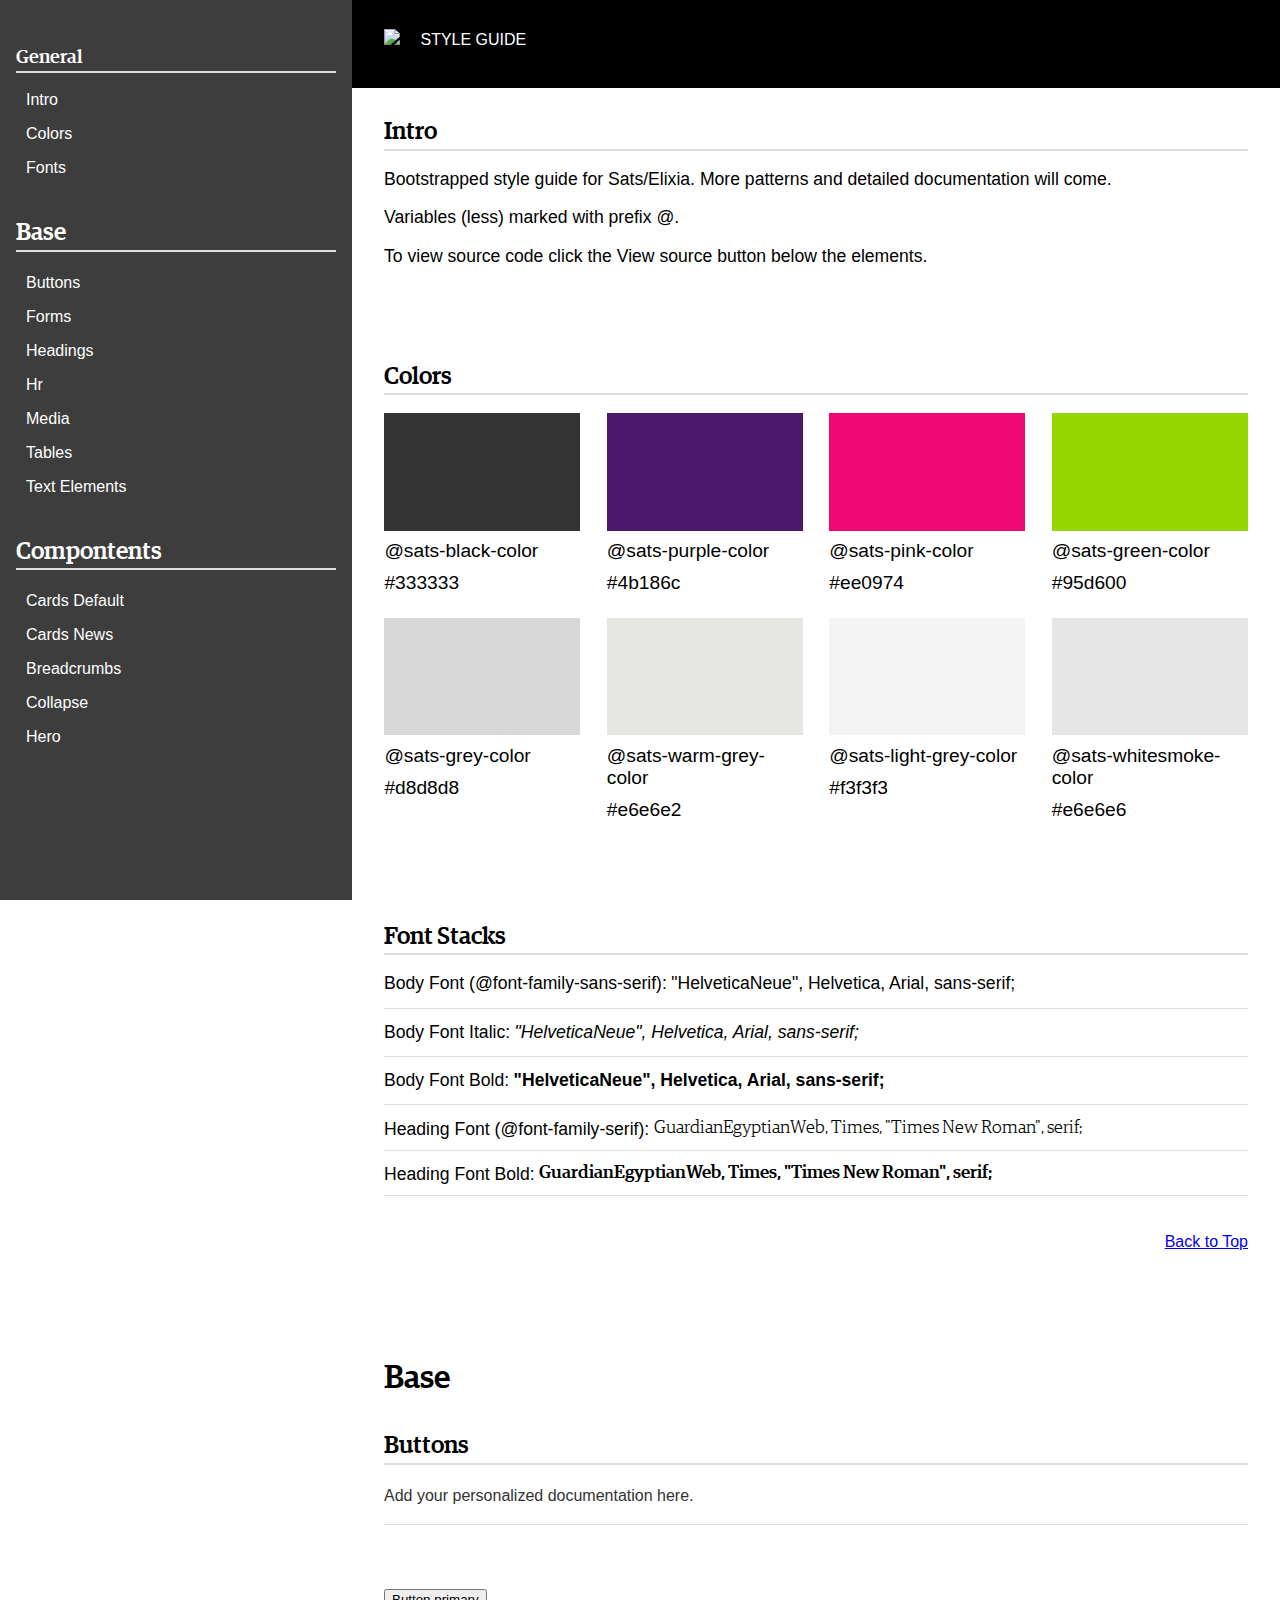
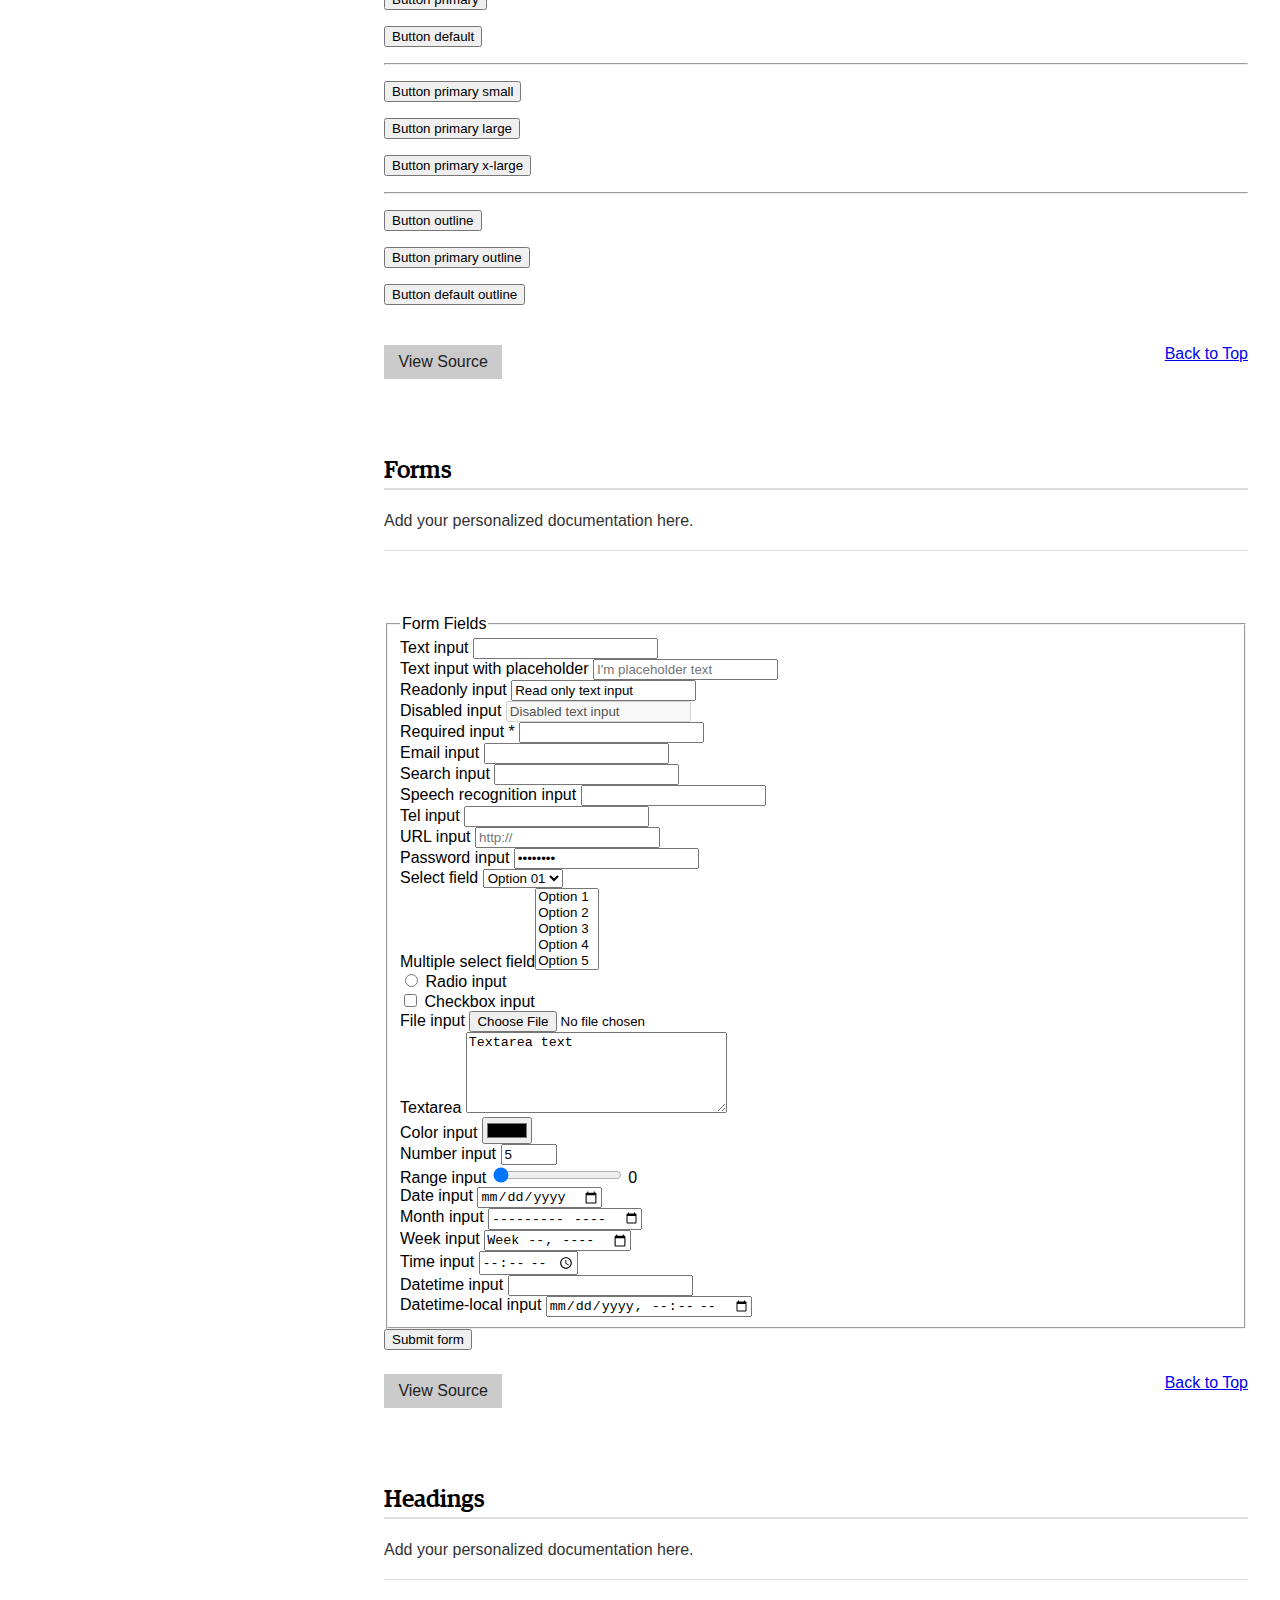
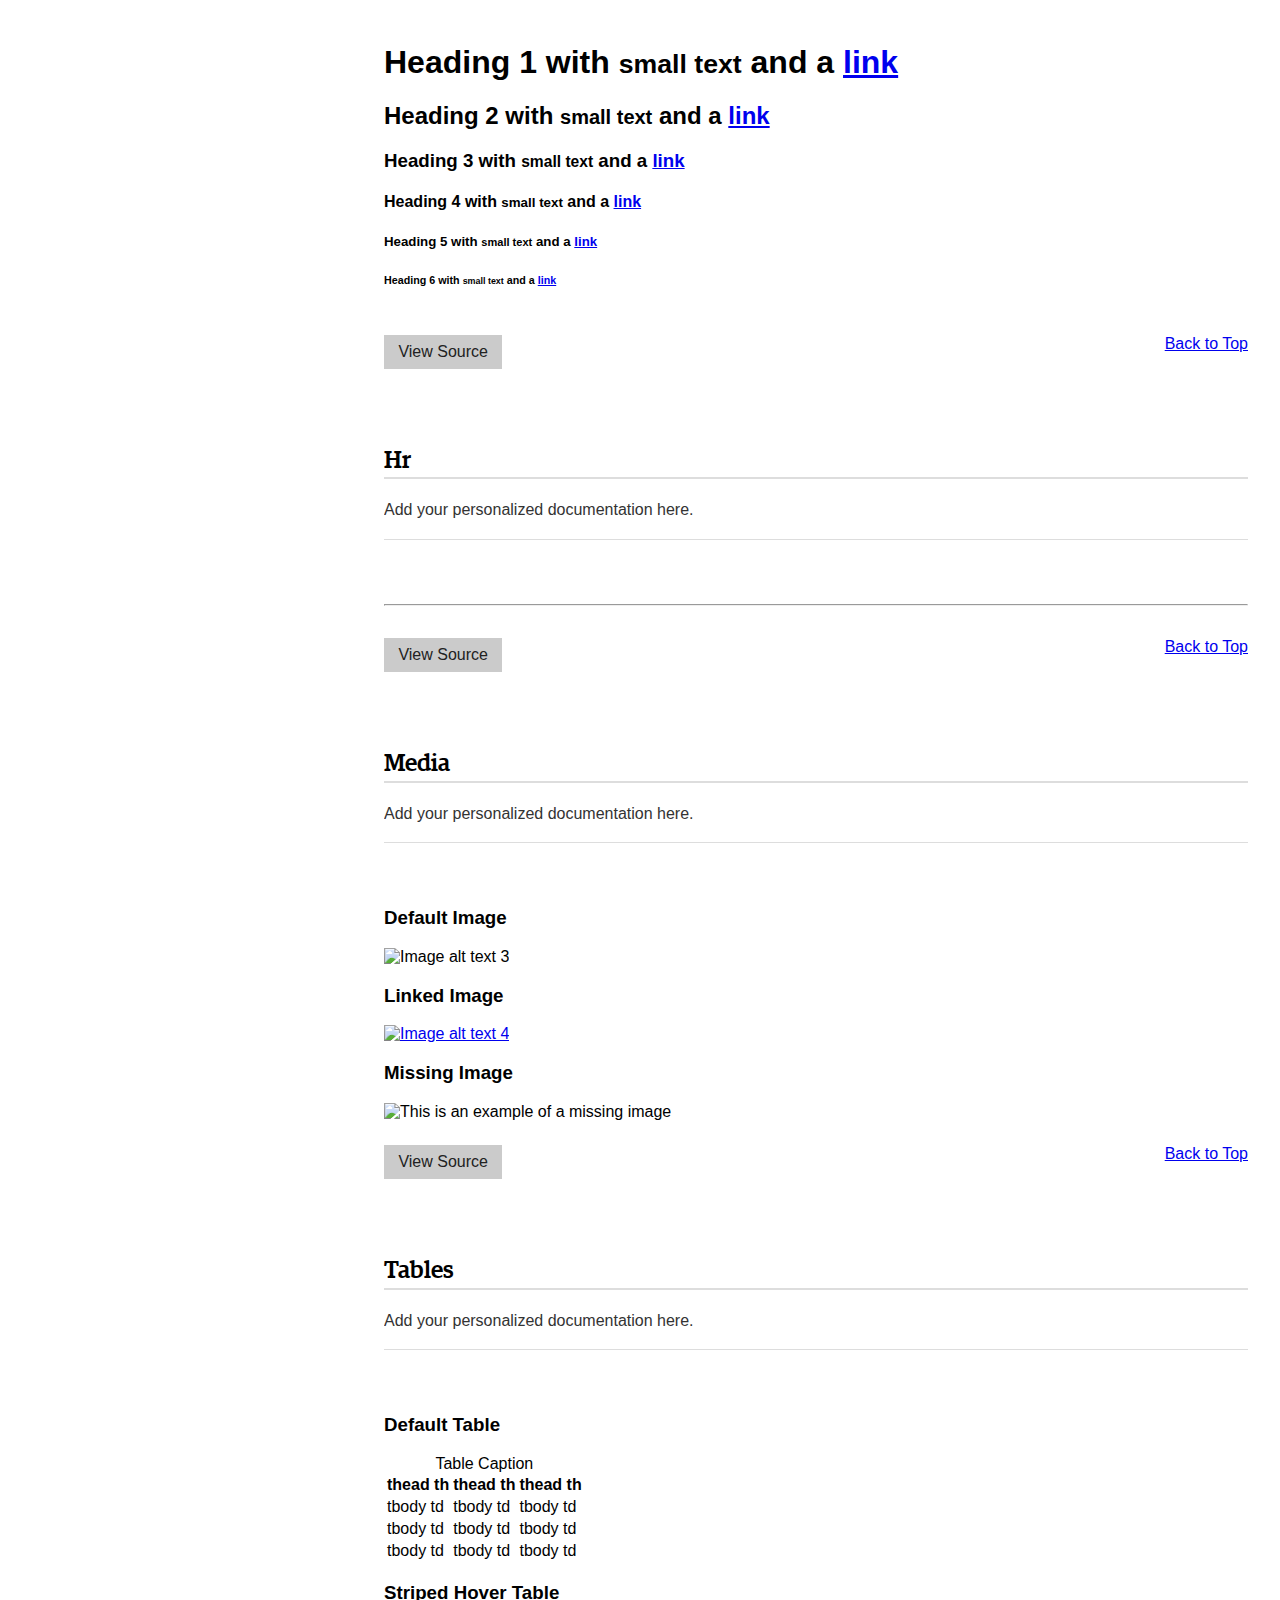
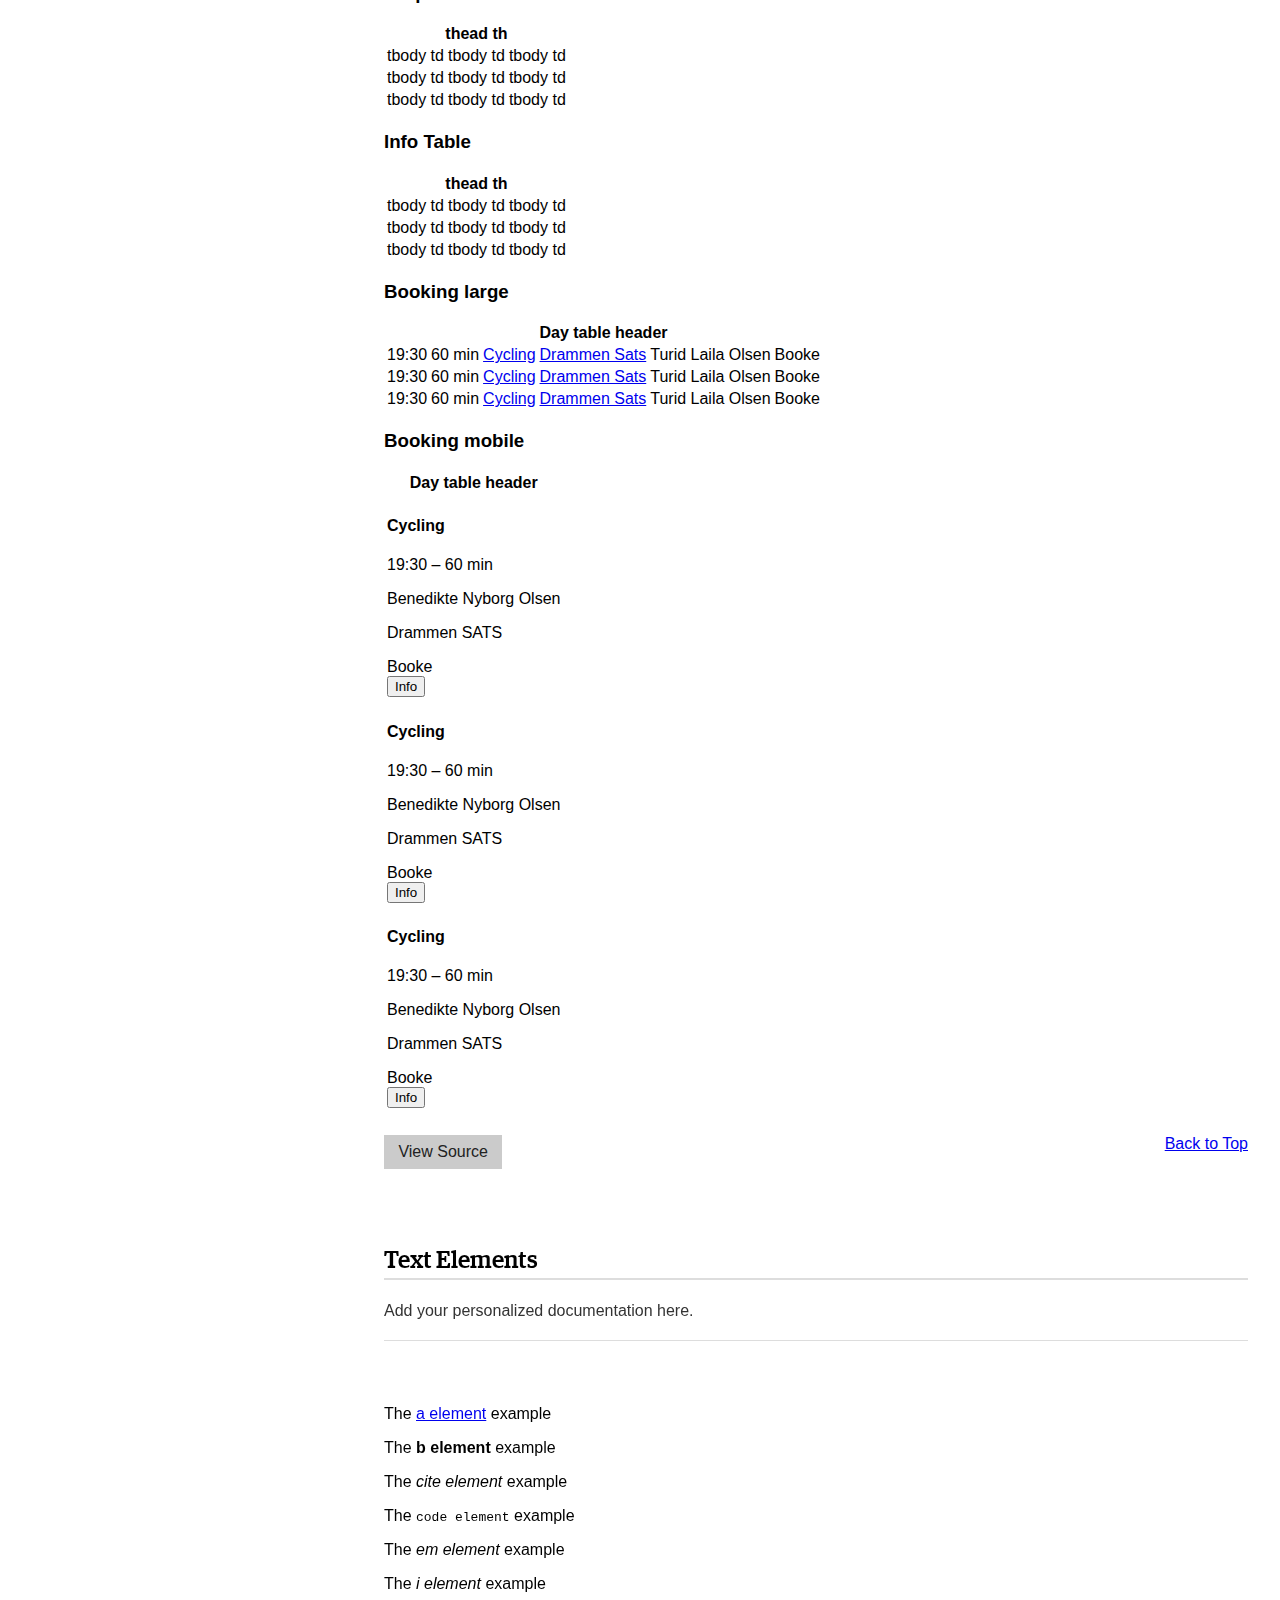
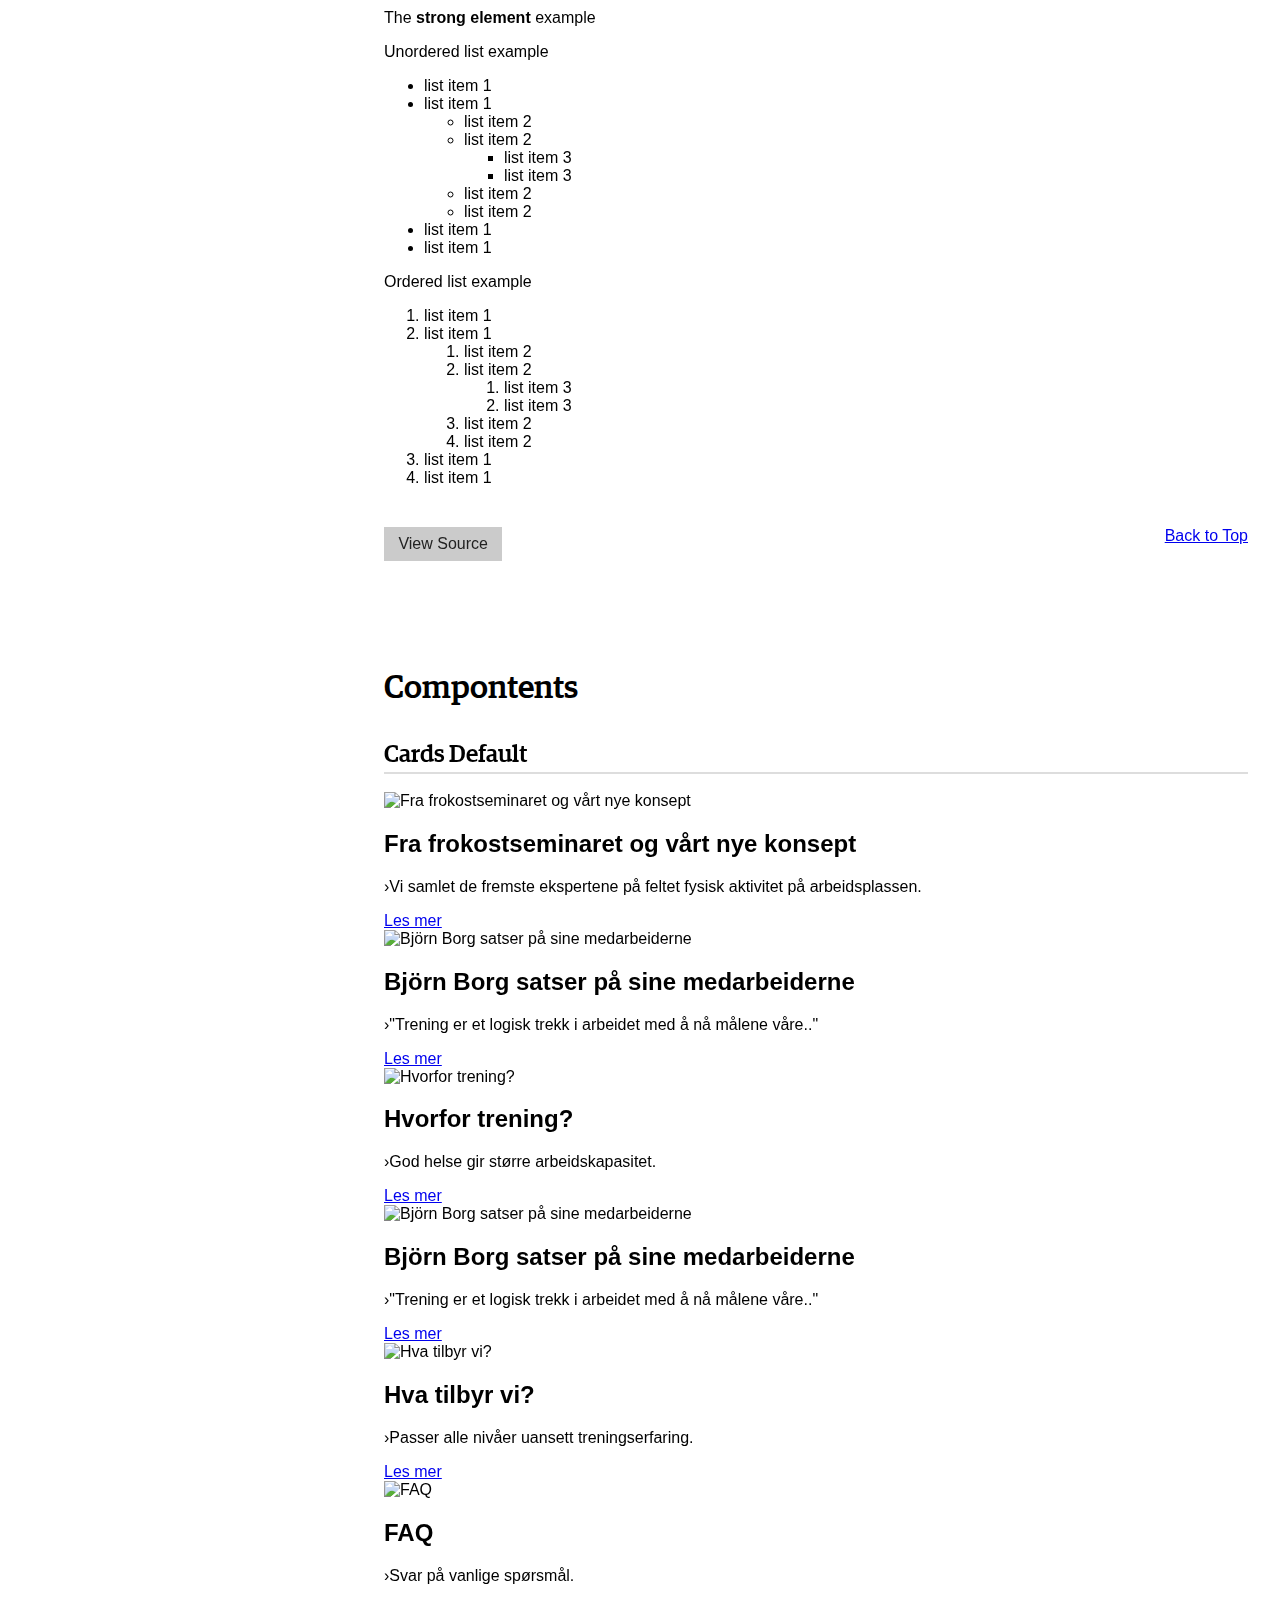
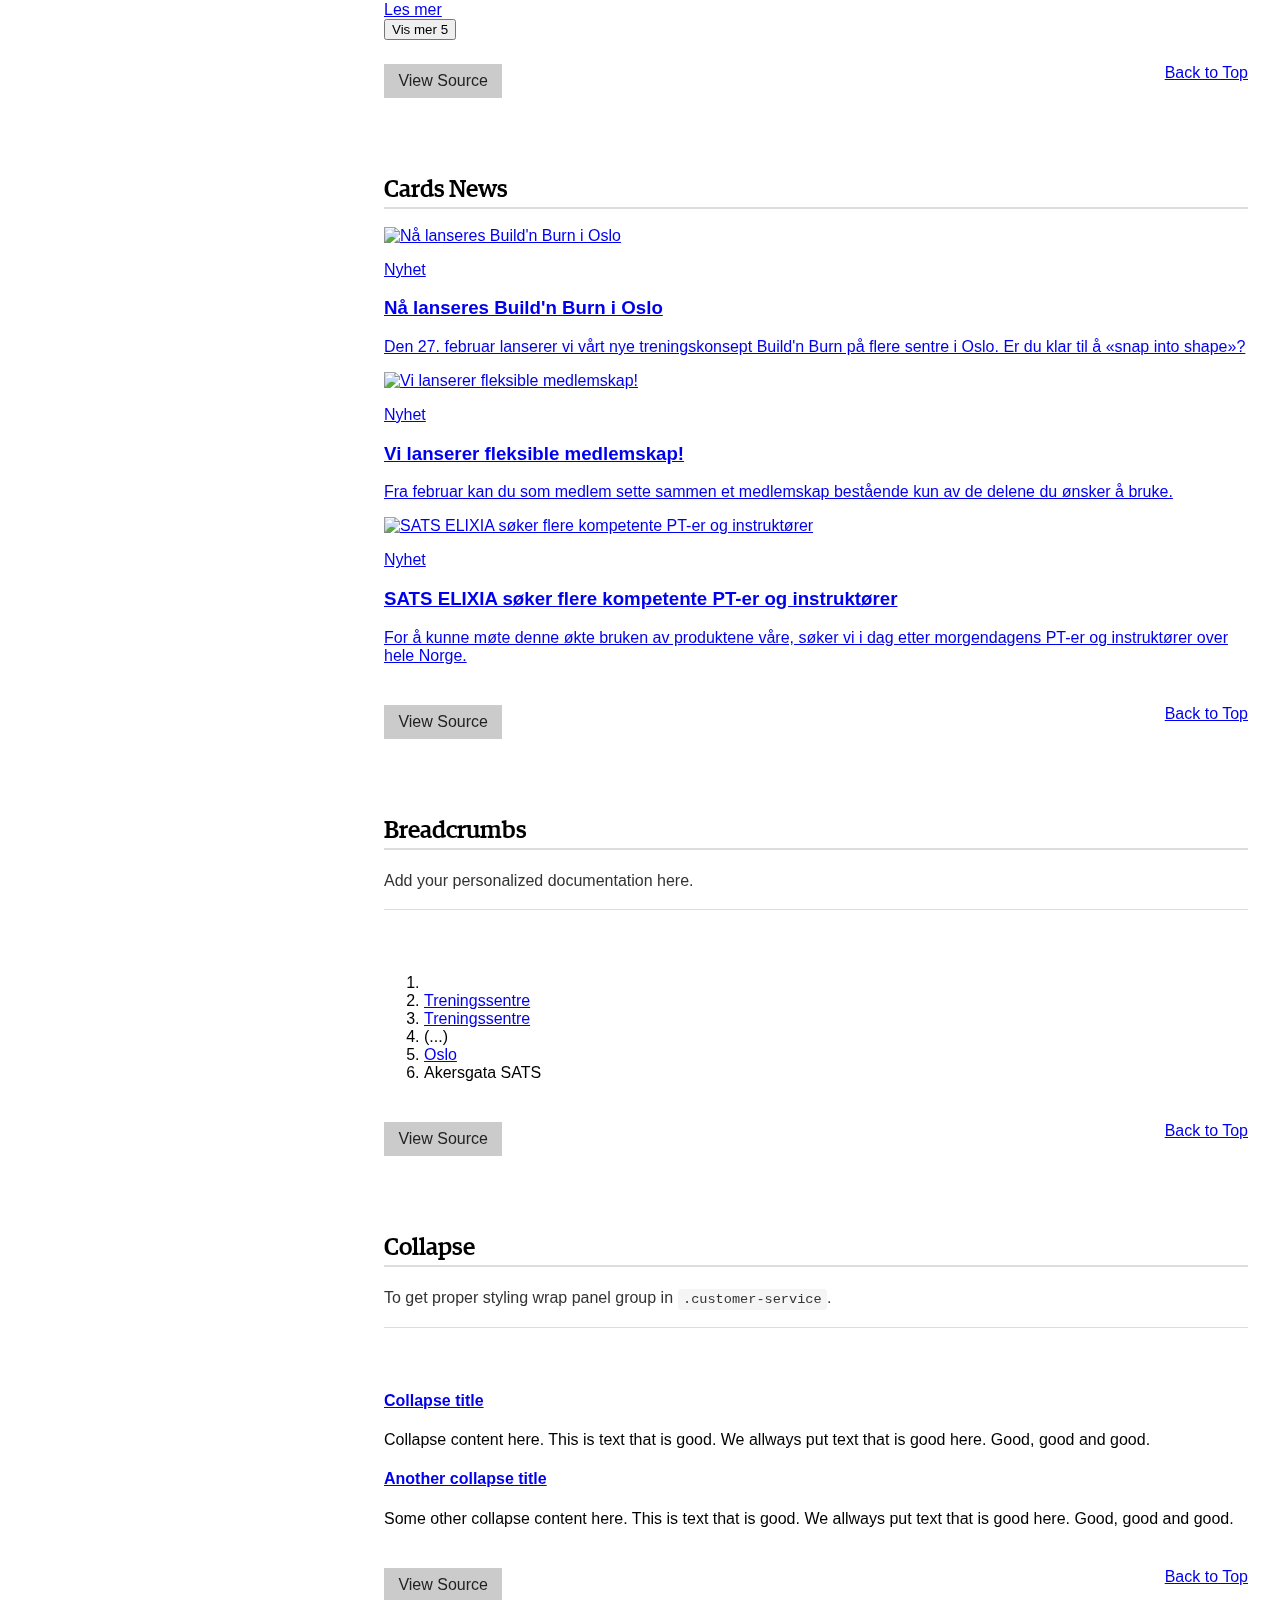
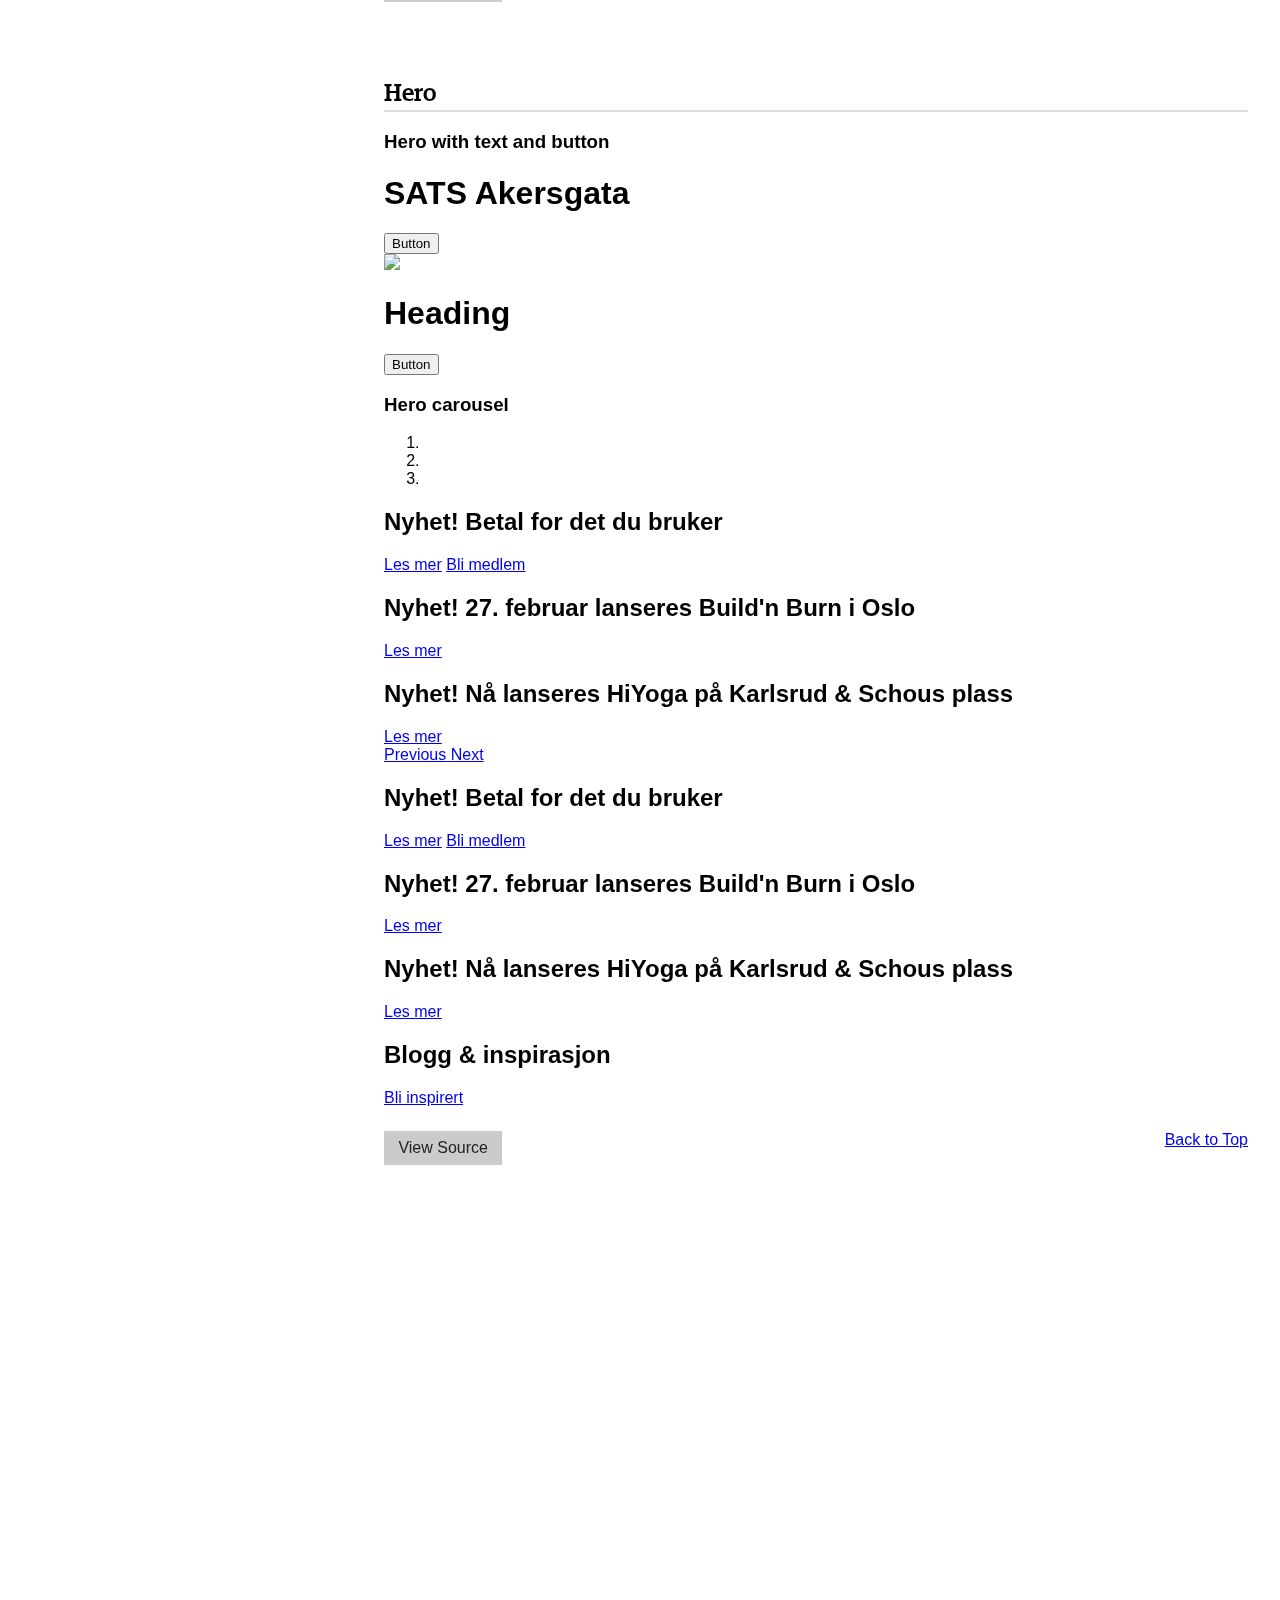
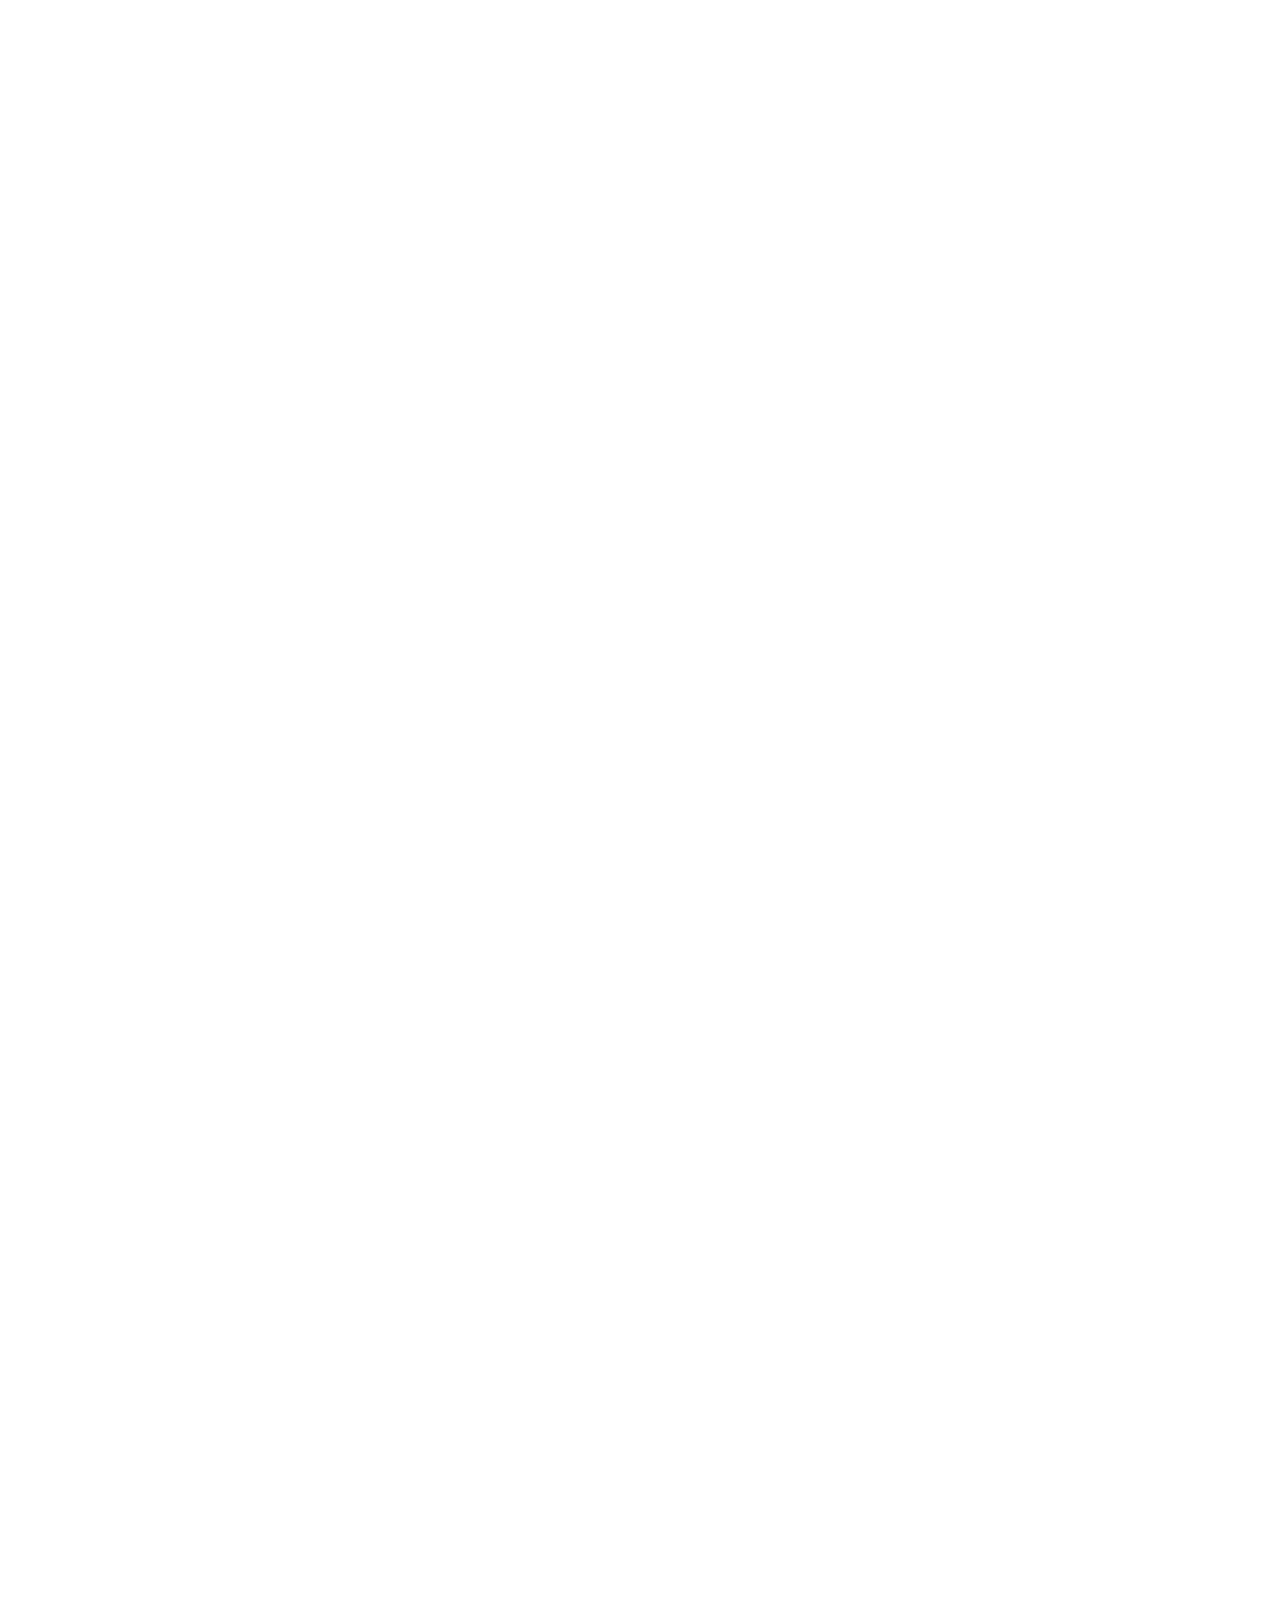
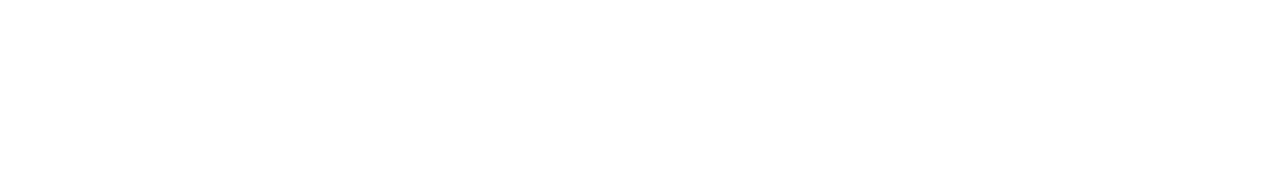
==== index.html @ 6df8db9c "Init" ====
<!DOCTYPE html>
<html lang="en" class="no-js">
<head>
<meta charset="utf-8">
  <title>Style Guide Boilerplate</title>
  <meta name="viewport" content="width=device-width, initial-scale=1.0">
  <meta name="theme-color" content="#000000">

  <!-- Style Guide Boilerplate Styles -->
  <link rel="stylesheet" href="css/sg-style.css">
  <!--[if lt IE 9]><link rel="stylesheet" href="css/sg-style-old-ie.css"><![endif]-->

  <!-- https://github.com/sindresorhus/github-markdown-css -->
  <link rel="stylesheet" href="css/github-markdown.css">

  <!-- Replace below stylesheet with your own stylesheet -->
  <link rel="stylesheet" href="css/style.css">

  <!-- prism Syntax Highlighting Styles -->
  <link rel="stylesheet" href="vendor/prism/prism.css">
</head>
<body>
  <a href="#main" class="sg-visually-hidden sg-visually-hidden-focusable">Skip to main content</a>



  <div class="sg-wrapper sg-clearfix">
    <div id="nav" class="sg-sidebar" role="navigation">
      <h3 class="sg-h2 sg-subnav-title">General</h3>
      <ul class="sg-nav-group">
        <li>
          <a href="#sg-about">Intro</a>
        </li>
        <li>
          <a href="#sg-colors">Colors</a>
        </li>
        <li>
          <a href="#sg-fontStacks">Fonts</a>
        </li>
      </ul>

      <ul class="sg-nav-group"><li class="sg-subnav-parent"><h3 id="sg-markup-base" class="sg-h3 sg-title">base</h3><a class="sg-hash-link" href="#sg-markup-base"><span class="glyphicon glyphicon-link" aria-hidden="true"></span></a><ul class="sg-nav-group"><li><a href="#sg-markup-base-buttons-html">buttons</a></li><li><a href="#sg-markup-base-forms-html">forms</a></li><li><a href="#sg-markup-base-headings-html">headings</a></li><li><a href="#sg-markup-base-hr-html">hr</a></li><li><a href="#sg-markup-base-media-html">media</a></li><li><a href="#sg-markup-base-tables-html">tables</a></li><li><a href="#sg-markup-base-text-elements-html">text elements</a></li></ul></li><li class="sg-subnav-parent"><h3 id="sg-markup-compontents" class="sg-h3 sg-title">compontents</h3><a class="sg-hash-link" href="#sg-markup-compontents"><span class="glyphicon glyphicon-link" aria-hidden="true"></span></a><ul class="sg-nav-group"><li><a href="#sg-markup-compontents-Cards-default-html">Cards default</a></li><li><a href="#sg-markup-compontents-Cards-news-html">Cards news</a></li><li><a href="#sg-markup-compontents-breadcrumbs-html">breadcrumbs</a></li><li><a href="#sg-markup-compontents-collapse-html">collapse</a></li><li><a href="#sg-markup-compontents-hero-html">hero</a></li></ul></li></ul>    </div><!--/.sg-sidebar-->

    <div id="main" class="sg-main container" role="main">
        <div id="top" class="sg-header" role="banner">
    <div class="sg-container">
      <h1 class="sg-logo"><img src="https://www.satselixia.no/Images/SATS/logo-no.svg" />
        <span class="sg-logo-full">STYLE GUIDE</span>
      </h1>
      <button type="button" class="sg-nav-toggle">Menu</button>
    </div>
  </div><!--/.sg-header-->
      <div class="sg-container">
        <div class="sg-info">
          <div class="sg-about sg-section">
            <h2 id="sg-about" class="sg-h2">Intro</h2>
            <p>Bootstrapped style guide for Sats/Elixia. More patterns and detailed documentation will come.</p>
            <p>Variables (less) marked with prefix @.</p>
            <p>To view source code click the View source button below the elements.</p>
          </div><!--/.sg-about-->

          <!-- Manually add your UI colors here. -->
          <div class="sg-colors sg-section">
            <h2 id="sg-colors" class="sg-h2">Colors</h2>
            <div class="sg-color-grid">
              <div class="sg-color">
                <div class="sg-color-swatch" style="background-color: #333333;"></div>
                <div class="sg-color-name">@sats-black-color</div>
                <div class="sg-color-value">#333333</div>
              </div>
              <div class="sg-color">
                <div class="sg-color-swatch" style="background-color: #4b186c;"></div>
                <div class="sg-color-name">@sats-purple-color</div>
                <div class="sg-color-value">#4b186c</div>
              </div>
              <div class="sg-color">
                <div class="sg-color-swatch" style="background-color: #ee0974;"></div>
                <div class="sg-color-name">@sats-pink-color</div>
                <div class="sg-color-value">#ee0974</div>
              </div>
              <div class="sg-color">
                <div class="sg-color-swatch" style="background-color: #95d600;"></div>
                <div class="sg-color-name">@sats-green-color</div>
                <div class="sg-color-value">#95d600</div>
              </div>
            </div><!--/.sg-color-grid-->
            <div class="sg-color-grid">
              <div class="sg-color">
                <div class="sg-color-swatch" style="background-color: #d8d8d8;"></div>
                <div class="sg-color-name">@sats-grey-color</div>
                <div class="sg-color-value">#d8d8d8</div>
              </div>
              <div class="sg-color">
                <div class="sg-color-swatch" style="background-color: #e6e6e2;"></div>
                <div class="sg-color-name">@sats-warm-grey-color</div>
                <div class="sg-color-value">#e6e6e2</div>
              </div>
              <div class="sg-color">
                <div class="sg-color-swatch" style="background-color: #f3f3f3;"></div>
                <div class="sg-color-name">@sats-light-grey-color</div>
                <div class="sg-color-value">#f3f3f3</div>
              </div>
              <div class="sg-color">
                <div class="sg-color-swatch" style="background-color: #e6e6e6;"></div>
                <div class="sg-color-name">@sats-whitesmoke-color</div>
                <div class="sg-color-value">#e6e6e6</div>
              </div>
            
            </div><!--/.sg-color-grid-->
          </div><!--/.sg-colors-->

          <!-- Manually add your fonts here. -->
          <div class="sg-font-stacks sg-section">
            <h2 id="sg-fontStacks" class="sg-h2">Font Stacks</h2>
            <dl class="sg-font-list">
              <dt>Body Font (@font-family-sans-serif):</dt>
              <dd style='font-family: "HelveticaNeue", Helvetica, Arial, sans-serif;'>"HelveticaNeue", Helvetica, Arial, sans-serif;</dd>

              <dt>Body Font Italic:</dt>
              <dd style='font-family: "HelveticaNeue", Helvetica, Arial, sans-serif; font-style: italic;'>"HelveticaNeue", Helvetica, Arial, sans-serif;</dd>

              <dt>Body Font Bold:</dt>
              <dd style='font-family: "HelveticaNeue", Helvetica, Arial, sans-serif; font-weight: 800;'>"HelveticaNeue", Helvetica, Arial, sans-serif;</dd>

              <dt>Heading Font (@font-family-serif):</dt>
              <dd style='font-family: "GuardianEgyptianWeb", Times, "Times New Roman", serif; font-weight: 300'>GuardianEgyptianWeb, Times, "Times New Roman", serif;</dd>

              <dt>Heading Font Bold:</dt>
              <dd style='font-family: "GuardianEgyptianWeb", Times, "Times New Roman", serif; font-weight: 500;'>GuardianEgyptianWeb, Times, "Times New Roman", serif;</dd>
            </dl>
            <div class="sg-markup-controls"><a class="sg-btn--top" href="#top">Back to Top</a></div>
          </div><!--/.sg-font-stacks-->
        </div><!--/.sg-info-->

        <div class="sg-section-group"><h1 id="sg-markup-base" class="sg-h1 sg-title">base</h1><a class="sg-hash-link" href="#sg-markup-base"><span class="glyphicon glyphicon-link" aria-hidden="true"></span></a><div class="sg-section-group"><div class="sg-section"><h2 id="sg-markup-base-buttons-html" class="sg-h2 sg-title">buttons</h2><a class="sg-hash-link" href="#sg-markup-base-buttons-html"><span class="glyphicon glyphicon-link" aria-hidden="true"></span></a><div class="sg-sub-section sg-doc"><div class="markdown-body"><p>Add your personalized documentation here.</p></div></div><div class="sg-sub-section sg-example">
<p><button type="button" class="btn btn-primary">Button primary</button></p>
<p><button type="button" class="btn btn-default">Button default</button></p>
<hr>
<p><button type="button" class="btn btn-primary btn-sm">Button primary small</button></p>
<p><button type="button" class="btn btn-primary btn-lg">Button primary large</button></p>
<p><button type="button" class="btn btn-primary btn-xl">Button primary x-large</button></p>
<hr>
<p><button type="button" class="btn btn-outline">Button outline</button></p>
<p><button type="button" class="btn btn-primary btn-outline">Button primary outline</button></p>
<p><button type="button" class="btn btn-default btn-outline">Button default outline</button></p>

</div><div class="sg-sub-section"><div class="sg-markup-controls"><button type="button" class="sg-btn sg-btn--source">View Source</button><a class="sg-btn--top" href="#top">Back to Top</a></div><div class="sg-source"><button type="button" class="sg-btn sg-btn--select">Copy Source</button><pre class="line-numbers"><code class="language-markup">
&lt;p&gt;&lt;button type=&quot;button&quot; class=&quot;btn btn-primary&quot;&gt;Button primary&lt;/button&gt;&lt;/p&gt;
&lt;p&gt;&lt;button type=&quot;button&quot; class=&quot;btn btn-default&quot;&gt;Button default&lt;/button&gt;&lt;/p&gt;
&lt;hr&gt;
&lt;p&gt;&lt;button type=&quot;button&quot; class=&quot;btn btn-primary btn-sm&quot;&gt;Button primary small&lt;/button&gt;&lt;/p&gt;
&lt;p&gt;&lt;button type=&quot;button&quot; class=&quot;btn btn-primary btn-lg&quot;&gt;Button primary large&lt;/button&gt;&lt;/p&gt;
&lt;p&gt;&lt;button type=&quot;button&quot; class=&quot;btn btn-primary btn-xl&quot;&gt;Button primary x-large&lt;/button&gt;&lt;/p&gt;
&lt;hr&gt;
&lt;p&gt;&lt;button type=&quot;button&quot; class=&quot;btn btn-outline&quot;&gt;Button outline&lt;/button&gt;&lt;/p&gt;
&lt;p&gt;&lt;button type=&quot;button&quot; class=&quot;btn btn-primary btn-outline&quot;&gt;Button primary outline&lt;/button&gt;&lt;/p&gt;
&lt;p&gt;&lt;button type=&quot;button&quot; class=&quot;btn btn-default btn-outline&quot;&gt;Button default outline&lt;/button&gt;&lt;/p&gt;

</code></pre></div></div></div><div class="sg-section"><h2 id="sg-markup-base-forms-html" class="sg-h2 sg-title">forms</h2><a class="sg-hash-link" href="#sg-markup-base-forms-html"><span class="glyphicon glyphicon-link" aria-hidden="true"></span></a><div class="sg-sub-section sg-doc"><div class="markdown-body"><p>Add your personalized documentation here.</p></div></div><div class="sg-sub-section sg-example"><div class="xformsblock">
    <form class="form">
  <fieldset>
    <legend>Form Fields</legend>
    <div><label for="text-input">Text input</label> <input id="text-input" type="text"></div>
    <div><label for="text-input-placeholder">Text input with placeholder</label> <input id="text-input-placeholder" type="text" placeholder="I'm placeholder text"></div>
    <div><label for="readonly-input">Readonly input</label> <input id="readonly-input" type="text" value="Read only text input" readonly></div>
    <div><label for="disabled-input">Disabled input</label> <input id="disabled-input" type="text" value="Disabled text input" disabled></div>
    <div><label for="required-input">Required input <span class="required">*</span></label> <input id="required-input" type="text" required aria-required="true"></div>
    <div><label for="email-input">Email input</label> <input id="email-input" type="email"></div>
    <div><label for="search-input">Search input</label> <input id="search-input" type="search"></div>
    <div><label for="speech-input">Speech recognition input</label> <input id="speech-input" type="text" name="speech" x-webkit-speech=""></div>
    <div><label for="tel-input">Tel input</label> <input id="tel-input" type="tel"></div>
    <div><label for="url-input">URL input</label> <input id="url-input" type="url" placeholder="http://"></div>
    <div><label for="password-input">Password input</label> <input id="password-input" type="password" value="password"></div>
    <div><label for="select-field">Select field</label> <select id="select-field"><option selected="selected">Option 01</option><option>Option 02</option></select></div>
    <div><label for="multiple-select-field">Multiple select field</label><select id="multiple-select-field" multiple size="5"><option>Option 1</option><option>Option 2</option><option>Option 3</option><option>Option 4</option><option>Option 5</option><option>Option 6</option><option>Option 7</option><option>Option 8</option><option>Option 9</option><option>Option 10</option></select></div>
    <div><label for="radio-input"><input id="radio-input" type="radio" name="rad"> Radio input</label></div>
    <div><label for="checkbox-input"><input id="checkbox-input" type="checkbox"> Checkbox input</label></div>
    <div><label for="file-input">File input</label> <input id="file-input" type="file"></div>
    <div><label for="textarea">Textarea</label> <textarea id="textarea" cols="30" rows="5" >Textarea text</textarea></div>
    <div><label for="color-input">Color input</label> <input id="color-input" type="color" value="#000000"></div>
    <div><label for="number-input">Number input</label> <input id="number-input" type="number" value="5" min="0" max="10"></div>
    <div><label for="range-input">Range input</label> <input id="range-input" type="range" value="0" min="0" max="100"> <output>0</output>
    <script>
      if (document.querySelector) {
        document.querySelector('#range-input').onchange = function(e) {
          e.target.nextElementSibling.innerText = e.target.value;
        }
      }
    </script>
    </div>
    <div><label for="date-input">Date input</label> <input id="date-input" type="date"></div>
    <div><label for="month-input">Month input</label> <input id="month-input" type="month"></div>
    <div><label for="week-input">Week input</label> <input id="week-input" type="week"></div>
    <div><label for="time-input">Time input</label> <input id="time-input" type="time"></div>
    <div><label for="datetime-input">Datetime input</label> <input id="datetime-input" type="datetime"></div>
    <div><label for="datetime-local-input">Datetime-local input</label> <input id="datetime-local-input" type="datetime-local"></div>
  </fieldset>
  <input type="submit" value="Submit form">
</form>
</div></div><div class="sg-sub-section"><div class="sg-markup-controls"><button type="button" class="sg-btn sg-btn--source">View Source</button><a class="sg-btn--top" href="#top">Back to Top</a></div><div class="sg-source"><button type="button" class="sg-btn sg-btn--select">Copy Source</button><pre class="line-numbers"><code class="language-markup">&lt;div class=&quot;xformsblock&quot;&gt;
    &lt;form class=&quot;form&quot;&gt;
  &lt;fieldset&gt;
    &lt;legend&gt;Form Fields&lt;/legend&gt;
    &lt;div&gt;&lt;label for=&quot;text-input&quot;&gt;Text input&lt;/label&gt; &lt;input id=&quot;text-input&quot; type=&quot;text&quot;&gt;&lt;/div&gt;
    &lt;div&gt;&lt;label for=&quot;text-input-placeholder&quot;&gt;Text input with placeholder&lt;/label&gt; &lt;input id=&quot;text-input-placeholder&quot; type=&quot;text&quot; placeholder=&quot;I'm placeholder text&quot;&gt;&lt;/div&gt;
    &lt;div&gt;&lt;label for=&quot;readonly-input&quot;&gt;Readonly input&lt;/label&gt; &lt;input id=&quot;readonly-input&quot; type=&quot;text&quot; value=&quot;Read only text input&quot; readonly&gt;&lt;/div&gt;
    &lt;div&gt;&lt;label for=&quot;disabled-input&quot;&gt;Disabled input&lt;/label&gt; &lt;input id=&quot;disabled-input&quot; type=&quot;text&quot; value=&quot;Disabled text input&quot; disabled&gt;&lt;/div&gt;
    &lt;div&gt;&lt;label for=&quot;required-input&quot;&gt;Required input &lt;span class=&quot;required&quot;&gt;*&lt;/span&gt;&lt;/label&gt; &lt;input id=&quot;required-input&quot; type=&quot;text&quot; required aria-required=&quot;true&quot;&gt;&lt;/div&gt;
    &lt;div&gt;&lt;label for=&quot;email-input&quot;&gt;Email input&lt;/label&gt; &lt;input id=&quot;email-input&quot; type=&quot;email&quot;&gt;&lt;/div&gt;
    &lt;div&gt;&lt;label for=&quot;search-input&quot;&gt;Search input&lt;/label&gt; &lt;input id=&quot;search-input&quot; type=&quot;search&quot;&gt;&lt;/div&gt;
    &lt;div&gt;&lt;label for=&quot;speech-input&quot;&gt;Speech recognition input&lt;/label&gt; &lt;input id=&quot;speech-input&quot; type=&quot;text&quot; name=&quot;speech&quot; x-webkit-speech=&quot;&quot;&gt;&lt;/div&gt;
    &lt;div&gt;&lt;label for=&quot;tel-input&quot;&gt;Tel input&lt;/label&gt; &lt;input id=&quot;tel-input&quot; type=&quot;tel&quot;&gt;&lt;/div&gt;
    &lt;div&gt;&lt;label for=&quot;url-input&quot;&gt;URL input&lt;/label&gt; &lt;input id=&quot;url-input&quot; type=&quot;url&quot; placeholder=&quot;http://&quot;&gt;&lt;/div&gt;
    &lt;div&gt;&lt;label for=&quot;password-input&quot;&gt;Password input&lt;/label&gt; &lt;input id=&quot;password-input&quot; type=&quot;password&quot; value=&quot;password&quot;&gt;&lt;/div&gt;
    &lt;div&gt;&lt;label for=&quot;select-field&quot;&gt;Select field&lt;/label&gt; &lt;select id=&quot;select-field&quot;&gt;&lt;option selected=&quot;selected&quot;&gt;Option 01&lt;/option&gt;&lt;option&gt;Option 02&lt;/option&gt;&lt;/select&gt;&lt;/div&gt;
    &lt;div&gt;&lt;label for=&quot;multiple-select-field&quot;&gt;Multiple select field&lt;/label&gt;&lt;select id=&quot;multiple-select-field&quot; multiple size=&quot;5&quot;&gt;&lt;option&gt;Option 1&lt;/option&gt;&lt;option&gt;Option 2&lt;/option&gt;&lt;option&gt;Option 3&lt;/option&gt;&lt;option&gt;Option 4&lt;/option&gt;&lt;option&gt;Option 5&lt;/option&gt;&lt;option&gt;Option 6&lt;/option&gt;&lt;option&gt;Option 7&lt;/option&gt;&lt;option&gt;Option 8&lt;/option&gt;&lt;option&gt;Option 9&lt;/option&gt;&lt;option&gt;Option 10&lt;/option&gt;&lt;/select&gt;&lt;/div&gt;
    &lt;div&gt;&lt;label for=&quot;radio-input&quot;&gt;&lt;input id=&quot;radio-input&quot; type=&quot;radio&quot; name=&quot;rad&quot;&gt; Radio input&lt;/label&gt;&lt;/div&gt;
    &lt;div&gt;&lt;label for=&quot;checkbox-input&quot;&gt;&lt;input id=&quot;checkbox-input&quot; type=&quot;checkbox&quot;&gt; Checkbox input&lt;/label&gt;&lt;/div&gt;
    &lt;div&gt;&lt;label for=&quot;file-input&quot;&gt;File input&lt;/label&gt; &lt;input id=&quot;file-input&quot; type=&quot;file&quot;&gt;&lt;/div&gt;
    &lt;div&gt;&lt;label for=&quot;textarea&quot;&gt;Textarea&lt;/label&gt; &lt;textarea id=&quot;textarea&quot; cols=&quot;30&quot; rows=&quot;5&quot; &gt;Textarea text&lt;/textarea&gt;&lt;/div&gt;
    &lt;div&gt;&lt;label for=&quot;color-input&quot;&gt;Color input&lt;/label&gt; &lt;input id=&quot;color-input&quot; type=&quot;color&quot; value=&quot;#000000&quot;&gt;&lt;/div&gt;
    &lt;div&gt;&lt;label for=&quot;number-input&quot;&gt;Number input&lt;/label&gt; &lt;input id=&quot;number-input&quot; type=&quot;number&quot; value=&quot;5&quot; min=&quot;0&quot; max=&quot;10&quot;&gt;&lt;/div&gt;
    &lt;div&gt;&lt;label for=&quot;range-input&quot;&gt;Range input&lt;/label&gt; &lt;input id=&quot;range-input&quot; type=&quot;range&quot; value=&quot;0&quot; min=&quot;0&quot; max=&quot;100&quot;&gt; &lt;output&gt;0&lt;/output&gt;
    &lt;script&gt;
      if (document.querySelector) {
        document.querySelector('#range-input').onchange = function(e) {
          e.target.nextElementSibling.innerText = e.target.value;
        }
      }
    &lt;/script&gt;
    &lt;/div&gt;
    &lt;div&gt;&lt;label for=&quot;date-input&quot;&gt;Date input&lt;/label&gt; &lt;input id=&quot;date-input&quot; type=&quot;date&quot;&gt;&lt;/div&gt;
    &lt;div&gt;&lt;label for=&quot;month-input&quot;&gt;Month input&lt;/label&gt; &lt;input id=&quot;month-input&quot; type=&quot;month&quot;&gt;&lt;/div&gt;
    &lt;div&gt;&lt;label for=&quot;week-input&quot;&gt;Week input&lt;/label&gt; &lt;input id=&quot;week-input&quot; type=&quot;week&quot;&gt;&lt;/div&gt;
    &lt;div&gt;&lt;label for=&quot;time-input&quot;&gt;Time input&lt;/label&gt; &lt;input id=&quot;time-input&quot; type=&quot;time&quot;&gt;&lt;/div&gt;
    &lt;div&gt;&lt;label for=&quot;datetime-input&quot;&gt;Datetime input&lt;/label&gt; &lt;input id=&quot;datetime-input&quot; type=&quot;datetime&quot;&gt;&lt;/div&gt;
    &lt;div&gt;&lt;label for=&quot;datetime-local-input&quot;&gt;Datetime-local input&lt;/label&gt; &lt;input id=&quot;datetime-local-input&quot; type=&quot;datetime-local&quot;&gt;&lt;/div&gt;
  &lt;/fieldset&gt;
  &lt;input type=&quot;submit&quot; value=&quot;Submit form&quot;&gt;
&lt;/form&gt;
&lt;/div&gt;</code></pre></div></div></div><div class="sg-section"><h2 id="sg-markup-base-headings-html" class="sg-h2 sg-title">headings</h2><a class="sg-hash-link" href="#sg-markup-base-headings-html"><span class="glyphicon glyphicon-link" aria-hidden="true"></span></a><div class="sg-sub-section sg-doc"><div class="markdown-body"><p>Add your personalized documentation here.</p></div></div><div class="sg-sub-section sg-example"><h1>Heading 1 with <small>small text</small> and a <a href="#">link</a></h1>
<h2>Heading 2 with <small>small text</small> and a <a href="#">link</a></h2>
<h3>Heading 3 with <small>small text</small> and a <a href="#">link</a></h3>
<h4>Heading 4 with <small>small text</small> and a <a href="#">link</a></h4>
<h5>Heading 5 with <small>small text</small> and a <a href="#">link</a></h5>
<h6>Heading 6 with <small>small text</small> and a <a href="#">link</a></h6></div><div class="sg-sub-section"><div class="sg-markup-controls"><button type="button" class="sg-btn sg-btn--source">View Source</button><a class="sg-btn--top" href="#top">Back to Top</a></div><div class="sg-source"><button type="button" class="sg-btn sg-btn--select">Copy Source</button><pre class="line-numbers"><code class="language-markup">&lt;h1&gt;Heading 1 with &lt;small&gt;small text&lt;/small&gt; and a &lt;a href=&quot;#&quot;&gt;link&lt;/a&gt;&lt;/h1&gt;
&lt;h2&gt;Heading 2 with &lt;small&gt;small text&lt;/small&gt; and a &lt;a href=&quot;#&quot;&gt;link&lt;/a&gt;&lt;/h2&gt;
&lt;h3&gt;Heading 3 with &lt;small&gt;small text&lt;/small&gt; and a &lt;a href=&quot;#&quot;&gt;link&lt;/a&gt;&lt;/h3&gt;
&lt;h4&gt;Heading 4 with &lt;small&gt;small text&lt;/small&gt; and a &lt;a href=&quot;#&quot;&gt;link&lt;/a&gt;&lt;/h4&gt;
&lt;h5&gt;Heading 5 with &lt;small&gt;small text&lt;/small&gt; and a &lt;a href=&quot;#&quot;&gt;link&lt;/a&gt;&lt;/h5&gt;
&lt;h6&gt;Heading 6 with &lt;small&gt;small text&lt;/small&gt; and a &lt;a href=&quot;#&quot;&gt;link&lt;/a&gt;&lt;/h6&gt;</code></pre></div></div></div><div class="sg-section"><h2 id="sg-markup-base-hr-html" class="sg-h2 sg-title">hr</h2><a class="sg-hash-link" href="#sg-markup-base-hr-html"><span class="glyphicon glyphicon-link" aria-hidden="true"></span></a><div class="sg-sub-section sg-doc"><div class="markdown-body"><p>Add your personalized documentation here.</p></div></div><div class="sg-sub-section sg-example"><hr></div><div class="sg-sub-section"><div class="sg-markup-controls"><button type="button" class="sg-btn sg-btn--source">View Source</button><a class="sg-btn--top" href="#top">Back to Top</a></div><div class="sg-source"><button type="button" class="sg-btn sg-btn--select">Copy Source</button><pre class="line-numbers"><code class="language-markup">&lt;hr&gt;</code></pre></div></div></div><div class="sg-section"><h2 id="sg-markup-base-media-html" class="sg-h2 sg-title">media</h2><a class="sg-hash-link" href="#sg-markup-base-media-html"><span class="glyphicon glyphicon-link" aria-hidden="true"></span></a><div class="sg-sub-section sg-doc"><div class="markdown-body"><p>Add your personalized documentation here.</p></div></div><div class="sg-sub-section sg-example"><h3>Default Image</h3>
<img src="http://placehold.it/240x240" alt="Image alt text 3">

<h3>Linked Image</h3>
<a href="#"><img src="http://placehold.it/240x240" alt="Image alt text 4"></a>

<h3>Missing Image</h3>
<img alt="This is an example of a missing image">
</div><div class="sg-sub-section"><div class="sg-markup-controls"><button type="button" class="sg-btn sg-btn--source">View Source</button><a class="sg-btn--top" href="#top">Back to Top</a></div><div class="sg-source"><button type="button" class="sg-btn sg-btn--select">Copy Source</button><pre class="line-numbers"><code class="language-markup">&lt;h3&gt;Default Image&lt;/h3&gt;
&lt;img src=&quot;http://placehold.it/240x240&quot; alt=&quot;Image alt text 3&quot;&gt;

&lt;h3&gt;Linked Image&lt;/h3&gt;
&lt;a href=&quot;#&quot;&gt;&lt;img src=&quot;http://placehold.it/240x240&quot; alt=&quot;Image alt text 4&quot;&gt;&lt;/a&gt;

&lt;h3&gt;Missing Image&lt;/h3&gt;
&lt;img alt=&quot;This is an example of a missing image&quot;&gt;
</code></pre></div></div></div><div class="sg-section"><h2 id="sg-markup-base-tables-html" class="sg-h2 sg-title">tables</h2><a class="sg-hash-link" href="#sg-markup-base-tables-html"><span class="glyphicon glyphicon-link" aria-hidden="true"></span></a><div class="sg-sub-section sg-doc"><div class="markdown-body"><p>Add your personalized documentation here.</p></div></div><div class="sg-sub-section sg-example"><h3>Default Table</h3>
<table class="table">
  <caption>Table Caption</caption>
  <thead>
    <tr>
      <th scope="col">thead th</th>
      <th scope="col">thead th</th>
      <th scope="col">thead th</th>
    </tr>
  </thead>
  <tbody>
    <tr>
      <td>tbody td</td>
      <td>tbody td</td>
      <td>tbody td</td>
    </tr>
    <tr>
      <td>tbody td</td>
      <td>tbody td</td>
      <td>tbody td</td>
    </tr>
    <tr>
      <td>tbody td</td>
      <td>tbody td</td>
      <td>tbody td</td>
    </tr>
  </tbody>
</table>

<h3>Striped Hover Table</h3>
<table class="table table-striped table-hover">
  <thead>
    <tr>
      <th colspan="3">thead th</th>
    </tr>
  </thead>
  <tbody>
    <tr>
      <td>tbody td</td>
      <td>tbody td</td>
      <td>tbody td</td>
    </tr>
    <tr>
      <td>tbody td</td>
      <td>tbody td</td>
      <td>tbody td</td>
    </tr>
    <tr>
      <td>tbody td</td>
      <td>tbody td</td>
      <td>tbody td</td>
    </tr>
  </tbody>
</table>

<h3>Info Table</h3>
<table class="table table-info">
  <thead>
    <tr>
      <th colspan="3">thead th</th>
    </tr>
  </thead>
  <tbody>
    <tr>
      <td>tbody td</td>
      <td>tbody td</td>
      <td>tbody td</td>
    </tr>
    <tr>
      <td>tbody td</td>
      <td>tbody td</td>
      <td>tbody td</td>
    </tr>
    <tr>
      <td>tbody td</td>
      <td>tbody td</td>
      <td>tbody td</td>
    </tr>
  </tbody>
</table>

<h3 class="hidden-xs">Booking large</h3>
<table class="table booking-table table-expandable-striped hidden-xs">
  <tbody>
    <tr>
      <th colspan="6" class="day-table-header">Day table header</th>
    </tr>
  </tbody>
  <tbody>
    <tr>
      <td>19:30</td>
      <td>60 min</td>
      <td><a href="#">Cycling</a></td>
      <td><a href="#">Drammen Sats</a></td>
      <td>Turid Laila Olsen</td>
      <td><a type="button" class="btn btn-block btn-primary">
    Booke
</a></td>
    </tr>
    <tr>
      <td>19:30</td>
      <td>60 min</td>
      <td><a href="#">Cycling</a></td>
      <td><a href="#">Drammen Sats</a></td>
      <td>Turid Laila Olsen</td>
      <td><a type="button" class="btn btn-block btn-primary">
    Booke
</a></td>
    </tr>
    <tr>
      <td>19:30</td>
      <td>60 min</td>
      <td><a href="#">Cycling</a></td>
      <td><a href="#">Drammen Sats</a></td>
      <td>Turid Laila Olsen</td>
      <td><a type="button" class="btn btn-block btn-primary">
    Booke
</a></td>
    </tr>
  </tbody>
</table>

<h3 class="visible-xs">Booking mobile</h3>
<table class="table booking-table booking-table-mobile visible-xs">
  <tbody>
    <tr>
      <th colspan="6" class="day-table-header">Day table header</th>
    </tr>
  </tbody>
  <tbody>
    <tr>
      <td>
        <div class=" panel panel-default panel-card xs-booking-card">
            <div class="panel-heading">
                <h4 class="title ng-binding" itemprop="name">Cycling</h4>
                <p class="subtitle bold">
                    <span class="sats-icon-booking-time"></span>
                    <span class="ng-binding"> <meta itemprop="startDate">19:30</span> –
                    <span itemprop="duration" class="ng-binding">60</span> min
                </p>
                <p class="subtitle ng-binding" itemprop="performer">
                    <span class="sats-icon-booking-trainer"></span>
                    Benedikte Nyborg Olsen
                </p>
                <p class="subtitle"><span class="sats-icon-pin"></span> <span>Drammen SATS</span></p>
            </div>
            <div class="panel-footer">
                <div class="row">
                    <div class="col-xs-12">
                      <a type="button" class="btn btn-block btn-sm btn-primary">Booke</a>
                    </div>
                    <div class="col-xs-12">
                        <button type="button" class="btn btn-default btn-sm btn-block btn-outline">
                            Info
                        </button>
                    </div>
                </div>
            </div>
        </div>
      </td>
    </tr>
    <tr>
      <td>
        <div class=" panel panel-default panel-card xs-booking-card">
            <div class="panel-heading">
                <h4 class="title ng-binding" itemprop="name">Cycling</h4>
                <p class="subtitle bold">
                    <span class="sats-icon-booking-time"></span>
                    <span class="ng-binding"> <meta itemprop="startDate">19:30</span> –
                    <span itemprop="duration" class="ng-binding">60</span> min
                </p>
                <p class="subtitle ng-binding" itemprop="performer">
                    <span class="sats-icon-booking-trainer"></span>
                    Benedikte Nyborg Olsen
                </p>
                <p class="subtitle"><span class="sats-icon-pin"></span> <span>Drammen SATS</span></p>
            </div>
            <div class="panel-footer">
                <div class="row">
                    <div class="col-xs-12">
                      <a type="button" class="btn btn-block btn-sm btn-primary">Booke</a>
                    </div>
                    <div class="col-xs-12">
                        <button type="button" class="btn btn-default btn-sm btn-block btn-outline">
                            Info
                        </button>
                    </div>
                </div>
            </div>
        </div>
      </td>
    </tr>
    <tr>
      <td>
        <div class=" panel panel-default panel-card xs-booking-card">
            <div class="panel-heading">
                <h4 class="title ng-binding" itemprop="name">Cycling</h4>
                <p class="subtitle bold">
                    <span class="sats-icon-booking-time"></span>
                    <span class="ng-binding"> <meta itemprop="startDate">19:30</span> –
                    <span itemprop="duration" class="ng-binding">60</span> min
                </p>
                <p class="subtitle ng-binding" itemprop="performer">
                    <span class="sats-icon-booking-trainer"></span>
                    Benedikte Nyborg Olsen
                </p>
                <p class="subtitle"><span class="sats-icon-pin"></span> <span>Drammen SATS</span></p>
            </div>
            <div class="panel-footer">
                <div class="row">
                    <div class="col-xs-12">
                      <a type="button" class="btn btn-block btn-sm btn-primary">Booke</a>
                    </div>
                    <div class="col-xs-12">
                        <button type="button" class="btn btn-default btn-sm btn-block btn-outline">
                            Info
                        </button>
                    </div>
                </div>
            </div>
        </div>
      </td>
    </tr>
  </tbody>
</table>
</div><div class="sg-sub-section"><div class="sg-markup-controls"><button type="button" class="sg-btn sg-btn--source">View Source</button><a class="sg-btn--top" href="#top">Back to Top</a></div><div class="sg-source"><button type="button" class="sg-btn sg-btn--select">Copy Source</button><pre class="line-numbers"><code class="language-markup">&lt;h3&gt;Default Table&lt;/h3&gt;
&lt;table class=&quot;table&quot;&gt;
  &lt;caption&gt;Table Caption&lt;/caption&gt;
  &lt;thead&gt;
    &lt;tr&gt;
      &lt;th scope=&quot;col&quot;&gt;thead th&lt;/th&gt;
      &lt;th scope=&quot;col&quot;&gt;thead th&lt;/th&gt;
      &lt;th scope=&quot;col&quot;&gt;thead th&lt;/th&gt;
    &lt;/tr&gt;
  &lt;/thead&gt;
  &lt;tbody&gt;
    &lt;tr&gt;
      &lt;td&gt;tbody td&lt;/td&gt;
      &lt;td&gt;tbody td&lt;/td&gt;
      &lt;td&gt;tbody td&lt;/td&gt;
    &lt;/tr&gt;
    &lt;tr&gt;
      &lt;td&gt;tbody td&lt;/td&gt;
      &lt;td&gt;tbody td&lt;/td&gt;
      &lt;td&gt;tbody td&lt;/td&gt;
    &lt;/tr&gt;
    &lt;tr&gt;
      &lt;td&gt;tbody td&lt;/td&gt;
      &lt;td&gt;tbody td&lt;/td&gt;
      &lt;td&gt;tbody td&lt;/td&gt;
    &lt;/tr&gt;
  &lt;/tbody&gt;
&lt;/table&gt;

&lt;h3&gt;Striped Hover Table&lt;/h3&gt;
&lt;table class=&quot;table table-striped table-hover&quot;&gt;
  &lt;thead&gt;
    &lt;tr&gt;
      &lt;th colspan=&quot;3&quot;&gt;thead th&lt;/th&gt;
    &lt;/tr&gt;
  &lt;/thead&gt;
  &lt;tbody&gt;
    &lt;tr&gt;
      &lt;td&gt;tbody td&lt;/td&gt;
      &lt;td&gt;tbody td&lt;/td&gt;
      &lt;td&gt;tbody td&lt;/td&gt;
    &lt;/tr&gt;
    &lt;tr&gt;
      &lt;td&gt;tbody td&lt;/td&gt;
      &lt;td&gt;tbody td&lt;/td&gt;
      &lt;td&gt;tbody td&lt;/td&gt;
    &lt;/tr&gt;
    &lt;tr&gt;
      &lt;td&gt;tbody td&lt;/td&gt;
      &lt;td&gt;tbody td&lt;/td&gt;
      &lt;td&gt;tbody td&lt;/td&gt;
    &lt;/tr&gt;
  &lt;/tbody&gt;
&lt;/table&gt;

&lt;h3&gt;Info Table&lt;/h3&gt;
&lt;table class=&quot;table table-info&quot;&gt;
  &lt;thead&gt;
    &lt;tr&gt;
      &lt;th colspan=&quot;3&quot;&gt;thead th&lt;/th&gt;
    &lt;/tr&gt;
  &lt;/thead&gt;
  &lt;tbody&gt;
    &lt;tr&gt;
      &lt;td&gt;tbody td&lt;/td&gt;
      &lt;td&gt;tbody td&lt;/td&gt;
      &lt;td&gt;tbody td&lt;/td&gt;
    &lt;/tr&gt;
    &lt;tr&gt;
      &lt;td&gt;tbody td&lt;/td&gt;
      &lt;td&gt;tbody td&lt;/td&gt;
      &lt;td&gt;tbody td&lt;/td&gt;
    &lt;/tr&gt;
    &lt;tr&gt;
      &lt;td&gt;tbody td&lt;/td&gt;
      &lt;td&gt;tbody td&lt;/td&gt;
      &lt;td&gt;tbody td&lt;/td&gt;
    &lt;/tr&gt;
  &lt;/tbody&gt;
&lt;/table&gt;

&lt;h3 class=&quot;hidden-xs&quot;&gt;Booking large&lt;/h3&gt;
&lt;table class=&quot;table booking-table table-expandable-striped hidden-xs&quot;&gt;
  &lt;tbody&gt;
    &lt;tr&gt;
      &lt;th colspan=&quot;6&quot; class=&quot;day-table-header&quot;&gt;Day table header&lt;/th&gt;
    &lt;/tr&gt;
  &lt;/tbody&gt;
  &lt;tbody&gt;
    &lt;tr&gt;
      &lt;td&gt;19:30&lt;/td&gt;
      &lt;td&gt;60 min&lt;/td&gt;
      &lt;td&gt;&lt;a href=&quot;#&quot;&gt;Cycling&lt;/a&gt;&lt;/td&gt;
      &lt;td&gt;&lt;a href=&quot;#&quot;&gt;Drammen Sats&lt;/a&gt;&lt;/td&gt;
      &lt;td&gt;Turid Laila Olsen&lt;/td&gt;
      &lt;td&gt;&lt;a type=&quot;button&quot; class=&quot;btn btn-block btn-primary&quot;&gt;
    Booke
&lt;/a&gt;&lt;/td&gt;
    &lt;/tr&gt;
    &lt;tr&gt;
      &lt;td&gt;19:30&lt;/td&gt;
      &lt;td&gt;60 min&lt;/td&gt;
      &lt;td&gt;&lt;a href=&quot;#&quot;&gt;Cycling&lt;/a&gt;&lt;/td&gt;
      &lt;td&gt;&lt;a href=&quot;#&quot;&gt;Drammen Sats&lt;/a&gt;&lt;/td&gt;
      &lt;td&gt;Turid Laila Olsen&lt;/td&gt;
      &lt;td&gt;&lt;a type=&quot;button&quot; class=&quot;btn btn-block btn-primary&quot;&gt;
    Booke
&lt;/a&gt;&lt;/td&gt;
    &lt;/tr&gt;
    &lt;tr&gt;
      &lt;td&gt;19:30&lt;/td&gt;
      &lt;td&gt;60 min&lt;/td&gt;
      &lt;td&gt;&lt;a href=&quot;#&quot;&gt;Cycling&lt;/a&gt;&lt;/td&gt;
      &lt;td&gt;&lt;a href=&quot;#&quot;&gt;Drammen Sats&lt;/a&gt;&lt;/td&gt;
      &lt;td&gt;Turid Laila Olsen&lt;/td&gt;
      &lt;td&gt;&lt;a type=&quot;button&quot; class=&quot;btn btn-block btn-primary&quot;&gt;
    Booke
&lt;/a&gt;&lt;/td&gt;
    &lt;/tr&gt;
  &lt;/tbody&gt;
&lt;/table&gt;

&lt;h3 class=&quot;visible-xs&quot;&gt;Booking mobile&lt;/h3&gt;
&lt;table class=&quot;table booking-table booking-table-mobile visible-xs&quot;&gt;
  &lt;tbody&gt;
    &lt;tr&gt;
      &lt;th colspan=&quot;6&quot; class=&quot;day-table-header&quot;&gt;Day table header&lt;/th&gt;
    &lt;/tr&gt;
  &lt;/tbody&gt;
  &lt;tbody&gt;
    &lt;tr&gt;
      &lt;td&gt;
        &lt;div class=&quot; panel panel-default panel-card xs-booking-card&quot;&gt;
            &lt;div class=&quot;panel-heading&quot;&gt;
                &lt;h4 class=&quot;title ng-binding&quot; itemprop=&quot;name&quot;&gt;Cycling&lt;/h4&gt;
                &lt;p class=&quot;subtitle bold&quot;&gt;
                    &lt;span class=&quot;sats-icon-booking-time&quot;&gt;&lt;/span&gt;
                    &lt;span class=&quot;ng-binding&quot;&gt; &lt;meta itemprop=&quot;startDate&quot;&gt;19:30&lt;/span&gt; –
                    &lt;span itemprop=&quot;duration&quot; class=&quot;ng-binding&quot;&gt;60&lt;/span&gt; min
                &lt;/p&gt;
                &lt;p class=&quot;subtitle ng-binding&quot; itemprop=&quot;performer&quot;&gt;
                    &lt;span class=&quot;sats-icon-booking-trainer&quot;&gt;&lt;/span&gt;
                    Benedikte Nyborg Olsen
                &lt;/p&gt;
                &lt;p class=&quot;subtitle&quot;&gt;&lt;span class=&quot;sats-icon-pin&quot;&gt;&lt;/span&gt; &lt;span&gt;Drammen SATS&lt;/span&gt;&lt;/p&gt;
            &lt;/div&gt;
            &lt;div class=&quot;panel-footer&quot;&gt;
                &lt;div class=&quot;row&quot;&gt;
                    &lt;div class=&quot;col-xs-12&quot;&gt;
                      &lt;a type=&quot;button&quot; class=&quot;btn btn-block btn-sm btn-primary&quot;&gt;Booke&lt;/a&gt;
                    &lt;/div&gt;
                    &lt;div class=&quot;col-xs-12&quot;&gt;
                        &lt;button type=&quot;button&quot; class=&quot;btn btn-default btn-sm btn-block btn-outline&quot;&gt;
                            Info
                        &lt;/button&gt;
                    &lt;/div&gt;
                &lt;/div&gt;
            &lt;/div&gt;
        &lt;/div&gt;
      &lt;/td&gt;
    &lt;/tr&gt;
    &lt;tr&gt;
      &lt;td&gt;
        &lt;div class=&quot; panel panel-default panel-card xs-booking-card&quot;&gt;
            &lt;div class=&quot;panel-heading&quot;&gt;
                &lt;h4 class=&quot;title ng-binding&quot; itemprop=&quot;name&quot;&gt;Cycling&lt;/h4&gt;
                &lt;p class=&quot;subtitle bold&quot;&gt;
                    &lt;span class=&quot;sats-icon-booking-time&quot;&gt;&lt;/span&gt;
                    &lt;span class=&quot;ng-binding&quot;&gt; &lt;meta itemprop=&quot;startDate&quot;&gt;19:30&lt;/span&gt; –
                    &lt;span itemprop=&quot;duration&quot; class=&quot;ng-binding&quot;&gt;60&lt;/span&gt; min
                &lt;/p&gt;
                &lt;p class=&quot;subtitle ng-binding&quot; itemprop=&quot;performer&quot;&gt;
                    &lt;span class=&quot;sats-icon-booking-trainer&quot;&gt;&lt;/span&gt;
                    Benedikte Nyborg Olsen
                &lt;/p&gt;
                &lt;p class=&quot;subtitle&quot;&gt;&lt;span class=&quot;sats-icon-pin&quot;&gt;&lt;/span&gt; &lt;span&gt;Drammen SATS&lt;/span&gt;&lt;/p&gt;
            &lt;/div&gt;
            &lt;div class=&quot;panel-footer&quot;&gt;
                &lt;div class=&quot;row&quot;&gt;
                    &lt;div class=&quot;col-xs-12&quot;&gt;
                      &lt;a type=&quot;button&quot; class=&quot;btn btn-block btn-sm btn-primary&quot;&gt;Booke&lt;/a&gt;
                    &lt;/div&gt;
                    &lt;div class=&quot;col-xs-12&quot;&gt;
                        &lt;button type=&quot;button&quot; class=&quot;btn btn-default btn-sm btn-block btn-outline&quot;&gt;
                            Info
                        &lt;/button&gt;
                    &lt;/div&gt;
                &lt;/div&gt;
            &lt;/div&gt;
        &lt;/div&gt;
      &lt;/td&gt;
    &lt;/tr&gt;
    &lt;tr&gt;
      &lt;td&gt;
        &lt;div class=&quot; panel panel-default panel-card xs-booking-card&quot;&gt;
            &lt;div class=&quot;panel-heading&quot;&gt;
                &lt;h4 class=&quot;title ng-binding&quot; itemprop=&quot;name&quot;&gt;Cycling&lt;/h4&gt;
                &lt;p class=&quot;subtitle bold&quot;&gt;
                    &lt;span class=&quot;sats-icon-booking-time&quot;&gt;&lt;/span&gt;
                    &lt;span class=&quot;ng-binding&quot;&gt; &lt;meta itemprop=&quot;startDate&quot;&gt;19:30&lt;/span&gt; –
                    &lt;span itemprop=&quot;duration&quot; class=&quot;ng-binding&quot;&gt;60&lt;/span&gt; min
                &lt;/p&gt;
                &lt;p class=&quot;subtitle ng-binding&quot; itemprop=&quot;performer&quot;&gt;
                    &lt;span class=&quot;sats-icon-booking-trainer&quot;&gt;&lt;/span&gt;
                    Benedikte Nyborg Olsen
                &lt;/p&gt;
                &lt;p class=&quot;subtitle&quot;&gt;&lt;span class=&quot;sats-icon-pin&quot;&gt;&lt;/span&gt; &lt;span&gt;Drammen SATS&lt;/span&gt;&lt;/p&gt;
            &lt;/div&gt;
            &lt;div class=&quot;panel-footer&quot;&gt;
                &lt;div class=&quot;row&quot;&gt;
                    &lt;div class=&quot;col-xs-12&quot;&gt;
                      &lt;a type=&quot;button&quot; class=&quot;btn btn-block btn-sm btn-primary&quot;&gt;Booke&lt;/a&gt;
                    &lt;/div&gt;
                    &lt;div class=&quot;col-xs-12&quot;&gt;
                        &lt;button type=&quot;button&quot; class=&quot;btn btn-default btn-sm btn-block btn-outline&quot;&gt;
                            Info
                        &lt;/button&gt;
                    &lt;/div&gt;
                &lt;/div&gt;
            &lt;/div&gt;
        &lt;/div&gt;
      &lt;/td&gt;
    &lt;/tr&gt;
  &lt;/tbody&gt;
&lt;/table&gt;
</code></pre></div></div></div><div class="sg-section"><h2 id="sg-markup-base-text-elements-html" class="sg-h2 sg-title">text elements</h2><a class="sg-hash-link" href="#sg-markup-base-text-elements-html"><span class="glyphicon glyphicon-link" aria-hidden="true"></span></a><div class="sg-sub-section sg-doc"><div class="markdown-body"><p>Add your personalized documentation here.</p></div></div><div class="sg-sub-section sg-example"><p>The <a href="#">a element</a> example</p>
<p>The <b>b element</b> example</p>
<p>The <cite>cite element</cite> example</p>
<p>The <code>code element</code> example</p>
<p>The <em>em element</em> example</p>
<p>The <i>i element</i> example</p>
<p>The <strong>strong element</strong> example</p>
<p>Unordered list example</p>
<ul>
  <li>list item 1</li>
  <li>list item 1
    <ul>
      <li>list item 2</li>
      <li>list item 2
        <ul>
          <li>list item 3</li>
          <li>list item 3</li>
        </ul>
      </li>
      <li>list item 2</li>
      <li>list item 2</li>
    </ul>
  </li>
  <li>list item 1</li>
  <li>list item 1</li>
</ul>
<p>Ordered list example</p>
<ol>
  <li>list item 1</li>
  <li>list item 1
    <ol>
      <li>list item 2</li>
      <li>list item 2
        <ol>
          <li>list item 3</li>
          <li>list item 3</li>
        </ol>
      </li>
      <li>list item 2</li>
      <li>list item 2</li>
    </ol>
  </li>
  <li>list item 1</li>
  <li>list item 1</li>
</ol></div><div class="sg-sub-section"><div class="sg-markup-controls"><button type="button" class="sg-btn sg-btn--source">View Source</button><a class="sg-btn--top" href="#top">Back to Top</a></div><div class="sg-source"><button type="button" class="sg-btn sg-btn--select">Copy Source</button><pre class="line-numbers"><code class="language-markup">&lt;p&gt;The &lt;a href=&quot;#&quot;&gt;a element&lt;/a&gt; example&lt;/p&gt;
&lt;p&gt;The &lt;b&gt;b element&lt;/b&gt; example&lt;/p&gt;
&lt;p&gt;The &lt;cite&gt;cite element&lt;/cite&gt; example&lt;/p&gt;
&lt;p&gt;The &lt;code&gt;code element&lt;/code&gt; example&lt;/p&gt;
&lt;p&gt;The &lt;em&gt;em element&lt;/em&gt; example&lt;/p&gt;
&lt;p&gt;The &lt;i&gt;i element&lt;/i&gt; example&lt;/p&gt;
&lt;p&gt;The &lt;strong&gt;strong element&lt;/strong&gt; example&lt;/p&gt;
&lt;p&gt;Unordered list example&lt;/p&gt;
&lt;ul&gt;
  &lt;li&gt;list item 1&lt;/li&gt;
  &lt;li&gt;list item 1
    &lt;ul&gt;
      &lt;li&gt;list item 2&lt;/li&gt;
      &lt;li&gt;list item 2
        &lt;ul&gt;
          &lt;li&gt;list item 3&lt;/li&gt;
          &lt;li&gt;list item 3&lt;/li&gt;
        &lt;/ul&gt;
      &lt;/li&gt;
      &lt;li&gt;list item 2&lt;/li&gt;
      &lt;li&gt;list item 2&lt;/li&gt;
    &lt;/ul&gt;
  &lt;/li&gt;
  &lt;li&gt;list item 1&lt;/li&gt;
  &lt;li&gt;list item 1&lt;/li&gt;
&lt;/ul&gt;
&lt;p&gt;Ordered list example&lt;/p&gt;
&lt;ol&gt;
  &lt;li&gt;list item 1&lt;/li&gt;
  &lt;li&gt;list item 1
    &lt;ol&gt;
      &lt;li&gt;list item 2&lt;/li&gt;
      &lt;li&gt;list item 2
        &lt;ol&gt;
          &lt;li&gt;list item 3&lt;/li&gt;
          &lt;li&gt;list item 3&lt;/li&gt;
        &lt;/ol&gt;
      &lt;/li&gt;
      &lt;li&gt;list item 2&lt;/li&gt;
      &lt;li&gt;list item 2&lt;/li&gt;
    &lt;/ol&gt;
  &lt;/li&gt;
  &lt;li&gt;list item 1&lt;/li&gt;
  &lt;li&gt;list item 1&lt;/li&gt;
&lt;/ol&gt;</code></pre></div></div></div></div><h1 id="sg-markup-compontents" class="sg-h1 sg-title">compontents</h1><a class="sg-hash-link" href="#sg-markup-compontents"><span class="glyphicon glyphicon-link" aria-hidden="true"></span></a><div class="sg-section-group"><div class="sg-section"><h2 id="sg-markup-compontents-Cards-default-html" class="sg-h2 sg-title">Cards default</h2><a class="sg-hash-link" href="#sg-markup-compontents-Cards-default-html"><span class="glyphicon glyphicon-link" aria-hidden="true"></span></a><div class="sg-sub-section sg-example"><div class="no-touchevents">
        <div class="row">
            <div class="col-md-6 col-xs-12 col-sm-12 col-lg-6">
                <div class="panel panel-default panel-card inspiration-card" >
                    <div class="panel-heading" video-modal="" video-url="" embed-code="">
                        <img alt="Fra frokostseminaret og vårt nye konsept" src="https://www.satselixia.no/globalassets/corporate/corp_article-page.jpg">
                        <div class="image-overlay"></div>
                        <div class="panel-header">
                            <h2 class="h3">Fra frokostseminaret og vårt nye konsept</h2>
                            <p>›Vi samlet de fremste ekspertene på feltet fysisk aktivitet på arbeidsplassen.</p>
                                <div class="button-container">
                                    <div class="row">
                                        <div class="col-xs-6">
                                                <a class="btn btn-default btn-sm btn-block" role="button" href="/bedrift/fra-frokostseminaret-og-vart-nye-konsept/">Les mer</a>
                                        </div>
                                       </div>
                                </div>
                        </div>
                    </div>
                </div>
            </div>
            <div class="col-md-6 col-xs-12 col-sm-6 col-lg-3 col-md-3">
                <div class="panel panel-default panel-card inspiration-card pointer">
                    <div class="panel-heading" video-modal="" video-url="https://www.youtube.com/embed/G38anxtDreI?rel=0&amp;showinfo=0" embed-code="">
                       <div class="play-icon"></div>
                        <img alt="Björn Borg satser på sine medarbeiderne" src="https://www.satselixia.no/globalassets/corporate/bjorn_borg1.gif">
                        <div class="image-overlay"></div>
                        <div class="panel-header">
                            <h2 class="h3">Björn Borg satser på sine medarbeiderne</h2>
                            <p class="">›"Trening er et logisk trekk i arbeidet med å nå målene våre.."</p>
                                <div class="button-container">
                                    <div class="row">
                                        <div class="col-xs-6">
                                                <a class="btn btn-default btn-sm btn-block" role="button" href="/bedrift/bjorn-borg/">Les mer</a>
                                        </div>
                                    </div>
                                </div>
                        </div>
                    </div>
                </div>
            </div>
            <div class="col-md-6 col-xs-12 col-sm-6 col-lg-3 col-md-3">
                <div class="panel panel-default panel-card inspiration-card">
                    <div class="panel-heading" video-modal="" video-url="" embed-code="">
                        <img alt="Hvorfor trening?" src="https://www.satselixia.no/globalassets/corporate/hvorfor-trening.jpg">
                        <div class="image-overlay"></div>
                        <div class="panel-header">
                            <h2 class="h3">Hvorfor trening?</h2>
                            <p>›God helse gir større arbeidskapasitet.</p>
                                <div class="button-container">
                                    <div class="row">
                                        <div class="col-xs-6">
                                                <a class="btn btn-default btn-sm btn-block" role="button" href="/bedrift/hvorfor-trening/">Les mer</a>
                                        </div>
                                    </div>
                                </div>
                        </div>
                    </div>
                </div>
            </div>
            <div class="col-md-6 col-xs-12 col-sm-6 col-lg-3 col-md-3">
                <div class="panel panel-default panel-card inspiration-card pointer">
                    <div class="panel-heading" video-modal="" video-url="https://www.youtube.com/embed/G38anxtDreI?rel=0&amp;showinfo=0" embed-code="">
                       <div class="play-icon"></div>
                        <img alt="Björn Borg satser på sine medarbeiderne" src="https://www.satselixia.no/globalassets/corporate/bjorn_borg1.gif">
                        <div class="image-overlay"></div>
                        <div class="panel-header">
                            <h2 class="h3">Björn Borg satser på sine medarbeiderne</h2>
                            <p class="">›"Trening er et logisk trekk i arbeidet med å nå målene våre.."</p>
                                <div class="button-container">
                                    <div class="row">
                                        <div class="col-xs-6">
                                                <a class="btn btn-default btn-sm btn-block" role="button" href="/bedrift/bjorn-borg/">Les mer</a>
                                        </div>
                                    </div>
                                </div>
                        </div>
                    </div>
                </div>
            </div>
            <div class="col-md-6 col-xs-12 col-sm-6 col-lg-3 col-md-3">
                <div class="panel panel-default panel-card inspiration-card">
                    <div class="panel-heading" video-modal="" video-url="" embed-code="">
                        <img alt="Hva tilbyr vi?" src="https://www.satselixia.no/globalassets/corporate/hva-tilbyr-vi.jpg">
                        <div class="image-overlay"></div>
                        <div class="panel-header">
                            <h2 class="h3">Hva tilbyr vi?</h2>
                            <p>›Passer alle nivåer uansett treningserfaring.</p>
                                <div class="button-container">
                                    <div class="row">
                                        <div class="col-xs-6">
                                                <a class="btn btn-default btn-sm btn-block" role="button" href="/bedrift/hva-tilbyr-vi/">Les mer</a>
                                        </div>
                                    </div>
                                </div>
                        </div>
                    </div>
                </div>
            </div>
            <div class="col-md-6 col-xs-12 col-sm-12 col-lg-6">
                <div class="panel panel-default panel-card inspiration-card">
                    <div class="panel-heading" video-modal="" video-url="" embed-code="">
                        <img alt="FAQ" src="https://www.satselixia.no/globalassets/corporate/sats-foretag-vara-produkter.jpg">
                        <div class="image-overlay"></div>
                        <div class="panel-header">
                            <h2 class="h3 ">FAQ</h2>
                            <p>›Svar på vanlige spørsmål.</p>
                                <div class="button-container">
                                    <div class="row">
                                        <div class="col-xs-6">
                                                <a class="btn btn-default btn-sm btn-block" role="button" href="/bedrift/faq/">Les mer</a>
                                        </div>
                                    </div>
                                </div>
                        </div>
                    </div>
                </div>
            </div>
        </div>

        <div class="container text-center">
            <button type="button" class="btn btn-lg btn-primary" autocomplete="off">
                Vis mer
                <span class="badge">5</span>
            </button>
        </div>
    </div></div><div class="sg-sub-section"><div class="sg-markup-controls"><button type="button" class="sg-btn sg-btn--source">View Source</button><a class="sg-btn--top" href="#top">Back to Top</a></div><div class="sg-source"><button type="button" class="sg-btn sg-btn--select">Copy Source</button><pre class="line-numbers"><code class="language-markup">&lt;div class=&quot;no-touchevents&quot;&gt;
        &lt;div class=&quot;row&quot;&gt;
            &lt;div class=&quot;col-md-6 col-xs-12 col-sm-12 col-lg-6&quot;&gt;
                &lt;div class=&quot;panel panel-default panel-card inspiration-card&quot; &gt;
                    &lt;div class=&quot;panel-heading&quot; video-modal=&quot;&quot; video-url=&quot;&quot; embed-code=&quot;&quot;&gt;
                        &lt;img alt=&quot;Fra frokostseminaret og vårt nye konsept&quot; src=&quot;https://www.satselixia.no/globalassets/corporate/corp_article-page.jpg&quot;&gt;
                        &lt;div class=&quot;image-overlay&quot;&gt;&lt;/div&gt;
                        &lt;div class=&quot;panel-header&quot;&gt;
                            &lt;h2 class=&quot;h3&quot;&gt;Fra frokostseminaret og vårt nye konsept&lt;/h2&gt;
                            &lt;p&gt;›Vi samlet de fremste ekspertene på feltet fysisk aktivitet på arbeidsplassen.&lt;/p&gt;
                                &lt;div class=&quot;button-container&quot;&gt;
                                    &lt;div class=&quot;row&quot;&gt;
                                        &lt;div class=&quot;col-xs-6&quot;&gt;
                                                &lt;a class=&quot;btn btn-default btn-sm btn-block&quot; role=&quot;button&quot; href=&quot;/bedrift/fra-frokostseminaret-og-vart-nye-konsept/&quot;&gt;Les mer&lt;/a&gt;
                                        &lt;/div&gt;
                                       &lt;/div&gt;
                                &lt;/div&gt;
                        &lt;/div&gt;
                    &lt;/div&gt;
                &lt;/div&gt;
            &lt;/div&gt;
            &lt;div class=&quot;col-md-6 col-xs-12 col-sm-6 col-lg-3 col-md-3&quot;&gt;
                &lt;div class=&quot;panel panel-default panel-card inspiration-card pointer&quot;&gt;
                    &lt;div class=&quot;panel-heading&quot; video-modal=&quot;&quot; video-url=&quot;https://www.youtube.com/embed/G38anxtDreI?rel=0&amp;amp;showinfo=0&quot; embed-code=&quot;&quot;&gt;
                       &lt;div class=&quot;play-icon&quot;&gt;&lt;/div&gt;
                        &lt;img alt=&quot;Björn Borg satser på sine medarbeiderne&quot; src=&quot;https://www.satselixia.no/globalassets/corporate/bjorn_borg1.gif&quot;&gt;
                        &lt;div class=&quot;image-overlay&quot;&gt;&lt;/div&gt;
                        &lt;div class=&quot;panel-header&quot;&gt;
                            &lt;h2 class=&quot;h3&quot;&gt;Björn Borg satser på sine medarbeiderne&lt;/h2&gt;
                            &lt;p class=&quot;&quot;&gt;›&quot;Trening er et logisk trekk i arbeidet med å nå målene våre..&quot;&lt;/p&gt;
                                &lt;div class=&quot;button-container&quot;&gt;
                                    &lt;div class=&quot;row&quot;&gt;
                                        &lt;div class=&quot;col-xs-6&quot;&gt;
                                                &lt;a class=&quot;btn btn-default btn-sm btn-block&quot; role=&quot;button&quot; href=&quot;/bedrift/bjorn-borg/&quot;&gt;Les mer&lt;/a&gt;
                                        &lt;/div&gt;
                                    &lt;/div&gt;
                                &lt;/div&gt;
                        &lt;/div&gt;
                    &lt;/div&gt;
                &lt;/div&gt;
            &lt;/div&gt;
            &lt;div class=&quot;col-md-6 col-xs-12 col-sm-6 col-lg-3 col-md-3&quot;&gt;
                &lt;div class=&quot;panel panel-default panel-card inspiration-card&quot;&gt;
                    &lt;div class=&quot;panel-heading&quot; video-modal=&quot;&quot; video-url=&quot;&quot; embed-code=&quot;&quot;&gt;
                        &lt;img alt=&quot;Hvorfor trening?&quot; src=&quot;https://www.satselixia.no/globalassets/corporate/hvorfor-trening.jpg&quot;&gt;
                        &lt;div class=&quot;image-overlay&quot;&gt;&lt;/div&gt;
                        &lt;div class=&quot;panel-header&quot;&gt;
                            &lt;h2 class=&quot;h3&quot;&gt;Hvorfor trening?&lt;/h2&gt;
                            &lt;p&gt;›God helse gir større arbeidskapasitet.&lt;/p&gt;
                                &lt;div class=&quot;button-container&quot;&gt;
                                    &lt;div class=&quot;row&quot;&gt;
                                        &lt;div class=&quot;col-xs-6&quot;&gt;
                                                &lt;a class=&quot;btn btn-default btn-sm btn-block&quot; role=&quot;button&quot; href=&quot;/bedrift/hvorfor-trening/&quot;&gt;Les mer&lt;/a&gt;
                                        &lt;/div&gt;
                                    &lt;/div&gt;
                                &lt;/div&gt;
                        &lt;/div&gt;
                    &lt;/div&gt;
                &lt;/div&gt;
            &lt;/div&gt;
            &lt;div class=&quot;col-md-6 col-xs-12 col-sm-6 col-lg-3 col-md-3&quot;&gt;
                &lt;div class=&quot;panel panel-default panel-card inspiration-card pointer&quot;&gt;
                    &lt;div class=&quot;panel-heading&quot; video-modal=&quot;&quot; video-url=&quot;https://www.youtube.com/embed/G38anxtDreI?rel=0&amp;amp;showinfo=0&quot; embed-code=&quot;&quot;&gt;
                       &lt;div class=&quot;play-icon&quot;&gt;&lt;/div&gt;
                        &lt;img alt=&quot;Björn Borg satser på sine medarbeiderne&quot; src=&quot;https://www.satselixia.no/globalassets/corporate/bjorn_borg1.gif&quot;&gt;
                        &lt;div class=&quot;image-overlay&quot;&gt;&lt;/div&gt;
                        &lt;div class=&quot;panel-header&quot;&gt;
                            &lt;h2 class=&quot;h3&quot;&gt;Björn Borg satser på sine medarbeiderne&lt;/h2&gt;
                            &lt;p class=&quot;&quot;&gt;›&quot;Trening er et logisk trekk i arbeidet med å nå målene våre..&quot;&lt;/p&gt;
                                &lt;div class=&quot;button-container&quot;&gt;
                                    &lt;div class=&quot;row&quot;&gt;
                                        &lt;div class=&quot;col-xs-6&quot;&gt;
                                                &lt;a class=&quot;btn btn-default btn-sm btn-block&quot; role=&quot;button&quot; href=&quot;/bedrift/bjorn-borg/&quot;&gt;Les mer&lt;/a&gt;
                                        &lt;/div&gt;
                                    &lt;/div&gt;
                                &lt;/div&gt;
                        &lt;/div&gt;
                    &lt;/div&gt;
                &lt;/div&gt;
            &lt;/div&gt;
            &lt;div class=&quot;col-md-6 col-xs-12 col-sm-6 col-lg-3 col-md-3&quot;&gt;
                &lt;div class=&quot;panel panel-default panel-card inspiration-card&quot;&gt;
                    &lt;div class=&quot;panel-heading&quot; video-modal=&quot;&quot; video-url=&quot;&quot; embed-code=&quot;&quot;&gt;
                        &lt;img alt=&quot;Hva tilbyr vi?&quot; src=&quot;https://www.satselixia.no/globalassets/corporate/hva-tilbyr-vi.jpg&quot;&gt;
                        &lt;div class=&quot;image-overlay&quot;&gt;&lt;/div&gt;
                        &lt;div class=&quot;panel-header&quot;&gt;
                            &lt;h2 class=&quot;h3&quot;&gt;Hva tilbyr vi?&lt;/h2&gt;
                            &lt;p&gt;›Passer alle nivåer uansett treningserfaring.&lt;/p&gt;
                                &lt;div class=&quot;button-container&quot;&gt;
                                    &lt;div class=&quot;row&quot;&gt;
                                        &lt;div class=&quot;col-xs-6&quot;&gt;
                                                &lt;a class=&quot;btn btn-default btn-sm btn-block&quot; role=&quot;button&quot; href=&quot;/bedrift/hva-tilbyr-vi/&quot;&gt;Les mer&lt;/a&gt;
                                        &lt;/div&gt;
                                    &lt;/div&gt;
                                &lt;/div&gt;
                        &lt;/div&gt;
                    &lt;/div&gt;
                &lt;/div&gt;
            &lt;/div&gt;
            &lt;div class=&quot;col-md-6 col-xs-12 col-sm-12 col-lg-6&quot;&gt;
                &lt;div class=&quot;panel panel-default panel-card inspiration-card&quot;&gt;
                    &lt;div class=&quot;panel-heading&quot; video-modal=&quot;&quot; video-url=&quot;&quot; embed-code=&quot;&quot;&gt;
                        &lt;img alt=&quot;FAQ&quot; src=&quot;https://www.satselixia.no/globalassets/corporate/sats-foretag-vara-produkter.jpg&quot;&gt;
                        &lt;div class=&quot;image-overlay&quot;&gt;&lt;/div&gt;
                        &lt;div class=&quot;panel-header&quot;&gt;
                            &lt;h2 class=&quot;h3 &quot;&gt;FAQ&lt;/h2&gt;
                            &lt;p&gt;›Svar på vanlige spørsmål.&lt;/p&gt;
                                &lt;div class=&quot;button-container&quot;&gt;
                                    &lt;div class=&quot;row&quot;&gt;
                                        &lt;div class=&quot;col-xs-6&quot;&gt;
                                                &lt;a class=&quot;btn btn-default btn-sm btn-block&quot; role=&quot;button&quot; href=&quot;/bedrift/faq/&quot;&gt;Les mer&lt;/a&gt;
                                        &lt;/div&gt;
                                    &lt;/div&gt;
                                &lt;/div&gt;
                        &lt;/div&gt;
                    &lt;/div&gt;
                &lt;/div&gt;
            &lt;/div&gt;
        &lt;/div&gt;

        &lt;div class=&quot;container text-center&quot;&gt;
            &lt;button type=&quot;button&quot; class=&quot;btn btn-lg btn-primary&quot; autocomplete=&quot;off&quot;&gt;
                Vis mer
                &lt;span class=&quot;badge&quot;&gt;5&lt;/span&gt;
            &lt;/button&gt;
        &lt;/div&gt;
    &lt;/div&gt;</code></pre></div></div></div><div class="sg-section"><h2 id="sg-markup-compontents-Cards-news-html" class="sg-h2 sg-title">Cards news</h2><a class="sg-hash-link" href="#sg-markup-compontents-Cards-news-html"><span class="glyphicon glyphicon-link" aria-hidden="true"></span></a><div class="sg-sub-section sg-example"><div class="no-touchevents">
        <div class="row row-flex row-flex-wrap">
            <div class="col-sm-12 col-md-6 col-lg-6">
                <div class="panel-card-container">
                    <div class="panel panel-default panel-card news-card">
                        <a class="colorInherit" href="/nyheter/nyheter/na-lanseres-buildn-burn-i-oslo/">
                            <div class="panel-heading">
                                <img alt="Nå lanseres Build'n Burn i Oslo" src="https://www.satselixia.no//globalassets/traning/buildn-burn/bnb_product_image700x394.jpg">
                                <div class="image-overlay"></div>
                            </div>
                            <div class="panel-footer">
                                <p class="category ">Nyhet</p>
                                <h3>Nå lanseres Build'n Burn i Oslo</h3>
                                <p >Den 27. februar lanserer vi vårt nye treningskonsept Build'n Burn på flere sentre i Oslo. Er du klar til å «snap into shape»?</p>
                            </div>
                        </a>
                    </div>
                </div>
            </div>
            <div class="col-sm-6 col-lg-3 col-md-3">
                <div class="panel-card-container">
                    <div class="panel panel-default panel-card news-card">
                        <a class="colorInherit" href="/nyheter/nyheter/vi-lanserer-fleksible-medlemskap/">
                            <div class="panel-heading">
                                <img alt="Vi lanserer fleksible medlemskap!" src="https://www.satselixia.no//globalassets/bli-medlem/sett_sammen700x394.jpg">
                                <div class="image-overlay"></div>
                            </div>
                            <div class="panel-footer">
                                <p class="category">Nyhet</p>
                                <h3>Vi lanserer fleksible medlemskap!</h3>
                                <p>Fra februar kan du som medlem sette sammen et medlemskap bestående kun av de delene du ønsker å bruke.</p>
                            </div>
                        </a>
                    </div>
                </div>
            </div>
            <div class="col-sm-6 col-lg-3 col-md-3">
                <div class="panel-card-container">
                    <div class="panel panel-default panel-card news-card">
                        <a class="colorInherit" href="/nyheter/nyheter/sats-elixia-soker-flere-kompetente-pt-er-og-instruktorer/">
                            <div class="panel-heading">
                                <img alt="SATS ELIXIA søker flere kompetente PT-er og instruktører" src="https://www.satselixia.no/globalassets/traning/personlig-traning/pt_kombo_60-30.jpg">
                                <div class="image-overlay"></div>
                            </div>
                            <div class="panel-footer">
                                <p class="category">Nyhet</p>
                                <h3>SATS ELIXIA søker flere kompetente PT-er og instruktører</h3>
                                <p>For å kunne møte denne økte bruken av produktene våre, søker vi i dag etter morgendagens PT-er og instruktører over hele Norge.</p>
                            </div>
                        </a>
                    </div>
                </div>
            </div>
        </div>
    </div></div><div class="sg-sub-section"><div class="sg-markup-controls"><button type="button" class="sg-btn sg-btn--source">View Source</button><a class="sg-btn--top" href="#top">Back to Top</a></div><div class="sg-source"><button type="button" class="sg-btn sg-btn--select">Copy Source</button><pre class="line-numbers"><code class="language-markup">&lt;div class=&quot;no-touchevents&quot;&gt;
        &lt;div class=&quot;row row-flex row-flex-wrap&quot;&gt;
            &lt;div class=&quot;col-sm-12 col-md-6 col-lg-6&quot;&gt;
                &lt;div class=&quot;panel-card-container&quot;&gt;
                    &lt;div class=&quot;panel panel-default panel-card news-card&quot;&gt;
                        &lt;a class=&quot;colorInherit&quot; href=&quot;/nyheter/nyheter/na-lanseres-buildn-burn-i-oslo/&quot;&gt;
                            &lt;div class=&quot;panel-heading&quot;&gt;
                                &lt;img alt=&quot;Nå lanseres Build'n Burn i Oslo&quot; src=&quot;https://www.satselixia.no//globalassets/traning/buildn-burn/bnb_product_image700x394.jpg&quot;&gt;
                                &lt;div class=&quot;image-overlay&quot;&gt;&lt;/div&gt;
                            &lt;/div&gt;
                            &lt;div class=&quot;panel-footer&quot;&gt;
                                &lt;p class=&quot;category &quot;&gt;Nyhet&lt;/p&gt;
                                &lt;h3&gt;Nå lanseres Build'n Burn i Oslo&lt;/h3&gt;
                                &lt;p &gt;Den 27. februar lanserer vi vårt nye treningskonsept Build'n Burn på flere sentre i Oslo. Er du klar til å «snap into shape»?&lt;/p&gt;
                            &lt;/div&gt;
                        &lt;/a&gt;
                    &lt;/div&gt;
                &lt;/div&gt;
            &lt;/div&gt;
            &lt;div class=&quot;col-sm-6 col-lg-3 col-md-3&quot;&gt;
                &lt;div class=&quot;panel-card-container&quot;&gt;
                    &lt;div class=&quot;panel panel-default panel-card news-card&quot;&gt;
                        &lt;a class=&quot;colorInherit&quot; href=&quot;/nyheter/nyheter/vi-lanserer-fleksible-medlemskap/&quot;&gt;
                            &lt;div class=&quot;panel-heading&quot;&gt;
                                &lt;img alt=&quot;Vi lanserer fleksible medlemskap!&quot; src=&quot;https://www.satselixia.no//globalassets/bli-medlem/sett_sammen700x394.jpg&quot;&gt;
                                &lt;div class=&quot;image-overlay&quot;&gt;&lt;/div&gt;
                            &lt;/div&gt;
                            &lt;div class=&quot;panel-footer&quot;&gt;
                                &lt;p class=&quot;category&quot;&gt;Nyhet&lt;/p&gt;
                                &lt;h3&gt;Vi lanserer fleksible medlemskap!&lt;/h3&gt;
                                &lt;p&gt;Fra februar kan du som medlem sette sammen et medlemskap bestående kun av de delene du ønsker å bruke.&lt;/p&gt;
                            &lt;/div&gt;
                        &lt;/a&gt;
                    &lt;/div&gt;
                &lt;/div&gt;
            &lt;/div&gt;
            &lt;div class=&quot;col-sm-6 col-lg-3 col-md-3&quot;&gt;
                &lt;div class=&quot;panel-card-container&quot;&gt;
                    &lt;div class=&quot;panel panel-default panel-card news-card&quot;&gt;
                        &lt;a class=&quot;colorInherit&quot; href=&quot;/nyheter/nyheter/sats-elixia-soker-flere-kompetente-pt-er-og-instruktorer/&quot;&gt;
                            &lt;div class=&quot;panel-heading&quot;&gt;
                                &lt;img alt=&quot;SATS ELIXIA søker flere kompetente PT-er og instruktører&quot; src=&quot;https://www.satselixia.no/globalassets/traning/personlig-traning/pt_kombo_60-30.jpg&quot;&gt;
                                &lt;div class=&quot;image-overlay&quot;&gt;&lt;/div&gt;
                            &lt;/div&gt;
                            &lt;div class=&quot;panel-footer&quot;&gt;
                                &lt;p class=&quot;category&quot;&gt;Nyhet&lt;/p&gt;
                                &lt;h3&gt;SATS ELIXIA søker flere kompetente PT-er og instruktører&lt;/h3&gt;
                                &lt;p&gt;For å kunne møte denne økte bruken av produktene våre, søker vi i dag etter morgendagens PT-er og instruktører over hele Norge.&lt;/p&gt;
                            &lt;/div&gt;
                        &lt;/a&gt;
                    &lt;/div&gt;
                &lt;/div&gt;
            &lt;/div&gt;
        &lt;/div&gt;
    &lt;/div&gt;</code></pre></div></div></div><div class="sg-section"><h2 id="sg-markup-compontents-breadcrumbs-html" class="sg-h2 sg-title">breadcrumbs</h2><a class="sg-hash-link" href="#sg-markup-compontents-breadcrumbs-html"><span class="glyphicon glyphicon-link" aria-hidden="true"></span></a><div class="sg-sub-section sg-doc"><div class="markdown-body"><p>Add your personalized documentation here.</p></div></div><div class="sg-sub-section sg-example"><ol class="breadcrumb">
                <li class="start-page">
                    <a href="/"><span class="glyphicon glyphicon-home" aria-hidden="true"></span></a>
                </li>
                        <li class="visible-xs-inline">
                            <a href="/treningssentre/">Treningssentre</a>
                        </li>
                    <li class="hidden-xs-inline">
                        <a href="/treningssentre/">Treningssentre</a>
                    </li>
                        <li class="visible-xs-inline">
                            <a>(...)</a>
                        </li>
                    <li class="hidden-xs-inline">
                        <a href="/treningssentre/oslo/">Oslo</a>
                    </li>
                <li>
                    Akersgata SATS
                </li>
    </ol></div><div class="sg-sub-section"><div class="sg-markup-controls"><button type="button" class="sg-btn sg-btn--source">View Source</button><a class="sg-btn--top" href="#top">Back to Top</a></div><div class="sg-source"><button type="button" class="sg-btn sg-btn--select">Copy Source</button><pre class="line-numbers"><code class="language-markup">&lt;ol class=&quot;breadcrumb&quot;&gt;
                &lt;li class=&quot;start-page&quot;&gt;
                    &lt;a href=&quot;/&quot;&gt;&lt;span class=&quot;glyphicon glyphicon-home&quot; aria-hidden=&quot;true&quot;&gt;&lt;/span&gt;&lt;/a&gt;
                &lt;/li&gt;
                        &lt;li class=&quot;visible-xs-inline&quot;&gt;
                            &lt;a href=&quot;/treningssentre/&quot;&gt;Treningssentre&lt;/a&gt;
                        &lt;/li&gt;
                    &lt;li class=&quot;hidden-xs-inline&quot;&gt;
                        &lt;a href=&quot;/treningssentre/&quot;&gt;Treningssentre&lt;/a&gt;
                    &lt;/li&gt;
                        &lt;li class=&quot;visible-xs-inline&quot;&gt;
                            &lt;a&gt;(...)&lt;/a&gt;
                        &lt;/li&gt;
                    &lt;li class=&quot;hidden-xs-inline&quot;&gt;
                        &lt;a href=&quot;/treningssentre/oslo/&quot;&gt;Oslo&lt;/a&gt;
                    &lt;/li&gt;
                &lt;li&gt;
                    Akersgata SATS
                &lt;/li&gt;
    &lt;/ol&gt;</code></pre></div></div></div><div class="sg-section"><h2 id="sg-markup-compontents-collapse-html" class="sg-h2 sg-title">collapse</h2><a class="sg-hash-link" href="#sg-markup-compontents-collapse-html"><span class="glyphicon glyphicon-link" aria-hidden="true"></span></a><div class="sg-sub-section sg-doc"><div class="markdown-body"><p>To get proper styling wrap panel group in <code>.customer-service</code>.</p></div></div><div class="sg-sub-section sg-example"><div class="customer-service">
	<div class="panel-group" role="tablist" aria-multiselectable="true">
       <div class="panel panel-default panel-faq">
            <div class="panel-heading" role="tab">
                <h4 class="panel-title">
                    <a data-toggle="collapse" href="#collapse-9763" aria-expanded="true" aria-controls="collapse-9763" class="collapsed">
                        <span class="sats-icon-collapse plus-minus"></span>
                        <span class="sats-icon-expand plus-minus"></span>
                        <span class="question-text">Collapse title</span>
                    </a>
                </h4>
            </div>
            <div id="collapse-9763" class="panel-collapse collapse">
                <div class="panel-body">
                    <p>Collapse content here. This is text that is good. We allways put text that is good here. Good, good and good.</p>
                </div>
            </div>
        </div>
        <div class="panel panel-default panel-faq">
            <div class="panel-heading" role="tab">
                <h4 class="panel-title">
                    <a data-toggle="collapse" href="#collapse-9764" aria-expanded="true" aria-controls="collapse-9764" class="collapsed">
                        <span class="sats-icon-collapse plus-minus"></span>
                        <span class="sats-icon-expand plus-minus"></span>
                        <span class="question-text">Another collapse title</span>
                    </a>
                </h4>
            </div>
            <div id="collapse-9764" class="panel-collapse collapse">
                <div class="panel-body">
                    <p>Some other collapse content here. This is text that is good. We allways put text that is good here. Good, good and good.</p>
                </div>
            </div>
        </div>
	</div>
</div></div><div class="sg-sub-section"><div class="sg-markup-controls"><button type="button" class="sg-btn sg-btn--source">View Source</button><a class="sg-btn--top" href="#top">Back to Top</a></div><div class="sg-source"><button type="button" class="sg-btn sg-btn--select">Copy Source</button><pre class="line-numbers"><code class="language-markup">&lt;div class=&quot;customer-service&quot;&gt;
	&lt;div class=&quot;panel-group&quot; role=&quot;tablist&quot; aria-multiselectable=&quot;true&quot;&gt;
       &lt;div class=&quot;panel panel-default panel-faq&quot;&gt;
            &lt;div class=&quot;panel-heading&quot; role=&quot;tab&quot;&gt;
                &lt;h4 class=&quot;panel-title&quot;&gt;
                    &lt;a data-toggle=&quot;collapse&quot; href=&quot;#collapse-9763&quot; aria-expanded=&quot;true&quot; aria-controls=&quot;collapse-9763&quot; class=&quot;collapsed&quot;&gt;
                        &lt;span class=&quot;sats-icon-collapse plus-minus&quot;&gt;&lt;/span&gt;
                        &lt;span class=&quot;sats-icon-expand plus-minus&quot;&gt;&lt;/span&gt;
                        &lt;span class=&quot;question-text&quot;&gt;Collapse title&lt;/span&gt;
                    &lt;/a&gt;
                &lt;/h4&gt;
            &lt;/div&gt;
            &lt;div id=&quot;collapse-9763&quot; class=&quot;panel-collapse collapse&quot;&gt;
                &lt;div class=&quot;panel-body&quot;&gt;
                    &lt;p&gt;Collapse content here. This is text that is good. We allways put text that is good here. Good, good and good.&lt;/p&gt;
                &lt;/div&gt;
            &lt;/div&gt;
        &lt;/div&gt;
        &lt;div class=&quot;panel panel-default panel-faq&quot;&gt;
            &lt;div class=&quot;panel-heading&quot; role=&quot;tab&quot;&gt;
                &lt;h4 class=&quot;panel-title&quot;&gt;
                    &lt;a data-toggle=&quot;collapse&quot; href=&quot;#collapse-9764&quot; aria-expanded=&quot;true&quot; aria-controls=&quot;collapse-9764&quot; class=&quot;collapsed&quot;&gt;
                        &lt;span class=&quot;sats-icon-collapse plus-minus&quot;&gt;&lt;/span&gt;
                        &lt;span class=&quot;sats-icon-expand plus-minus&quot;&gt;&lt;/span&gt;
                        &lt;span class=&quot;question-text&quot;&gt;Another collapse title&lt;/span&gt;
                    &lt;/a&gt;
                &lt;/h4&gt;
            &lt;/div&gt;
            &lt;div id=&quot;collapse-9764&quot; class=&quot;panel-collapse collapse&quot;&gt;
                &lt;div class=&quot;panel-body&quot;&gt;
                    &lt;p&gt;Some other collapse content here. This is text that is good. We allways put text that is good here. Good, good and good.&lt;/p&gt;
                &lt;/div&gt;
            &lt;/div&gt;
        &lt;/div&gt;
	&lt;/div&gt;
&lt;/div&gt;</code></pre></div></div></div><div class="sg-section"><h2 id="sg-markup-compontents-hero-html" class="sg-h2 sg-title">hero</h2><a class="sg-hash-link" href="#sg-markup-compontents-hero-html"><span class="glyphicon glyphicon-link" aria-hidden="true"></span></a><div class="sg-sub-section sg-example"><h3>Hero with text and button</h3>
<div id="firstHero">
        <header>
            

<div class="hero-unit">

        <div class="hero-container">
                <div class="vertical-center hidden-xs">
                        <h1>SATS Akersgata</h1>
                        <button class="btn btn-default">Button</button>


                </div>

        </div>

    <div class="hero-image" fade-image="" style="opacity: 1;">
            <img src="https://www.satselixia.no/globalassets/traningscenter/centerbilder/sats/prformance/prformance5.jpg">

    </div>


</div>

<div class="visible-xs">
            <div class="mobile-header-and-buttons">
                <div class="container">
                        <h1>Heading</h1>
                        <button class="btn btn-primary">Button</button>


                </div>
            </div>
</div>

<script id="video_" type="text/template">
    
</script>

    
        </header>
    </div>

    <h3>Hero carousel</h3>
    <div id="firstHero">
        <header>
            
        <div class="startPageHero">
            <div><div class="block carouselheroblock  ">
<div id="carousel-container" sats-carousel="" carousel-id="carousel">
    <div class="carousel-container">

        <div id="carousel" class="carousel slide" data-ride="carousel" data-interval="4000">
            <!-- Indicators -->
            <ol class="carousel-indicators">

                    <li data-target="#carousel" data-slide-to="0" class="" ng-non-bindable=""></li>
                    <li data-target="#carousel" data-slide-to="1" class="active" ng-non-bindable=""></li>
                    <li data-target="#carousel" data-slide-to="2" class="" ng-non-bindable=""></li>
            </ol>

            <!-- Wrapper for slides -->
            <div class="carousel-inner" role="listbox">
                    <div class="item" data-index="0">
                        <div class="fill" style="background-image: url(https://www.satselixia.no//globalassets/hero-start/2000x907_q12016.jpg)">
                                <div class="hero-container">
                                        <div class="vertical-center left hidden-xs" ng-class="">
                                                <h2 class="h1">Nyhet! Betal for det du bruker</h2>


        <a class="btn btn-default" href="https://www.satselixia.no//bli-medlem/sett-sammen-ditt-eget-medlemskap2/" title="Les mer">Les mer</a>
        <a class="btn btn-primary" href="https://www.satselixia.no//bli-medlem/" title="Bli medlem">Bli medlem</a>

                                        </div>

                                </div>



                        </div>
                    </div>
                    <div class="item active" data-index="1">
                        <div class="fill" style="background-image: url(https://www.satselixia.no//globalassets/traning/buildn-burn/bnb_hero_start_2000x907.jpg)">
                                <div class="hero-container">
                                        <div class="vertical-center left hidden-xs" ng-class="">
                                                <h2 class="h1">Nyhet! 27. februar lanseres Build'n Burn i Oslo</h2>


        <a class="btn btn-default" href="https://www.satselixia.no//trening/unike-treningskonsepter/buildn-burn/" title="Les mer">Les mer</a>

                                        </div>

                                </div>



                        </div>
                    </div>
                    <div class="item " data-index="2">
                        <div class="fill" style="background-image: url(https://www.satselixia.no//globalassets/traning/hiyoga/hiyoga_hero_ny2000x907.jpg)">
                                <div class="hero-container">
                                        <div class="vertical-center left hidden-xs" ng-class="">
                                                <h2 class="h1">Nyhet! Nå lanseres HiYoga på Karlsrud &amp; Schous plass</h2>


        <a class="btn btn-default" href="https://www.satselixia.no//trening/unike-treningskonsepter/hiyoga/">Les mer</a>

                                        </div>

                                </div>



                        </div>
                    </div>
                    
            </div>

            <!-- Left and right controls -->
            <a class="left carousel-control" href="#carousel" role="button" data-slide="prev" ng-non-bindable="">
                <span class="glyphicon glyphicon-menu-left" aria-hidden="true"></span>
                <span class="sr-only">Previous</span>
            </a>
            <a class="right carousel-control" href="#carousel" role="button" data-slide="next" ng-non-bindable="">
                <span class="glyphicon glyphicon-menu-right" aria-hidden="true"></span>
                <span class="sr-only">Next</span>
            </a>
        </div>
    </div>

        <div class="extraContentArea hidden" data-index="0">
                    <div class="mobile-header-and-buttons">
                        <div class="container">
                                <h2 class="h1">Nyhet! Betal for det du bruker</h2>


        <a class="btn btn-default" href="/bli-medlem/sett-sammen-ditt-eget-medlemskap2/" title="Les mer">Les mer</a>
        <a class="btn btn-primary" href="/bli-medlem/" title="Bli medlem">Bli medlem</a>

                        </div>
                    </div>
        </div>
        <div class="extraContentArea visible-xs" data-index="1">
                    <div class="mobile-header-and-buttons">
                        <div class="container">
                                <h2 class="h1">Nyhet! 27. februar lanseres Build'n Burn i Oslo</h2>


        <a class="btn btn-default" href="/trening/unike-treningskonsepter/buildn-burn/" title="Les mer">Les mer</a>

                        </div>
                    </div>
        </div>
        <div class="hidden extraContentArea" data-index="2">
                    <div class="mobile-header-and-buttons">
                        <div class="container">
                                <h2 class="h1">Nyhet! Nå lanseres HiYoga på Karlsrud &amp; Schous plass</h2>


        <a class="btn btn-default" href="/trening/unike-treningskonsepter/hiyoga/">Les mer</a>

                        </div>
                    </div>
        </div>
        <div class="hidden extraContentArea" data-index="3">
                    <div class="mobile-header-and-buttons">
                        <div class="container">
                                <h2 class="h1">Blogg &amp; inspirasjon</h2>


        <a class="btn btn-default" href="/inspirasjon-trening/" title="Bli inspirert">Bli inspirert</a>

                        </div>
                    </div>
        </div>
</div></div></div>
        </div>
    
        </header>
    </div></div><div class="sg-sub-section"><div class="sg-markup-controls"><button type="button" class="sg-btn sg-btn--source">View Source</button><a class="sg-btn--top" href="#top">Back to Top</a></div><div class="sg-source"><button type="button" class="sg-btn sg-btn--select">Copy Source</button><pre class="line-numbers"><code class="language-markup">&lt;h3&gt;Hero with text and button&lt;/h3&gt;
&lt;div id=&quot;firstHero&quot;&gt;
        &lt;header&gt;
            

&lt;div class=&quot;hero-unit&quot;&gt;

        &lt;div class=&quot;hero-container&quot;&gt;
                &lt;div class=&quot;vertical-center hidden-xs&quot;&gt;
                        &lt;h1&gt;SATS Akersgata&lt;/h1&gt;
                        &lt;button class=&quot;btn btn-default&quot;&gt;Button&lt;/button&gt;


                &lt;/div&gt;

        &lt;/div&gt;

    &lt;div class=&quot;hero-image&quot; fade-image=&quot;&quot; style=&quot;opacity: 1;&quot;&gt;
            &lt;img src=&quot;https://www.satselixia.no/globalassets/traningscenter/centerbilder/sats/prformance/prformance5.jpg&quot;&gt;

    &lt;/div&gt;


&lt;/div&gt;

&lt;div class=&quot;visible-xs&quot;&gt;
            &lt;div class=&quot;mobile-header-and-buttons&quot;&gt;
                &lt;div class=&quot;container&quot;&gt;
                        &lt;h1&gt;Heading&lt;/h1&gt;
                        &lt;button class=&quot;btn btn-primary&quot;&gt;Button&lt;/button&gt;


                &lt;/div&gt;
            &lt;/div&gt;
&lt;/div&gt;

&lt;script id=&quot;video_&quot; type=&quot;text/template&quot;&gt;
    
&lt;/script&gt;

    
        &lt;/header&gt;
    &lt;/div&gt;

    &lt;h3&gt;Hero carousel&lt;/h3&gt;
    &lt;div id=&quot;firstHero&quot;&gt;
        &lt;header&gt;
            
        &lt;div class=&quot;startPageHero&quot;&gt;
            &lt;div&gt;&lt;div class=&quot;block carouselheroblock  &quot;&gt;
&lt;div id=&quot;carousel-container&quot; sats-carousel=&quot;&quot; carousel-id=&quot;carousel&quot;&gt;
    &lt;div class=&quot;carousel-container&quot;&gt;

        &lt;div id=&quot;carousel&quot; class=&quot;carousel slide&quot; data-ride=&quot;carousel&quot; data-interval=&quot;4000&quot;&gt;
            &lt;!-- Indicators --&gt;
            &lt;ol class=&quot;carousel-indicators&quot;&gt;

                    &lt;li data-target=&quot;#carousel&quot; data-slide-to=&quot;0&quot; class=&quot;&quot; ng-non-bindable=&quot;&quot;&gt;&lt;/li&gt;
                    &lt;li data-target=&quot;#carousel&quot; data-slide-to=&quot;1&quot; class=&quot;active&quot; ng-non-bindable=&quot;&quot;&gt;&lt;/li&gt;
                    &lt;li data-target=&quot;#carousel&quot; data-slide-to=&quot;2&quot; class=&quot;&quot; ng-non-bindable=&quot;&quot;&gt;&lt;/li&gt;
            &lt;/ol&gt;

            &lt;!-- Wrapper for slides --&gt;
            &lt;div class=&quot;carousel-inner&quot; role=&quot;listbox&quot;&gt;
                    &lt;div class=&quot;item&quot; data-index=&quot;0&quot;&gt;
                        &lt;div class=&quot;fill&quot; style=&quot;background-image: url(https://www.satselixia.no//globalassets/hero-start/2000x907_q12016.jpg)&quot;&gt;
                                &lt;div class=&quot;hero-container&quot;&gt;
                                        &lt;div class=&quot;vertical-center left hidden-xs&quot; ng-class=&quot;&quot;&gt;
                                                &lt;h2 class=&quot;h1&quot;&gt;Nyhet! Betal for det du bruker&lt;/h2&gt;


        &lt;a class=&quot;btn btn-default&quot; href=&quot;https://www.satselixia.no//bli-medlem/sett-sammen-ditt-eget-medlemskap2/&quot; title=&quot;Les mer&quot;&gt;Les mer&lt;/a&gt;
        &lt;a class=&quot;btn btn-primary&quot; href=&quot;https://www.satselixia.no//bli-medlem/&quot; title=&quot;Bli medlem&quot;&gt;Bli medlem&lt;/a&gt;

                                        &lt;/div&gt;

                                &lt;/div&gt;



                        &lt;/div&gt;
                    &lt;/div&gt;
                    &lt;div class=&quot;item active&quot; data-index=&quot;1&quot;&gt;
                        &lt;div class=&quot;fill&quot; style=&quot;background-image: url(https://www.satselixia.no//globalassets/traning/buildn-burn/bnb_hero_start_2000x907.jpg)&quot;&gt;
                                &lt;div class=&quot;hero-container&quot;&gt;
                                        &lt;div class=&quot;vertical-center left hidden-xs&quot; ng-class=&quot;&quot;&gt;
                                                &lt;h2 class=&quot;h1&quot;&gt;Nyhet! 27. februar lanseres Build'n Burn i Oslo&lt;/h2&gt;


        &lt;a class=&quot;btn btn-default&quot; href=&quot;https://www.satselixia.no//trening/unike-treningskonsepter/buildn-burn/&quot; title=&quot;Les mer&quot;&gt;Les mer&lt;/a&gt;

                                        &lt;/div&gt;

                                &lt;/div&gt;



                        &lt;/div&gt;
                    &lt;/div&gt;
                    &lt;div class=&quot;item &quot; data-index=&quot;2&quot;&gt;
                        &lt;div class=&quot;fill&quot; style=&quot;background-image: url(https://www.satselixia.no//globalassets/traning/hiyoga/hiyoga_hero_ny2000x907.jpg)&quot;&gt;
                                &lt;div class=&quot;hero-container&quot;&gt;
                                        &lt;div class=&quot;vertical-center left hidden-xs&quot; ng-class=&quot;&quot;&gt;
                                                &lt;h2 class=&quot;h1&quot;&gt;Nyhet! Nå lanseres HiYoga på Karlsrud &amp;amp; Schous plass&lt;/h2&gt;


        &lt;a class=&quot;btn btn-default&quot; href=&quot;https://www.satselixia.no//trening/unike-treningskonsepter/hiyoga/&quot;&gt;Les mer&lt;/a&gt;

                                        &lt;/div&gt;

                                &lt;/div&gt;



                        &lt;/div&gt;
                    &lt;/div&gt;
                    
            &lt;/div&gt;

            &lt;!-- Left and right controls --&gt;
            &lt;a class=&quot;left carousel-control&quot; href=&quot;#carousel&quot; role=&quot;button&quot; data-slide=&quot;prev&quot; ng-non-bindable=&quot;&quot;&gt;
                &lt;span class=&quot;glyphicon glyphicon-menu-left&quot; aria-hidden=&quot;true&quot;&gt;&lt;/span&gt;
                &lt;span class=&quot;sr-only&quot;&gt;Previous&lt;/span&gt;
            &lt;/a&gt;
            &lt;a class=&quot;right carousel-control&quot; href=&quot;#carousel&quot; role=&quot;button&quot; data-slide=&quot;next&quot; ng-non-bindable=&quot;&quot;&gt;
                &lt;span class=&quot;glyphicon glyphicon-menu-right&quot; aria-hidden=&quot;true&quot;&gt;&lt;/span&gt;
                &lt;span class=&quot;sr-only&quot;&gt;Next&lt;/span&gt;
            &lt;/a&gt;
        &lt;/div&gt;
    &lt;/div&gt;

        &lt;div class=&quot;extraContentArea hidden&quot; data-index=&quot;0&quot;&gt;
                    &lt;div class=&quot;mobile-header-and-buttons&quot;&gt;
                        &lt;div class=&quot;container&quot;&gt;
                                &lt;h2 class=&quot;h1&quot;&gt;Nyhet! Betal for det du bruker&lt;/h2&gt;


        &lt;a class=&quot;btn btn-default&quot; href=&quot;/bli-medlem/sett-sammen-ditt-eget-medlemskap2/&quot; title=&quot;Les mer&quot;&gt;Les mer&lt;/a&gt;
        &lt;a class=&quot;btn btn-primary&quot; href=&quot;/bli-medlem/&quot; title=&quot;Bli medlem&quot;&gt;Bli medlem&lt;/a&gt;

                        &lt;/div&gt;
                    &lt;/div&gt;
        &lt;/div&gt;
        &lt;div class=&quot;extraContentArea visible-xs&quot; data-index=&quot;1&quot;&gt;
                    &lt;div class=&quot;mobile-header-and-buttons&quot;&gt;
                        &lt;div class=&quot;container&quot;&gt;
                                &lt;h2 class=&quot;h1&quot;&gt;Nyhet! 27. februar lanseres Build'n Burn i Oslo&lt;/h2&gt;


        &lt;a class=&quot;btn btn-default&quot; href=&quot;/trening/unike-treningskonsepter/buildn-burn/&quot; title=&quot;Les mer&quot;&gt;Les mer&lt;/a&gt;

                        &lt;/div&gt;
                    &lt;/div&gt;
        &lt;/div&gt;
        &lt;div class=&quot;hidden extraContentArea&quot; data-index=&quot;2&quot;&gt;
                    &lt;div class=&quot;mobile-header-and-buttons&quot;&gt;
                        &lt;div class=&quot;container&quot;&gt;
                                &lt;h2 class=&quot;h1&quot;&gt;Nyhet! Nå lanseres HiYoga på Karlsrud &amp;amp; Schous plass&lt;/h2&gt;


        &lt;a class=&quot;btn btn-default&quot; href=&quot;/trening/unike-treningskonsepter/hiyoga/&quot;&gt;Les mer&lt;/a&gt;

                        &lt;/div&gt;
                    &lt;/div&gt;
        &lt;/div&gt;
        &lt;div class=&quot;hidden extraContentArea&quot; data-index=&quot;3&quot;&gt;
                    &lt;div class=&quot;mobile-header-and-buttons&quot;&gt;
                        &lt;div class=&quot;container&quot;&gt;
                                &lt;h2 class=&quot;h1&quot;&gt;Blogg &amp;amp; inspirasjon&lt;/h2&gt;


        &lt;a class=&quot;btn btn-default&quot; href=&quot;/inspirasjon-trening/&quot; title=&quot;Bli inspirert&quot;&gt;Bli inspirert&lt;/a&gt;

                        &lt;/div&gt;
                    &lt;/div&gt;
        &lt;/div&gt;
&lt;/div&gt;&lt;/div&gt;&lt;/div&gt;
        &lt;/div&gt;
    
        &lt;/header&gt;
    &lt;/div&gt;</code></pre></div></div></div></div></div>      </div><!--/.sg-container-->
    </div><!--/.sg-main-->
  </div><!--/.sg-wrapper-->

  <!--[if gt IE 8]><!--><script src="vendor/prism/prism.js"></script><!--<![endif]-->
  <script src="https://ajax.googleapis.com/ajax/libs/jquery/2.1.4/jquery.min.js"></script>
  <script src="js/sg-scripts.js"></script>

  <script src="https://www.satselixia.no/bundles/scriptsExternal?v=poSCbip9EVnBTt67ZLTDG_BtRVQzzVxJMhyjjQgQrw01"></script>
    <script src="https://www.satselixia.no/bundles/scriptsInternal?v=w9qQoIN2zLs0ih1GlNKMz7cNXyq3KpeqQlkZL4kIg1Y1"></script>

</body>
</html>
---- css/sg-style.css ----
/* -------------------------------------------------------------------------

 Style Guide Boilerplate
 Repo: https://github.com/bjankord/Style-Guide-Boilerplate
 Author: Brett Jankord
 License: MIT

---------------------------------------------------------------------------- */

/* -------------------------------------------------------------------------
 Layout
---------------------------------------------------------------------------- */
/* http:/paulirish.com/2012/box-sizing-border-box-ftw/ */
*,
*:before,
*:after {
  -webkit-box-sizing: border-box;
     -moz-box-sizing: border-box;
          box-sizing: border-box;
}

body {
  margin: 0;
  padding-top: 0 !important;
}

.sg-header {
  background: #000;
  color: #fff;
  padding-bottom: 2rem;
  padding-top: 1.5rem;
  margin-bottom: 2rem;
}
.sg-header img {
  max-height: 2rem;
  margin-right: 1rem;
}

.sg-info,
.sg-section-group {
  padding-bottom: 32px; /* For older browsers */
  padding-bottom: 2rem;
}

.sg-wrapper {
  position: relative; /* Used to help sidebar height go all the way down the page */
}

.sg-main,
.sg-sidebar {
  padding-bottom: 16px; /* For older browsers */
  padding-bottom: 1rem;

}

.sg-sidebar {
  background: #3d3d3d;
  color: #fff;
  font-size: 80%;
  padding-left: 16px; /* For older browsers */
  padding-left: 0 1rem;
  padding-right: 16px; /* For older browsers */
  padding-right: 0 1rem;
  padding-top: 3rem;
}

.js .sg-sidebar {
  opacity: 0;
  position: absolute;
  top: -100%;
  -webkit-transition: opacity 0.6s ease-out;
     -moz-transition: opacity 0.6s ease-out;
      -ms-transition: opacity 0.6s ease-out;
       -o-transition: opacity 0.6s ease-out;
          transition: opacity 0.6s ease-out;
}

.js.nav-is-active .sg-sidebar {
  opacity: 1;
  position: static;
}

@media screen and (min-width: 1025px) {
  .sg-sidebar,
  .js .sg-sidebar,
  .js.nav-is-active .sg-sidebar {
    bottom: 0;
    float: left;
    font-size: 100%;
    opacity: 1;
    height: 100%;
    overflow-y: auto;
    position: fixed;
    top: 0;
    width: 22rem;
  }

  .sg-main {
    margin-left: 20rem !important;
    padding-left: 2rem !important;
     max-width: calc(100% - 20rem);
  }
}

/* -------------------------------------------------------------------------
 Utility Classes
---------------------------------------------------------------------------- */
.sg-container {
  padding: 0 32px; /* For older browsers */
  padding: 0 2rem;

}

.sg-container:before,
.sg-container:after,
.sg-clearfix:before,
.sg-clearfix:after,
.sg-section:before,
.sg-section:after,
.sg-markup-controls:before,
.sg-markup-controls:after{
  content:"";
  display:table;
  line-height:0
}

.sg-container:after,
.sg-clearfix:after,
.sg-section:after,
.sg-markup-controls:after {
  clear: both;
}

.sg-visually-hidden {
  border: 0;
  clip: rect(0 0 0 0);
  height: 1px;
  margin: -1px;
  overflow: hidden;
  padding: 0;
  position: absolute;
  width: 1px;
}

.sg-visually-hidden-focusable:active,
.sg-visually-hidden-focusable:focus {
  clip: auto;
  height: auto;
  margin: 0;
  overflow: visible;
  position: static;
  width: auto;
}

/* -------------------------------------------------------------------------
 Modules
---------------------------------------------------------------------------- */

/* Fonts
---------------------------------------------------------------------------- */

/* SG Font 1 */
.sg-font1,
.sg-logo,
.sg-about p,
.sg-color-value,
.sg-doc p  {
  font-family: "HelveticaNeue-Light", "Helvetica Neue Light", "Helvetica Neue", Helvetica, Arial, "Lucida Grande", sans-serif;
  font-weight: 400;
}

/* SG Font 2 */
.sg-font2,
.sg-logo em,
.sg-nav-toggle,
.sg-h1,
.sg-h2,
.sg-h3,
.sg-color-name,
.sg-font-list dt  {
  font-family: "HelveticaNeue-Medium", "Helvetica Neue Medium", "Helvetica Neue", Helvetica, Arial, "Lucida Grande", sans-serif;
   font-weight: 500;
}

/* Branding
---------------------------------------------------------------------------- */
.sg-logo {
  float: left;
  font-size: 1em;
  line-height: 2;
  margin: 0;
  padding: 0;
}

.sg-logo-full {
  display: none;
}

.sg-logo em {
  font-style: normal;
}

@media screen and (min-width: 650px) {
  .sg-logo-initials {
    display: none;
  }

  .sg-logo-full {
    display: inline;
  }
}

/* Navigation
---------------------------------------------------------------------------- */
.sg-nav-toggle {
  background-color: #000;
  border-radius: 5px;
  border: 1px solid #7C7C7C;
  color: #fff;
  float: right;
  font-size: 16px;
  font-size: 1rem;
  padding: 0.3125rem 0.5rem;
  text-decoration: none;
  -webkit-transition: all .15s ease-in;
     -moz-transition: all .15s ease-in;
      -ms-transition: all .15s ease-in;
       -o-transition: all .15s ease-in;
          transition: all .15s ease-in;
}

.sg-nav-toggle:hover {
  border-color: #9c9c9c;
}

@media screen and (min-width: 1025px) {
  .sg-nav-toggle {
    display: none;
  }
}

.sg-nav-group,
.sg-nav-group li {
  margin: 0;
  padding: 0;
  list-style: none;
}

.sg-nav-group li {
  margin-bottom: .5em;
}

.sg-nav-group a,
.sg-nav-group a:visited {
  border-left: 2px solid transparent;
  color: #fff;
  display: block;
  padding: .25em 0 .25em .5em;
  text-decoration: none;
  text-transform: capitalize;
  -webkit-transition: all .15s ease-in;
     -moz-transition: all .15s ease-in;
      -ms-transition: all .15s ease-in;
       -o-transition: all .15s ease-in;
          transition: all .15s ease-in;
}
.sg-nav-group .sg-hash-link {
  display: none;
}
.sg-nav-group a:hover,
.sg-nav-group a:focus {
  background: #565656;
  border-left: 2px solid #939393;
  color: #fff;
}

.sg-nav-group .sg-subnav-parent {
  margin: 2.5em 0;
}

.sg-nav-group:first-child > .sg-subnav-parent {
  margin-top: 0;
}

/* Typography
---------------------------------------------------------------------------- */
.sg-h1,
.sg-h2,
.sg-h3 {
  margin-bottom: 1em;
  margin-top: 0;
  font-family: "GuardianEgyptianWeb";
}

.sg-h1 {
  padding-bottom: .2em;
  text-transform: capitalize;
}

.sg-h2, .sg-h3 {
  border-bottom: 2px solid #ddd;
  margin-bottom: .75em;
  padding-bottom: .2em;
  text-transform: capitalize;
}

.sg-h3 {
  font-size: 1.5em;
}

.sg-about p {
  font-size: 1.1em;
}
h1 + .sg-hash-link {
  display: none;
}
.sg-title {
  padding-right: 2.5rem;
}

/* Buttons
---------------------------------------------------------------------------- */
.sg-btn {
  background: #cbcbcb;
  border: none;
  color: #222;
  float: left;
  font-size: 16px; /* For older browsers */
  font-size: 1rem;
  padding: .5em .9em;
  text-decoration: none;
}

.sg-btn--top {
  float: right;
}

.sg-btn--source,
.sg-btn--select {
  display: none;
}

/* Show specific buttons we cut the mustard */
.sg-enhanced .sg-btn--source {
  display: block;
}

@media screen and (min-width: 1025px) {
  .sg-enhanced .sg-btn--select {
    display: block;
  }
}

.sg-btn--select {
  border-radius: 0 0.2em;
  position: absolute;
  right: 1px;
  top: 1px;
  z-index: 1;
}

.sg-btn--select-active:hover:after{
  background: #111; /* For older browsers */
  background: rgba(0,0,0,.8);
  border-radius: 5px;
  color: #fff;
  content: "Selected code ready to be copied";
  display: block;
  padding: 8px 16px; /* For older browsers */
  padding: 0.5rem 1rem;
  position: absolute;
  right: 8px; /* For older browsers */
  right: 0.5rem;
  top: 48px; /* For older browsers */
  top: 3rem;
  white-space: nowrap;
  z-index: 98;
}

.sg-btn--select-active:hover:before{
  border-color: transparent transparent #111 transparent;
  border-style: solid;
  border-width: 0 10px 10px 10px;
  content: "";
  display: block;
  height: 0;
  left: 45%;
  position: absolute;
  top: 40px;
  top: 2.5rem;
  width: 0;
  z-index: 99;
}

/* Sections
---------------------------------------------------------------------------- */
.sg-section {
  margin-bottom: 32px; /* For older browsers */
  margin-bottom: 5rem;
  position: relative;
}
.sg-hash-link {
  position: absolute;
  top: 0;
  right: 0;
}

/* Colors
---------------------------------------------------------------------------- */
.sg-color {
  margin-bottom: 1.5em;
}

.sg-color-swatch {
  padding-top: 20%; /* Used to set height of color swatch */
}

.sg-color-name {
  font-size: 1.2em; /* Test this with 1.1 em */
  padding: .5em 0;
}

.sg-color-value {
  font-size: 1.2em;  /* Test this with 1.1 em */
}

@media only screen and (min-width: 375px) {
  .sg-color-grid {
    margin: 0 -2.5%;
    overflow: hidden;
  }

  .sg-color {
    float: left;
    margin-left: 2.5%;
    margin-right: 2.5%;
    width: 45%;
  }

  .sg-color-swatch {
    padding-top: 60%; /* Used to set height of color swatch */
  }
 }

@media only screen and (min-width: 760px) {
  .sg-color {
    margin-left: 1.5%;
    margin-right: 1.5%;
    width: 22%;
  }

  .sg-color-grid {
    margin: 0 -1.5%;
  }
}

/* Fonts
---------------------------------------------------------------------------- */
.sg-font-list,
.sg-font-list li {
  list-style: none;
  margin: 0;
  padding: 0;
}

.sg-font-list {
  font-size: 1.1em;
}

.sg-font-list dt {
  display: block;
  padding-bottom: .25em;
}

.sg-font-list dd {
  border-bottom: 1px solid #ddd;
  display: block;
  margin-bottom: .75em;
  margin-left: 0;
  padding-bottom: .75em;
}

@media only screen and (min-width: 760px) {
  .sg-font-list dt {
    float: left;
    padding-right: .25em;
  }
}


/* Markup
---------------------------------------------------------------------------- */
.sg-doc {
  border-bottom: 1px solid #ddd;
  margin-bottom: 4rem;
  padding-bottom: 1rem;
}

.sg-markup-controls {
  padding-top: 1.5em;
}

.sg-source {
  position: relative;
}

.sg-source pre {
  background: #333;
  border-radius: .5em;
  border: 1px solid #ddd;
  color: #fff;
  overflow-x: scroll;
  padding: .5em .3em;
}

.sg-source pre code {
  background: transparent;
  -webkit-font-smoothing: antialiased;
}

/* Hide source code blocks off-screen */
.sg-enhanced .sg-source {
  opacity: 0;
  position: absolute;
  top: -100%;
  width: 1px;
  -webkit-transition: opacity 0.6s ease-out;
     -moz-transition: opacity 0.6s ease-out;
      -ms-transition: opacity 0.6s ease-out;
       -o-transition: opacity 0.6s ease-out;
          transition: opacity 0.6s ease-out;
}

/* Show source code blocks when active or JS is not enabled */
.sg-enhanced .sg-source-active {
  opacity: 1;
  position: relative;
  width: 100%;
}

/* Videos
---------------------------------------------------------------------------- */
.sg-video {
  height: 0;
  padding-top: 56.25%;
  position: relative;
}

.sg-video video {
  bottom: 0;
  height: 100%;
  left: 0;
  position: absolute;
  right: 0;
  top: 0;
  width: 100%;
  z-index: 100;
}
---- css/sg-style-old-ie.css ----
/* -------------------------------------------------------------------------

 Style Guide Boilerplate
 Repo: https://github.com/bjankord/Style-Guide-Boilerplate
 Author: Brett Jankord
 License: MIT

---------------------------------------------------------------------------- */

/* -------------------------------------------------------------------------
 Old IE Styles
---------------------------------------------------------------------------- */
.sg-container {
  min-width: 1024px;
}

.sg-sidebar,
.js .sg-sidebar,
.js.nav-is-active .sg-sidebar {
  bottom: 0;
  float: left;
  font-size: 100%;
  opacity: 1;
  position: absolute;
  top: 0;
  width: 25%;
}

.sg-main {
  float: right;
  width: 75%;
}


.sg-logo-initials {
  display: none;
}

.sg-logo-full {
  display: inline;
}


.sg-nav-toggle {
  display: none;
}


.sg-enhanced .sg-btn--select {
  display: block;
}


.sg-color-grid {
  margin: 0 -2.5%;
  overflow: hidden;
}

.sg-color {
  float: left;
  margin-left: 2.5%;
  margin-right: 2.5%;
  width: 45%;
}

.sg-color-swatch {
  padding-top: 60%; /* Used to set height of color swatch */
}


.sg-color {
  margin-left: 1.5%;
  margin-right: 1.5%;
  width: 22%;
}

.sg-color-grid {
  margin: 0 -1.5%;
}

.sg-font-list dt {
  float: left;
  padding-right: .25em;
}
---- css/github-markdown.css ----
.markdown-body{-webkit-text-size-adjust:100%;text-size-adjust:100%;color:#333;overflow:hidden;font-family:"Helvetica Neue",Helvetica,"Segoe UI",Arial,freesans,sans-serif;font-size:16px;line-height:1.6;word-wrap:break-word;}.markdown-body a{background-color:transparent;}.markdown-body a:active,.markdown-body a:hover{outline:0;}.markdown-body strong{font-weight:bold;}.markdown-body h1{font-size:2em;margin:0.67em 0;}.markdown-body img{border:0;}.markdown-body hr{box-sizing:content-box;height:0;}.markdown-body pre{overflow:auto;}.markdown-body code,.markdown-body kbd,.markdown-body pre{font-family:monospace,monospace;font-size:1em;}.markdown-body input{color:inherit;font:inherit;margin:0;}.markdown-body html input[disabled]{cursor:default;}.markdown-body input{line-height:normal;}.markdown-body input[type="checkbox"]{box-sizing:border-box;padding:0;}.markdown-body table{border-collapse:collapse;border-spacing:0;}.markdown-body td,.markdown-body th{padding:0;}.markdown-body *{box-sizing:border-box;}.markdown-body input{font:13px/1.4 Helvetica,arial,nimbussansl,liberationsans,freesans,clean,sans-serif,"Segoe UI Emoji","Segoe UI Symbol";}.markdown-body a{color:#4078c0;text-decoration:none;}.markdown-body a:hover,.markdown-body a:active{text-decoration:underline;}.markdown-body hr{height:0;margin:15px 0;overflow:hidden;background:transparent;border:0;border-bottom:1px solid #ddd;}.markdown-body hr:before{display:table;content:"";}.markdown-body hr:after{display:table;clear:both;content:"";}.markdown-body h1,.markdown-body h2,.markdown-body h3,.markdown-body h4,.markdown-body h5,.markdown-body h6{margin-top:15px;margin-bottom:15px;line-height:1.1;}.markdown-body h1{font-size:30px;}.markdown-body h2{font-size:21px;}.markdown-body h3{font-size:16px;}.markdown-body h4{font-size:14px;}.markdown-body h5{font-size:12px;}.markdown-body h6{font-size:11px;}.markdown-body blockquote{margin:0;}.markdown-body ul,.markdown-body ol{padding:0;margin-top:0;margin-bottom:0;}.markdown-body ol ol,.markdown-body ul ol{list-style-type:lower-roman;}.markdown-body ul ul ol,.markdown-body ul ol ol,.markdown-body ol ul ol,.markdown-body ol ol ol{list-style-type:lower-alpha;}.markdown-body dd{margin-left:0;}.markdown-body code{font-family:Consolas,"Liberation Mono",Menlo,Courier,monospace;font-size:12px;}.markdown-body pre{margin-top:0;margin-bottom:0;font:12px Consolas,"Liberation Mono",Menlo,Courier,monospace;}.markdown-body .select::-ms-expand{opacity:0;}.markdown-body .octicon-link:before{content:'\f05c';}.markdown-body>*:first-child{margin-top:0!important;}.markdown-body>*:last-child{margin-bottom:0!important;}.markdown-body a:not([href]){color:inherit;text-decoration:none;}.markdown-body .anchor{position:absolute;top:0;left:0;display:block;padding-right:6px;padding-left:30px;margin-left:-30px;}.markdown-body .anchor:focus{outline:none;}.markdown-body h1,.markdown-body h2,.markdown-body h3,.markdown-body h4,.markdown-body h5,.markdown-body h6{position:relative;margin-top:1em;margin-bottom:16px;font-family:"HelveticaNeue-Medium", "Helvetica Neue Medium", "Helvetica Neue", Helvetica, Arial, "Lucida Grande", sans-serif;font-weight:500;line-height:1.4;}.markdown-body h1 .octicon-link,.markdown-body h2 .octicon-link,.markdown-body h3 .octicon-link,.markdown-body h4 .octicon-link,.markdown-body h5 .octicon-link,.markdown-body h6 .octicon-link{display:none;color:#000;vertical-align:middle;}.markdown-body h1:hover .anchor,.markdown-body h2:hover .anchor,.markdown-body h3:hover .anchor,.markdown-body h4:hover .anchor,.markdown-body h5:hover .anchor,.markdown-body h6:hover .anchor{padding-left:8px;margin-left:-30px;text-decoration:none;}.markdown-body h1:hover .anchor .octicon-link,.markdown-body h2:hover .anchor .octicon-link,.markdown-body h3:hover .anchor .octicon-link,.markdown-body h4:hover .anchor .octicon-link,.markdown-body h5:hover .anchor .octicon-link,.markdown-body h6:hover .anchor .octicon-link{display:inline-block;}.markdown-body h1{padding-bottom:0.3em;font-size:1.75em;line-height:1.2;border-bottom:1px solid #eee;}.markdown-body h1 .anchor{line-height:1;}.markdown-body h2{padding-bottom:0.3em;font-size:1.5em;line-height:1.225;border-bottom:1px solid #eee;}.markdown-body h2 .anchor{line-height:1;}.markdown-body h3{font-size:1.25em;line-height:1.43;}.markdown-body h3 .anchor{line-height:1.2;}.markdown-body h4{font-size:1em;}.markdown-body h4 .anchor{line-height:1.2;}.markdown-body h5{font-size:.75em;}.markdown-body h5 .anchor{line-height:1.1;}.markdown-body h6{font-size:.75em;color:#777;}.markdown-body h6 .anchor{line-height:1.1;}.markdown-body p,.markdown-body blockquote,.markdown-body ul,.markdown-body ol,.markdown-body dl,.markdown-body table,.markdown-body pre{margin-top:0;margin-bottom:16px;}.markdown-body hr{height:4px;padding:0;margin:16px 0;background-color:#e7e7e7;border:0 none;}.markdown-body ul,.markdown-body ol{padding-left:2em;}.markdown-body ul ul,.markdown-body ul ol,.markdown-body ol ol,.markdown-body ol ul{margin-top:0;margin-bottom:0;}.markdown-body li>p{margin-top:16px;}.markdown-body dl{padding:0;}.markdown-body dl dt{padding:0;margin-top:16px;font-size:1em;font-style:italic;font-weight:bold;}.markdown-body dl dd{padding:0 16px;margin-bottom:16px;}.markdown-body blockquote{padding:0 15px;color:#777;border-left:4px solid #ddd;}.markdown-body blockquote>:first-child{margin-top:0;}.markdown-body blockquote>:last-child{margin-bottom:0;}.markdown-body table{display:block;width:100%;overflow:auto;word-break:normal;word-break:keep-all;}.markdown-body table th{font-weight:bold;}.markdown-body table th,.markdown-body table td{padding:6px 13px;border:1px solid #ddd;}.markdown-body table tr{background-color:#fff;border-top:1px solid #ccc;}.markdown-body table tr:nth-child(2n){background-color:#f8f8f8;}.markdown-body img{max-width:100%;box-sizing:border-box;}.markdown-body code{padding:0;padding-top:0.2em;padding-bottom:0.2em;margin:0;font-size:85%;background-color:rgba(0,0,0,0.04);border-radius:3px;}.markdown-body code:before,.markdown-body code:after{letter-spacing:-0.2em;content:"\00a0";}.markdown-body pre>code{padding:0;margin:0;font-size:100%;word-break:normal;white-space:pre;background:transparent;border:0;}.markdown-body .highlight{margin-bottom:16px;}.markdown-body .highlight pre,.markdown-body pre{padding:16px;overflow:auto;font-size:85%;line-height:1.45;background-color:#1B1B18;border-radius:3px;color:#fff;}.markdown-body .highlight pre{margin-bottom:0;word-break:normal;}.markdown-body pre{word-wrap:normal;}.markdown-body pre code{display:inline;max-width:initial;padding:0;margin:0;overflow:initial;line-height:inherit;word-wrap:normal;background-color:transparent;border:0;}.markdown-body pre code:before,.markdown-body pre code:after{content:normal;}.markdown-body kbd{display:inline-block;padding:3px 5px;font-size:11px;line-height:10px;color:#555;vertical-align:middle;background-color:#fcfcfc;border:solid 1px #ccc;border-bottom-color:#bbb;border-radius:3px;box-shadow:inset 0 -1px 0 #bbb;}.markdown-body .pl-c{color:#969896;}.markdown-body .pl-c1,.markdown-body .pl-s .pl-v{color:#0086b3;}.markdown-body .pl-e,.markdown-body .pl-en{color:#795da3;}.markdown-body .pl-s .pl-s1,.markdown-body .pl-smi{color:#333;}.markdown-body .pl-ent{color:#63a35c;}.markdown-body .pl-k{color:#a71d5d;}.markdown-body .pl-pds,.markdown-body .pl-s,.markdown-body .pl-s .pl-pse .pl-s1,.markdown-body .pl-sr,.markdown-body .pl-sr .pl-cce,.markdown-body .pl-sr .pl-sra,.markdown-body .pl-sr .pl-sre{color:#183691;}.markdown-body .pl-v{color:#ed6a43;}.markdown-body .pl-id{color:#b52a1d;}.markdown-body .pl-ii{background-color:#b52a1d;color:#f8f8f8;}.markdown-body .pl-sr .pl-cce{color:#63a35c;font-weight:bold;}.markdown-body .pl-ml{color:#693a17;}.markdown-body .pl-mh,.markdown-body .pl-mh .pl-en,.markdown-body .pl-ms{color:#1d3e81;font-weight:bold;}.markdown-body .pl-mq{color:#008080;}.markdown-body .pl-mi{color:#333;font-style:italic;}.markdown-body .pl-mb{color:#333;font-weight:bold;}.markdown-body .pl-md{background-color:#ffecec;color:#bd2c00;}.markdown-body .pl-mi1{background-color:#eaffea;color:#55a532;}.markdown-body .pl-mdr{color:#795da3;font-weight:bold;}.markdown-body .pl-mo{color:#1d3e81;}.markdown-body kbd{display:inline-block;padding:3px 5px;font:11px Consolas,"Liberation Mono",Menlo,Courier,monospace;line-height:10px;color:#555;vertical-align:middle;background-color:#fcfcfc;border:solid 1px #ccc;border-bottom-color:#bbb;border-radius:3px;box-shadow:inset 0 -1px 0 #bbb;}.markdown-body .task-list-item{list-style-type:none;}.markdown-body .task-list-item+.task-list-item{margin-top:3px;}.markdown-body .task-list-item input{margin:0 0.35em 0.25em -1.6em;vertical-align:middle;}.markdown-body :checked+.radio-label{z-index:1;position:relative;border-color:#4078c0;}
---- css/style.css ----
@import url("https://www.satselixia.no/bundles/styles/common?v=9_RPiJk7dMULGh2b9arAjrJdihr2-NFZjFCRZaJzzlU1");

 body {
  font-family: "HelveticaNeue", "Helvetica", Arial, sans-serif;
}

img, svg, video, audio {
  
}
@font-face {
    font-family: 'sats-icons';
    src: url(/../fonts/sats-icons/sats-icons.eot);
    src: url('../fonts/sats-icons/sats-icons.eot?#iefix') format('embedded-opentype'), url('../fonts/sats-icons/sats-icons.woff') format('woff'), url('../fonts/sats-icons/sats-icons.ttf') format('truetype'), url('../fonts/sats-icons/sats-icons.svg') format('svg');
    font-weight: normal;
    font-style: normal;
}
@font-face {
  font-family: 'Glyphicons Halflings';
  src: url('../fonts/glyphicons/glyphicons-halflings-regular.eot');
  src: url('../fonts/glyphicons/glyphicons-halflings-regular.eot?#iefix') format('embedded-opentype'),
       url('../fonts/glyphicons/glyphicons-halflings-regular.woff2') format('woff2'),
       url('../fonts/glyphicons/glyphicons-halflings-regular.woff') format('woff'),
       url('../fonts/glyphicons/glyphicons-halflings-regular.ttf') format('truetype'),
       url('../fonts/glyphicons/glyphicons-halflings-regular.svg') format('svg');
}
@font-face {
  font-family: 'GuardianEgyptianWeb';
  src: url('../fonts/guardian-egyptian-web/GuardianEgyptianWeb-Light.eot');
  src: url('../fonts/guardian-egyptian-web/GuardianEgyptianWeb-Light.eot?#iefix') format('embedded-opentype'),
  url('../fonts/guardian-egyptian-web/GuardianEgyptianWeb-Light.woff') format('woff'),
  url('../fonts/guardian-egyptian-web/GuardianEgyptianWeb-Light.ttf') format('truetype'),
  url('../fonts/guardian-egyptian-web/GuardianEgyptianWeb-Light.svg#GuardianEgyptianWeb') format('svg');
  font-weight: 300;
  font-style: normal;
  font-stretch: normal;
}

@font-face {
  font-family: 'GuardianEgyptianWeb';
  src: url('../fonts/guardian-egyptian-web/GuardianEgyptianWeb-Medium.eot');
  src: url('../fonts/guardian-egyptian-web/GuardianEgyptianWeb-Medium.eot?#iefix') format('embedded-opentype'),
  url('../fonts/guardian-egyptian-web/GuardianEgyptianWeb-Medium.woff') format('woff'),
  url('../fonts/guardian-egyptian-web/GuardianEgyptianWeb-Medium.ttf') format('truetype'),
  url('../fonts/guardian-egyptian-web/GuardianEgyptianWeb-Medium.svg#GuardianEgyptianWeb') format('svg');
  font-weight: 500;
  font-style: normal;
  font-stretch: normal;
}
---- vendor/prism/prism.css ----
/* http://prismjs.com/download.html?themes=prism-okaidia&languages=markup+css+clike+javascript */
/**
 * okaidia theme for JavaScript, CSS and HTML
 * Loosely based on Monokai textmate theme by http://www.monokai.nl/
 * @author ocodia
 */

code[class*="language-"],
pre[class*="language-"] {
  color: #f8f8f2;
  text-shadow: 0 1px rgba(0, 0, 0, 0.3);
  font-family: Consolas, Monaco, 'Andale Mono', monospace;
  direction: ltr;
  text-align: left;
  line-height: 1.5;
  -moz-tab-size: 4;
  -o-tab-size: 4;
  tab-size: 4;
  -webkit-hyphens: none;
  -moz-hyphens: none;
  -ms-hyphens: none;
  hyphens: none;
}

/* Code blocks */
pre[class*="language-"] {
  padding: 1em;
  margin: .5em 0;
  overflow: auto;
  -webkit-overflow-scrolling: touch;
  border-radius: 0.3em;
}

:not(pre) > code[class*="language-"],
pre[class*="language-"] {
  background: #1B1B18;
}

/* Inline code */
:not(pre) > code[class*="language-"] {
  padding: .1em;
  border-radius: .3em;
}

.token.comment,
.token.prolog,
.token.doctype,
.token.cdata {
  color: #758493;
}

.token.punctuation {
  color: #f8f8f2;
}

.namespace {
  opacity: .7;
}

.token.property,
.token.tag,
.token.constant,
.token.symbol,
.token.deleted {
  color: #f92672;
}

.token.boolean,
.token.number {
  color: #ae81ff;
}

.token.selector,
.token.attr-name,
.token.string,
.token.char,
.token.builtin,
.token.inserted {
  color: #a6e22e;
}

.token.operator,
.token.entity,
.token.url,
.language-css .token.string,
.style .token.string,
.token.variable {
  color: #f8f8f2;
}

.token.atrule,
.token.attr-value {
  color: #e6db74;
}

.token.keyword {
  color: #66d9ef;
}

.token.regex,
.token.important {
  color: #fd971f;
}

.token.important,
.token.bold {
  font-weight: bold;
}
.token.italic {
  font-style: italic;
}

.token.entity {
  cursor: help;
}
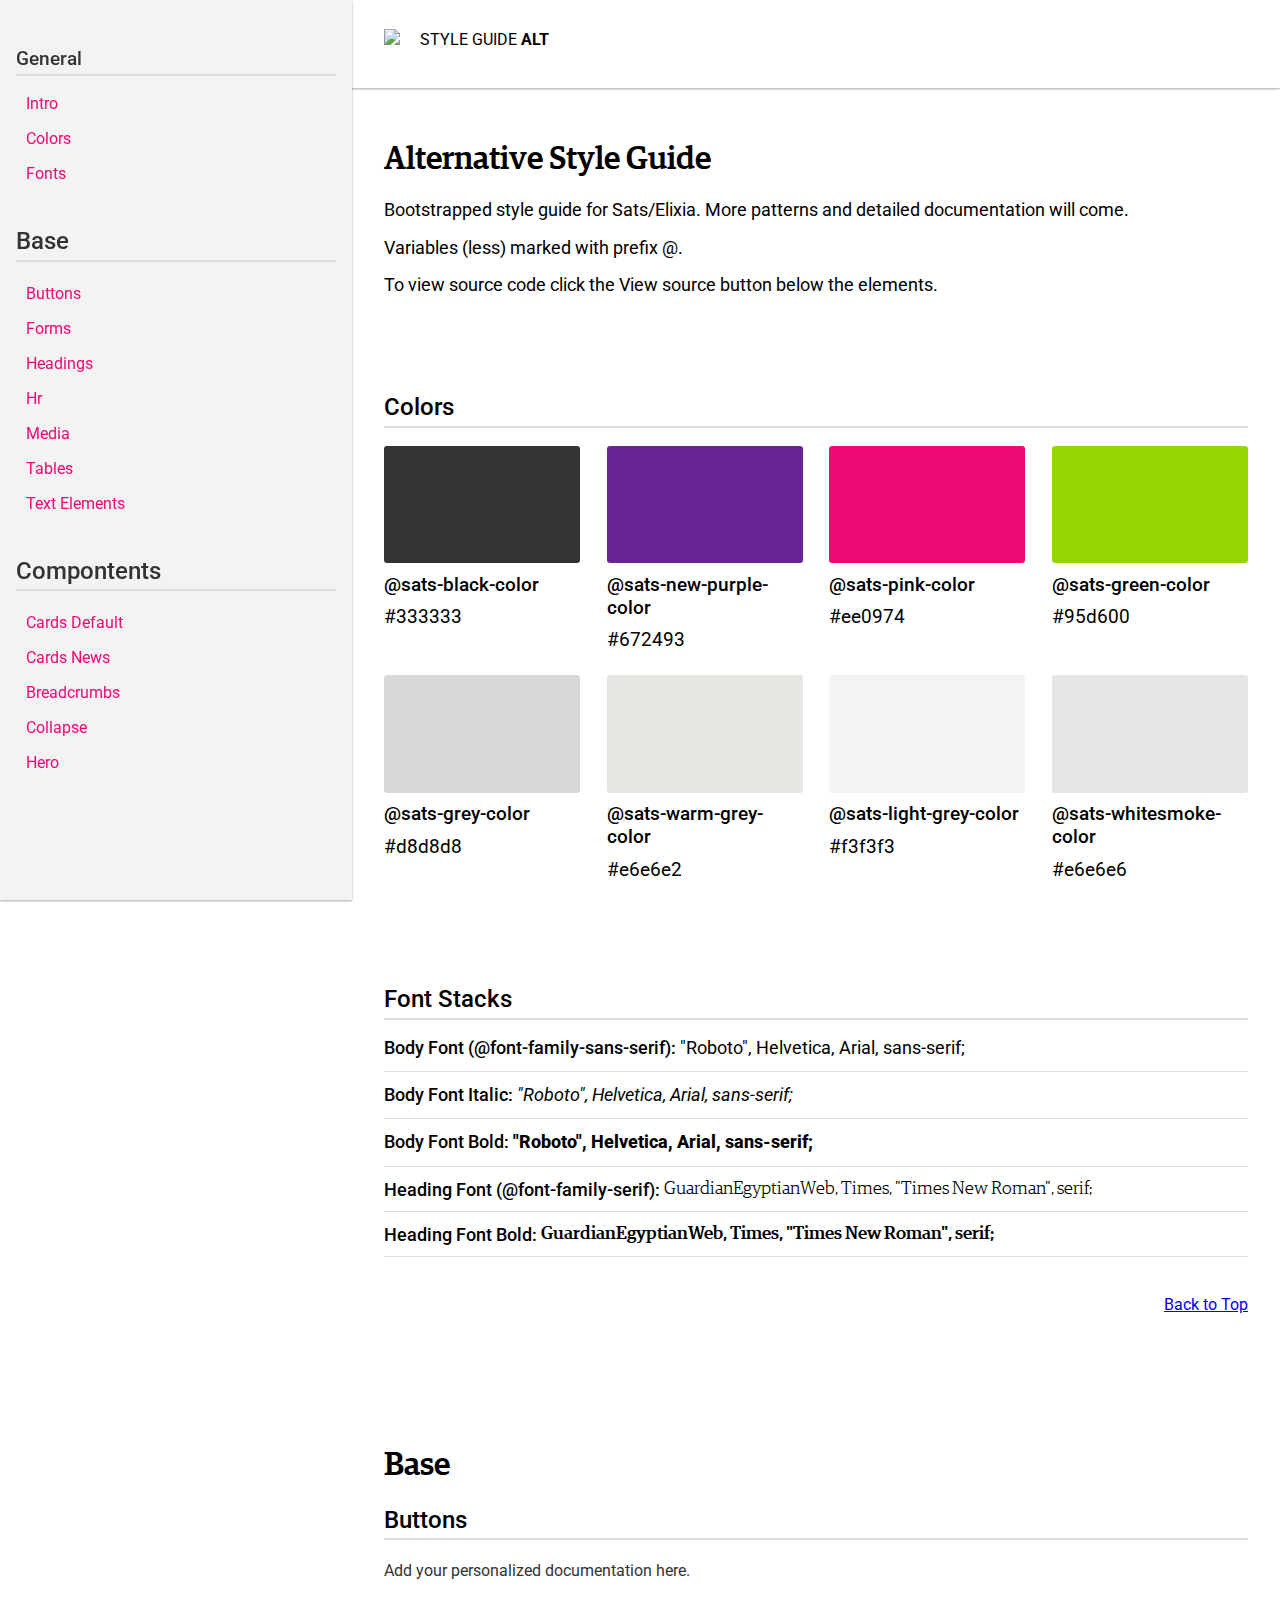
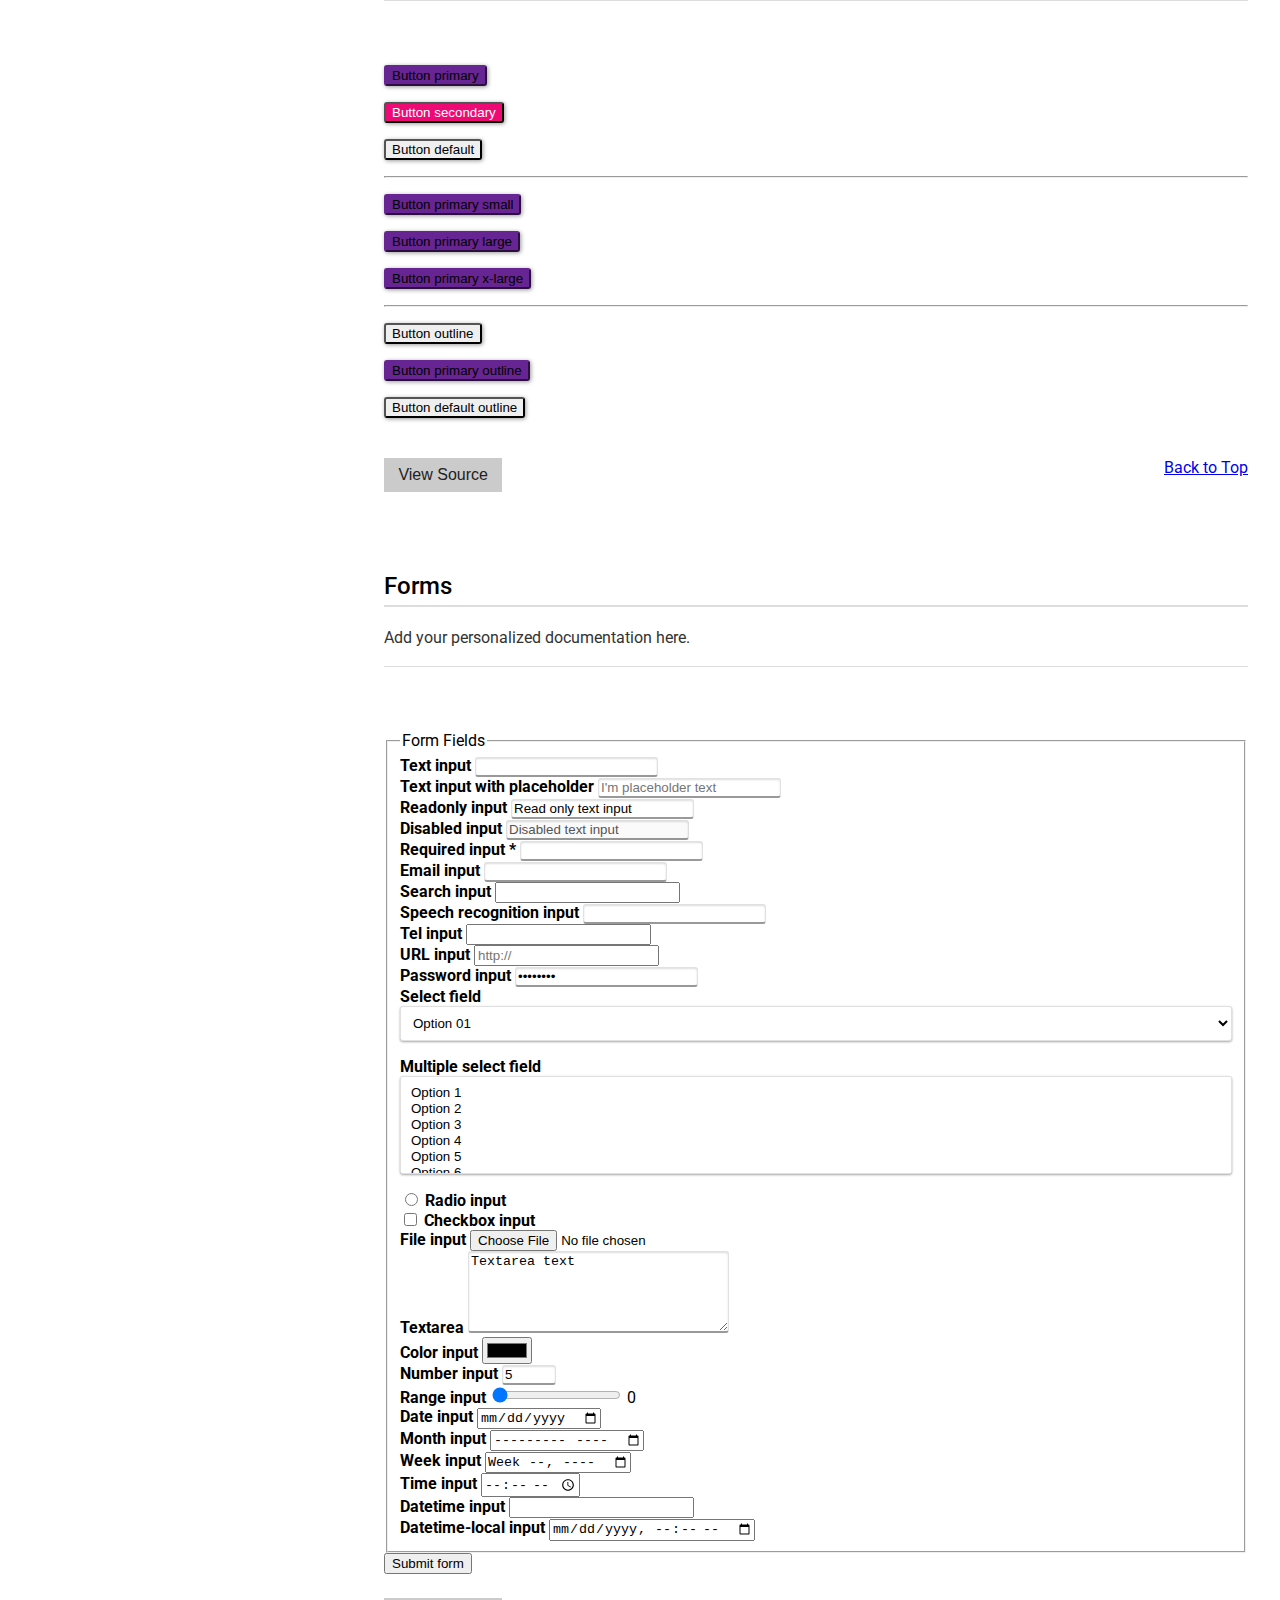
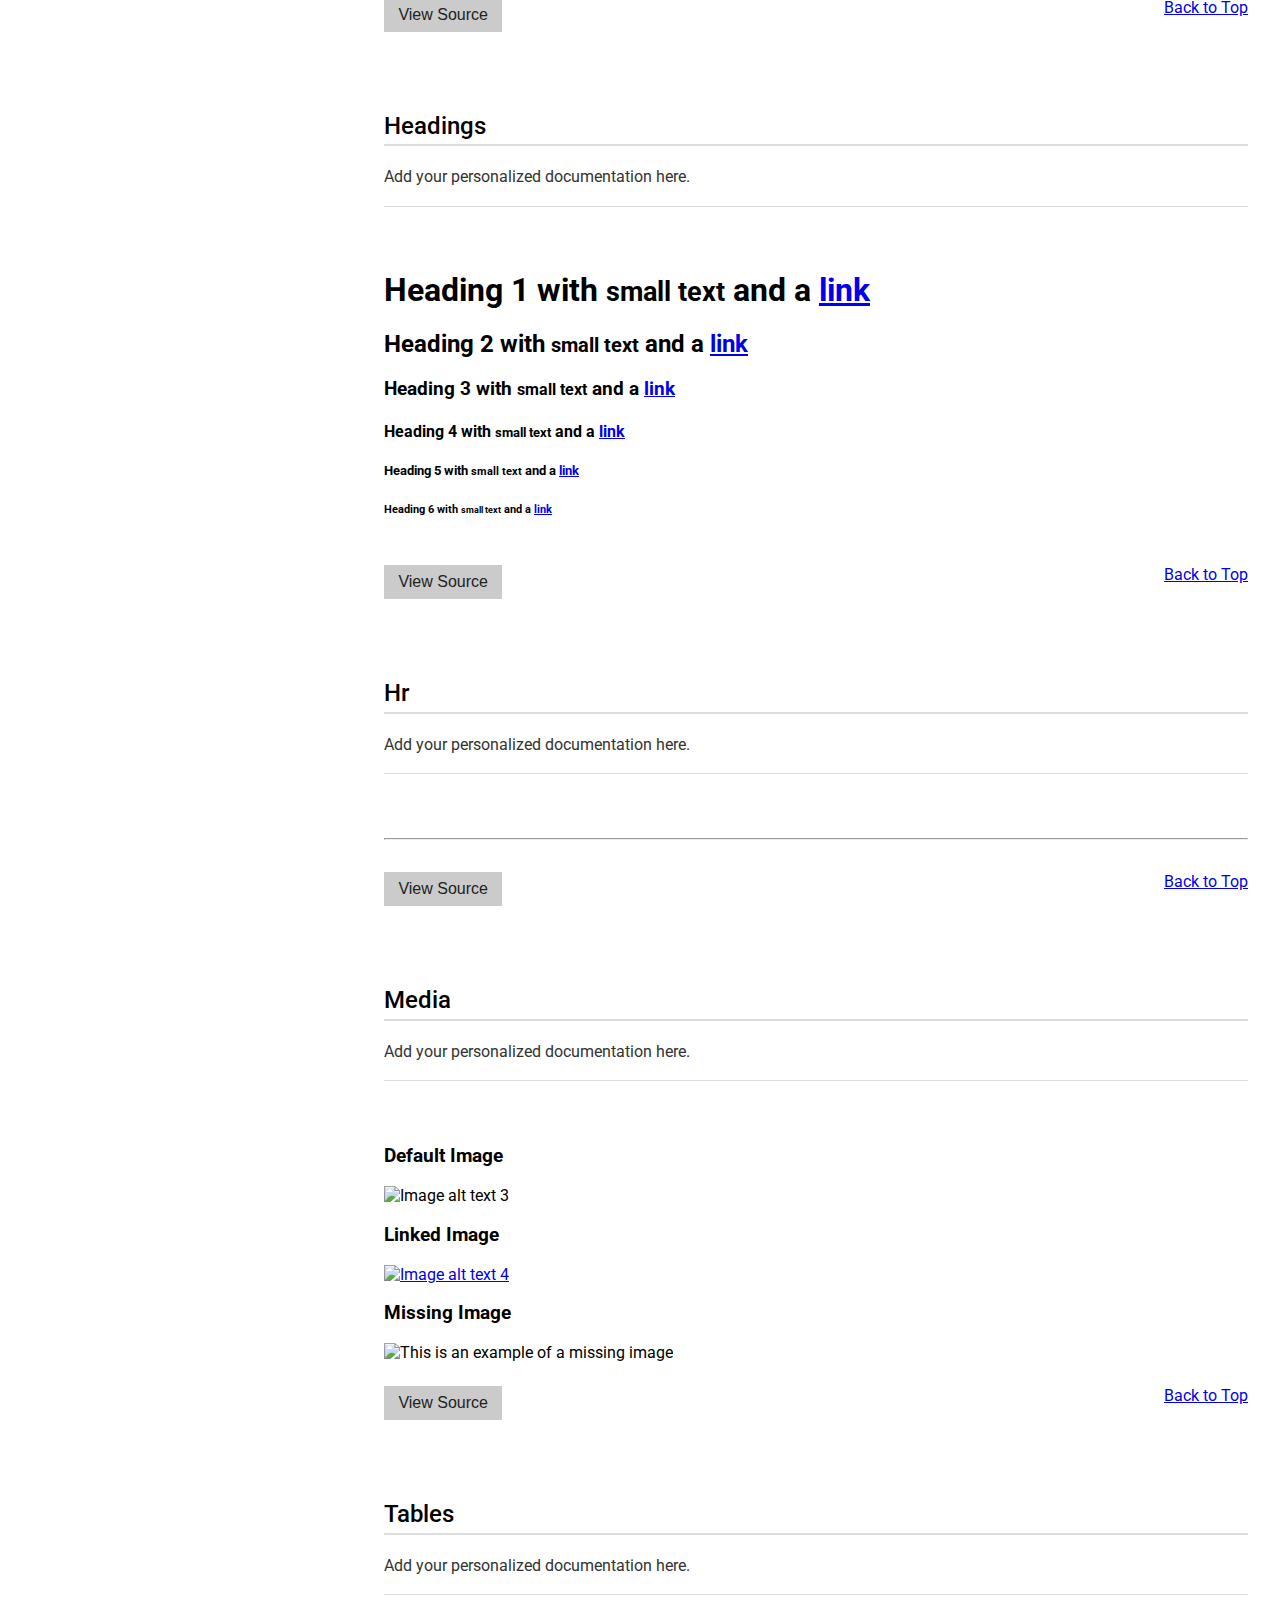
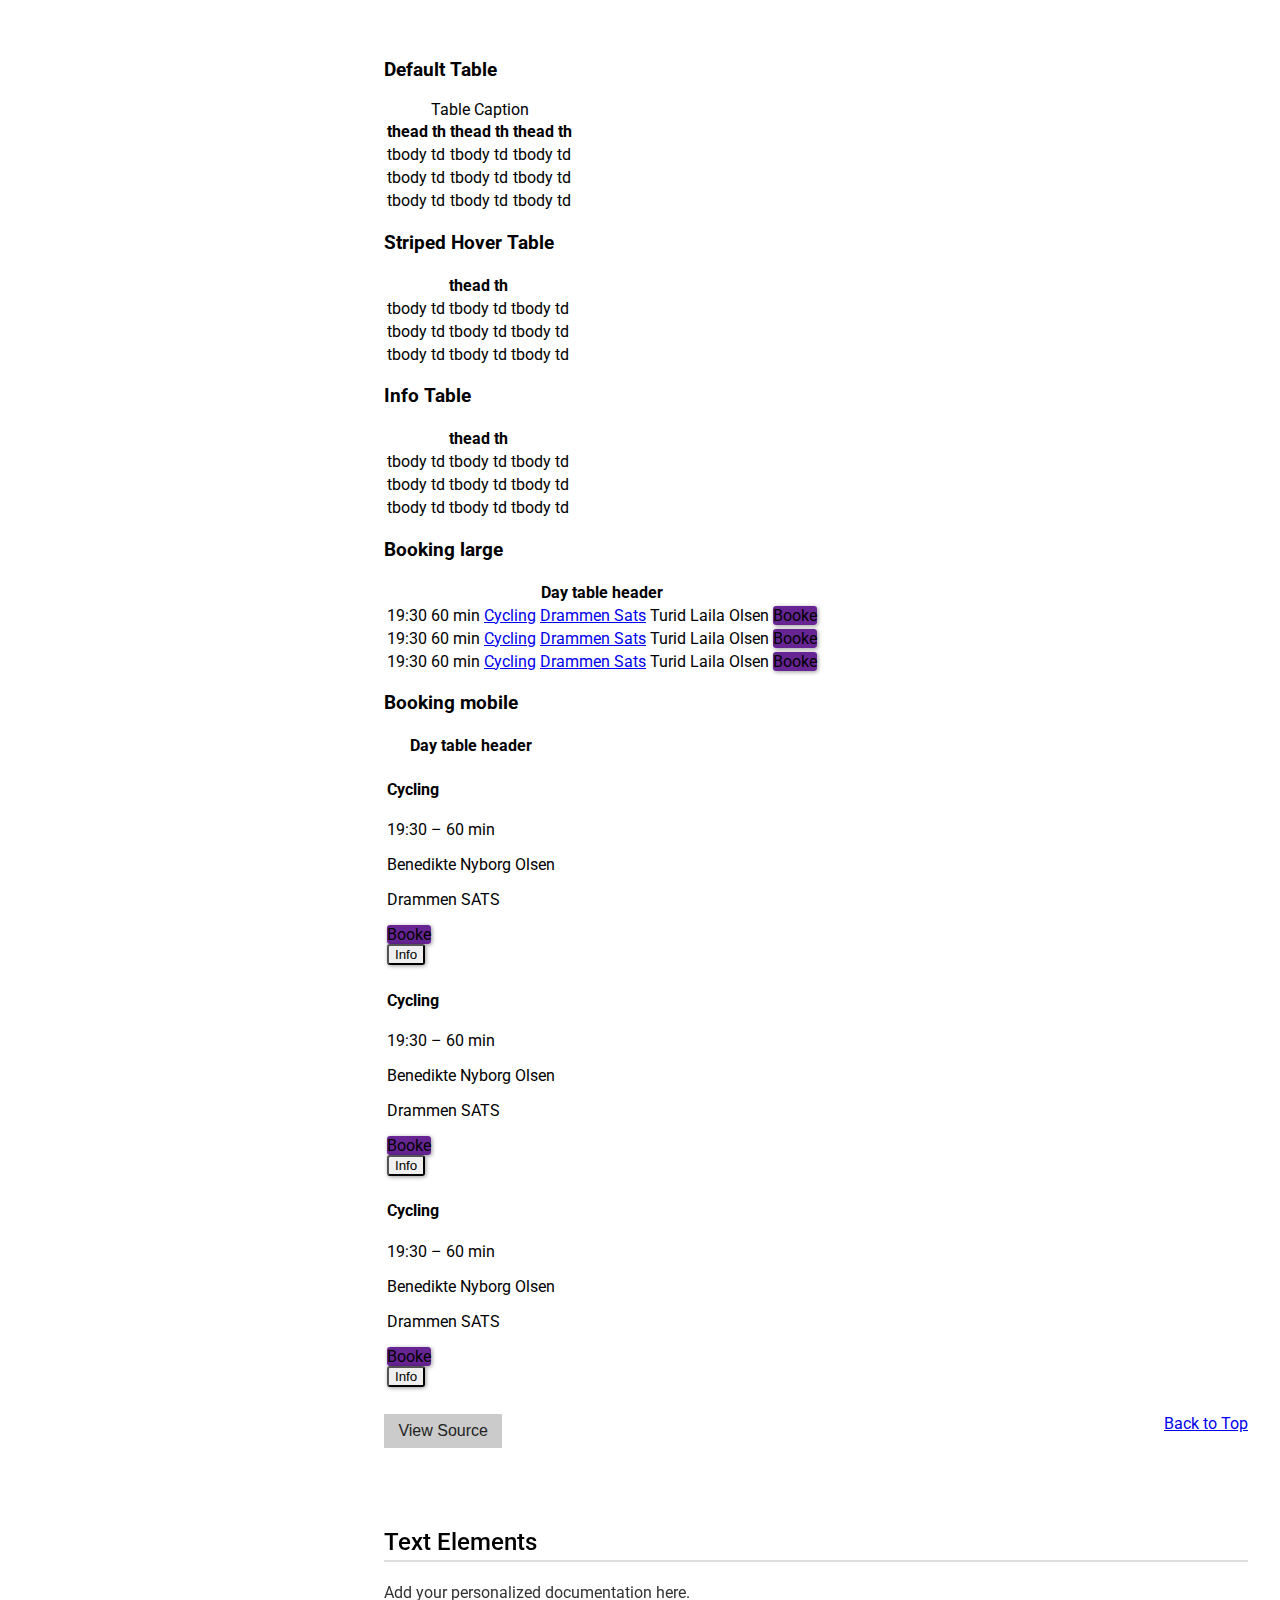
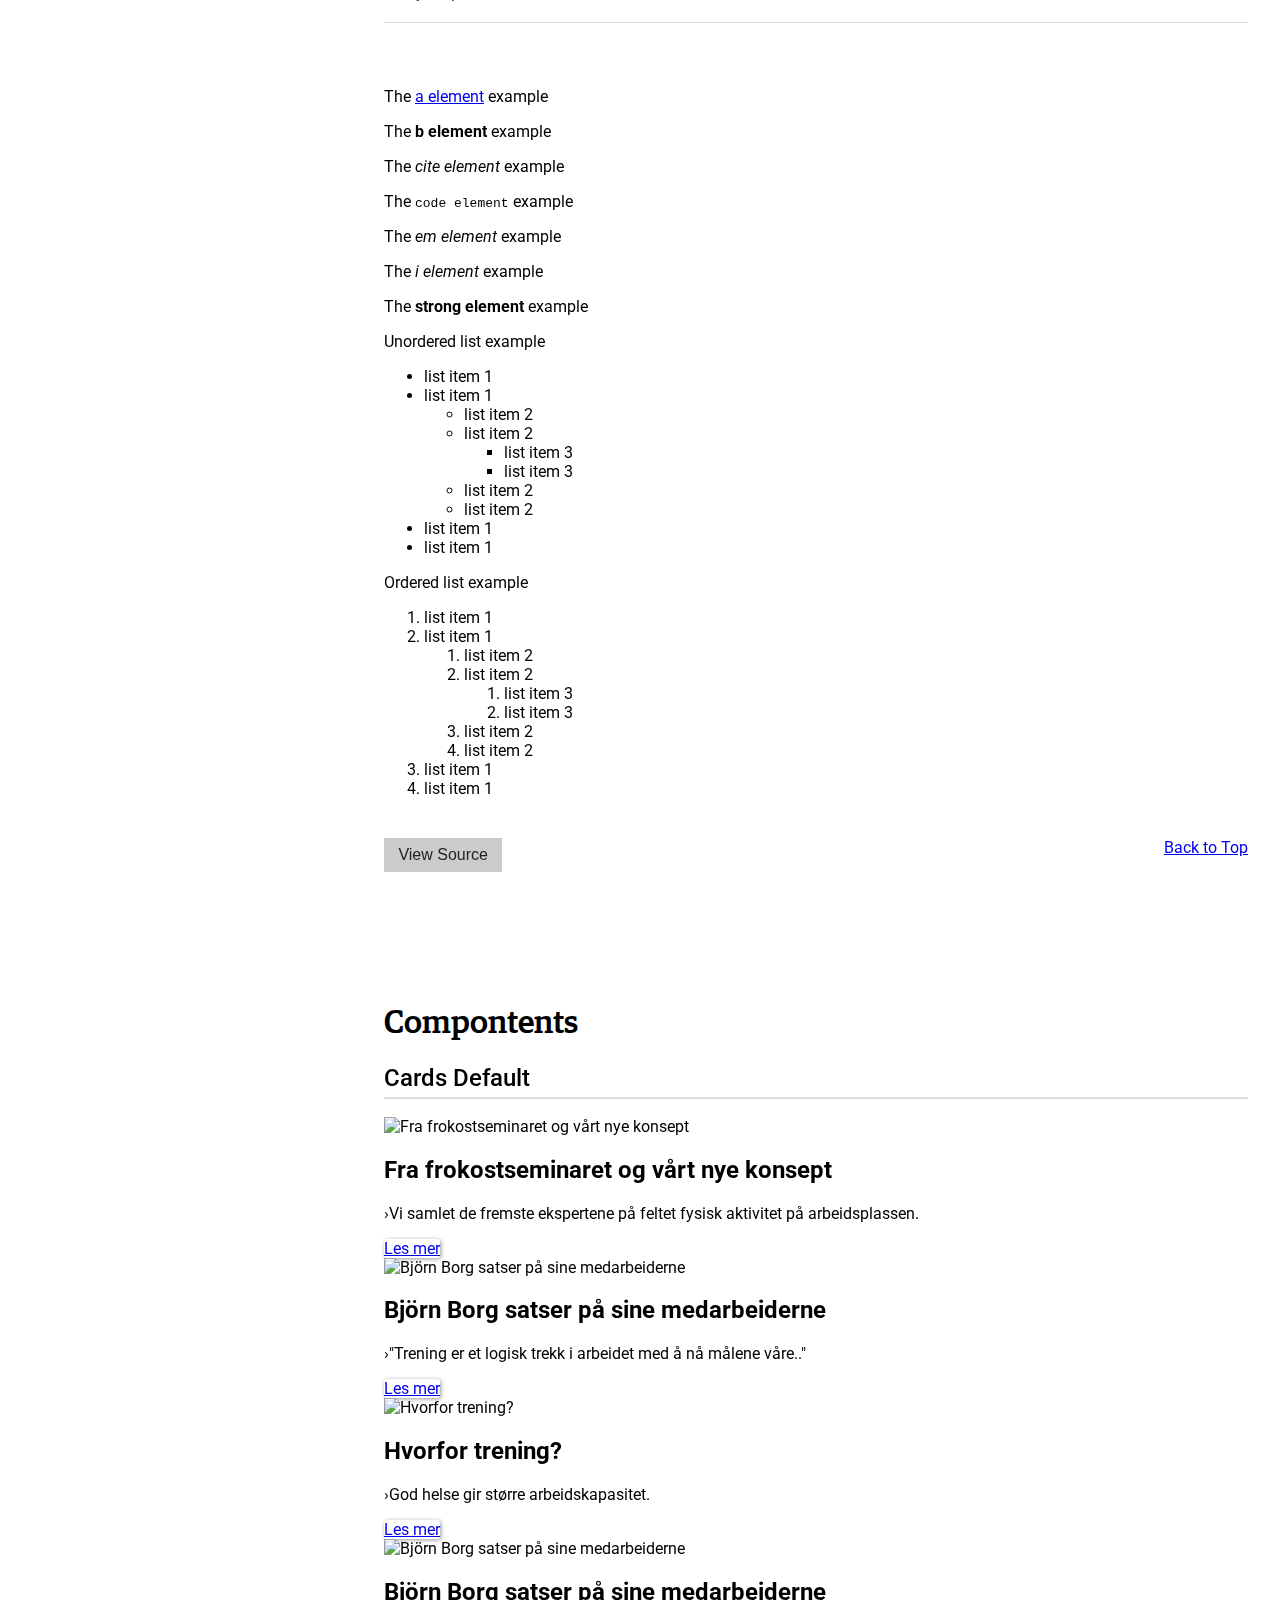
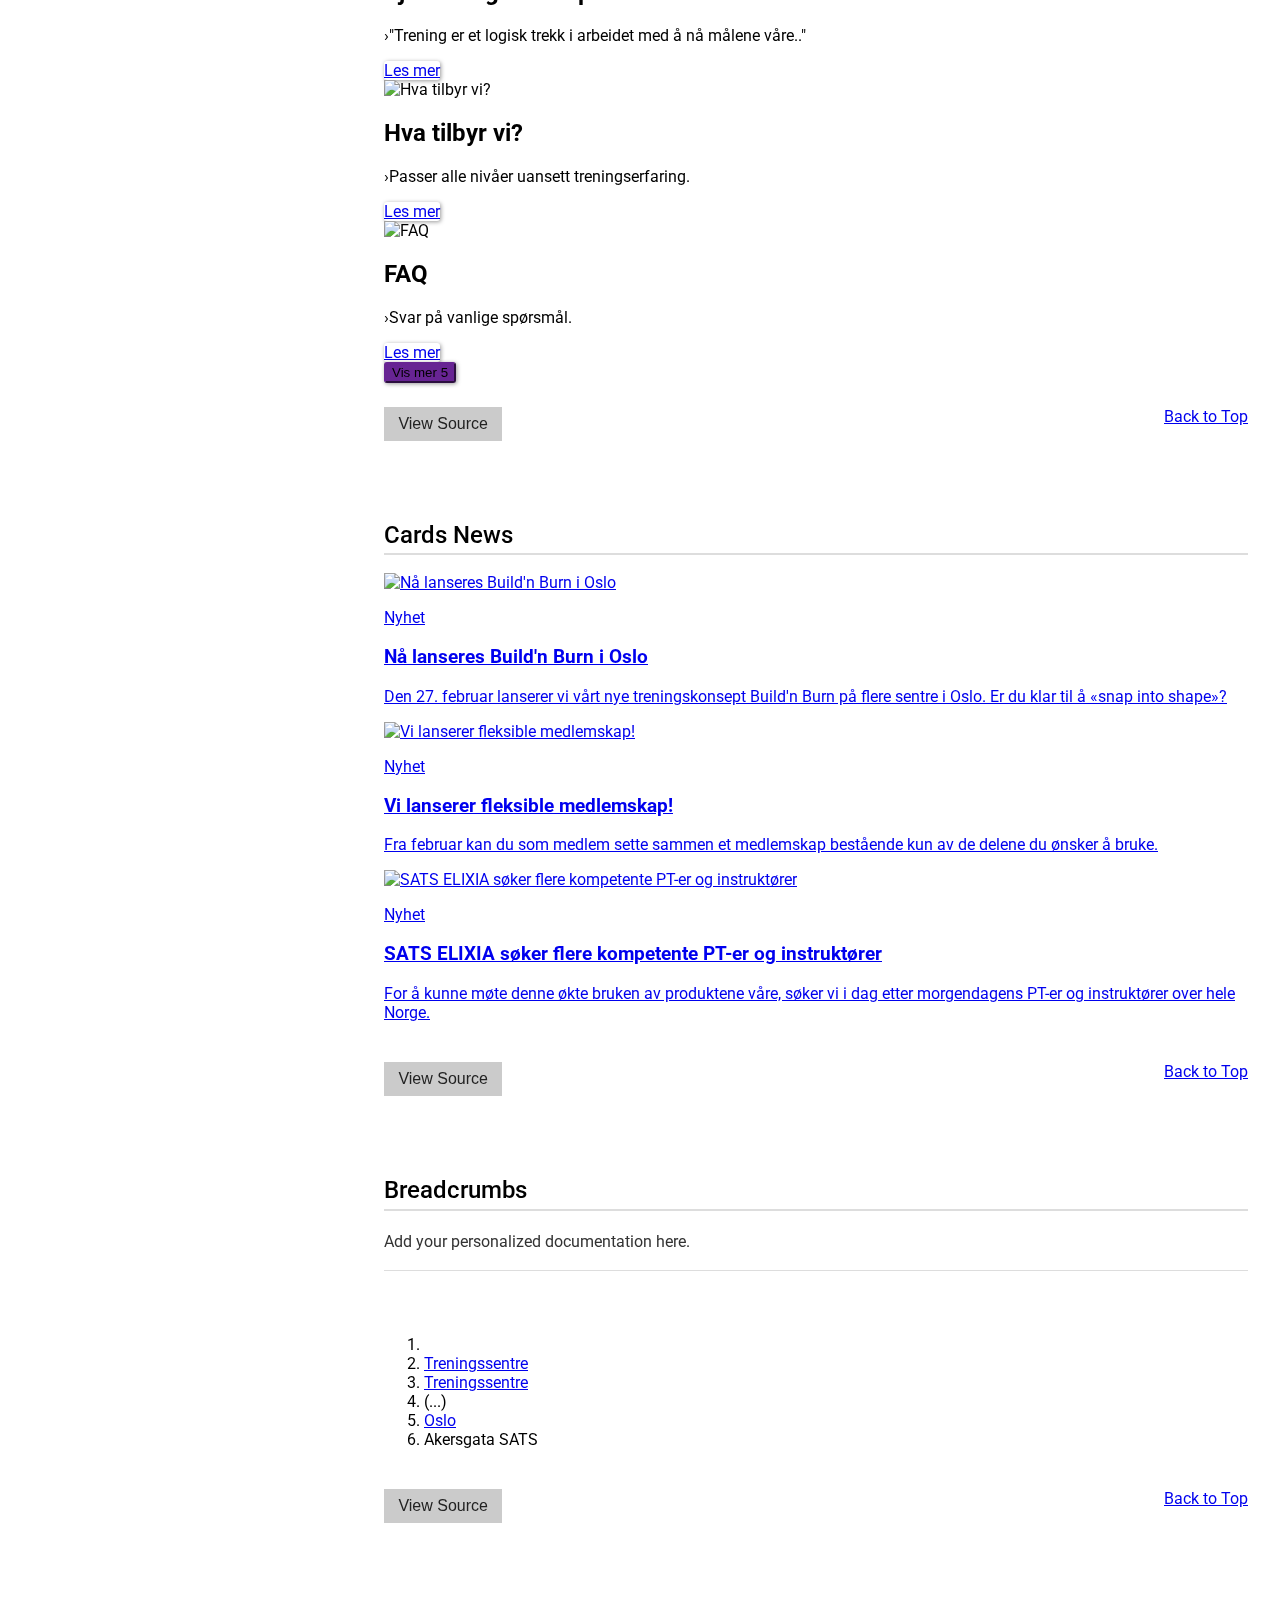
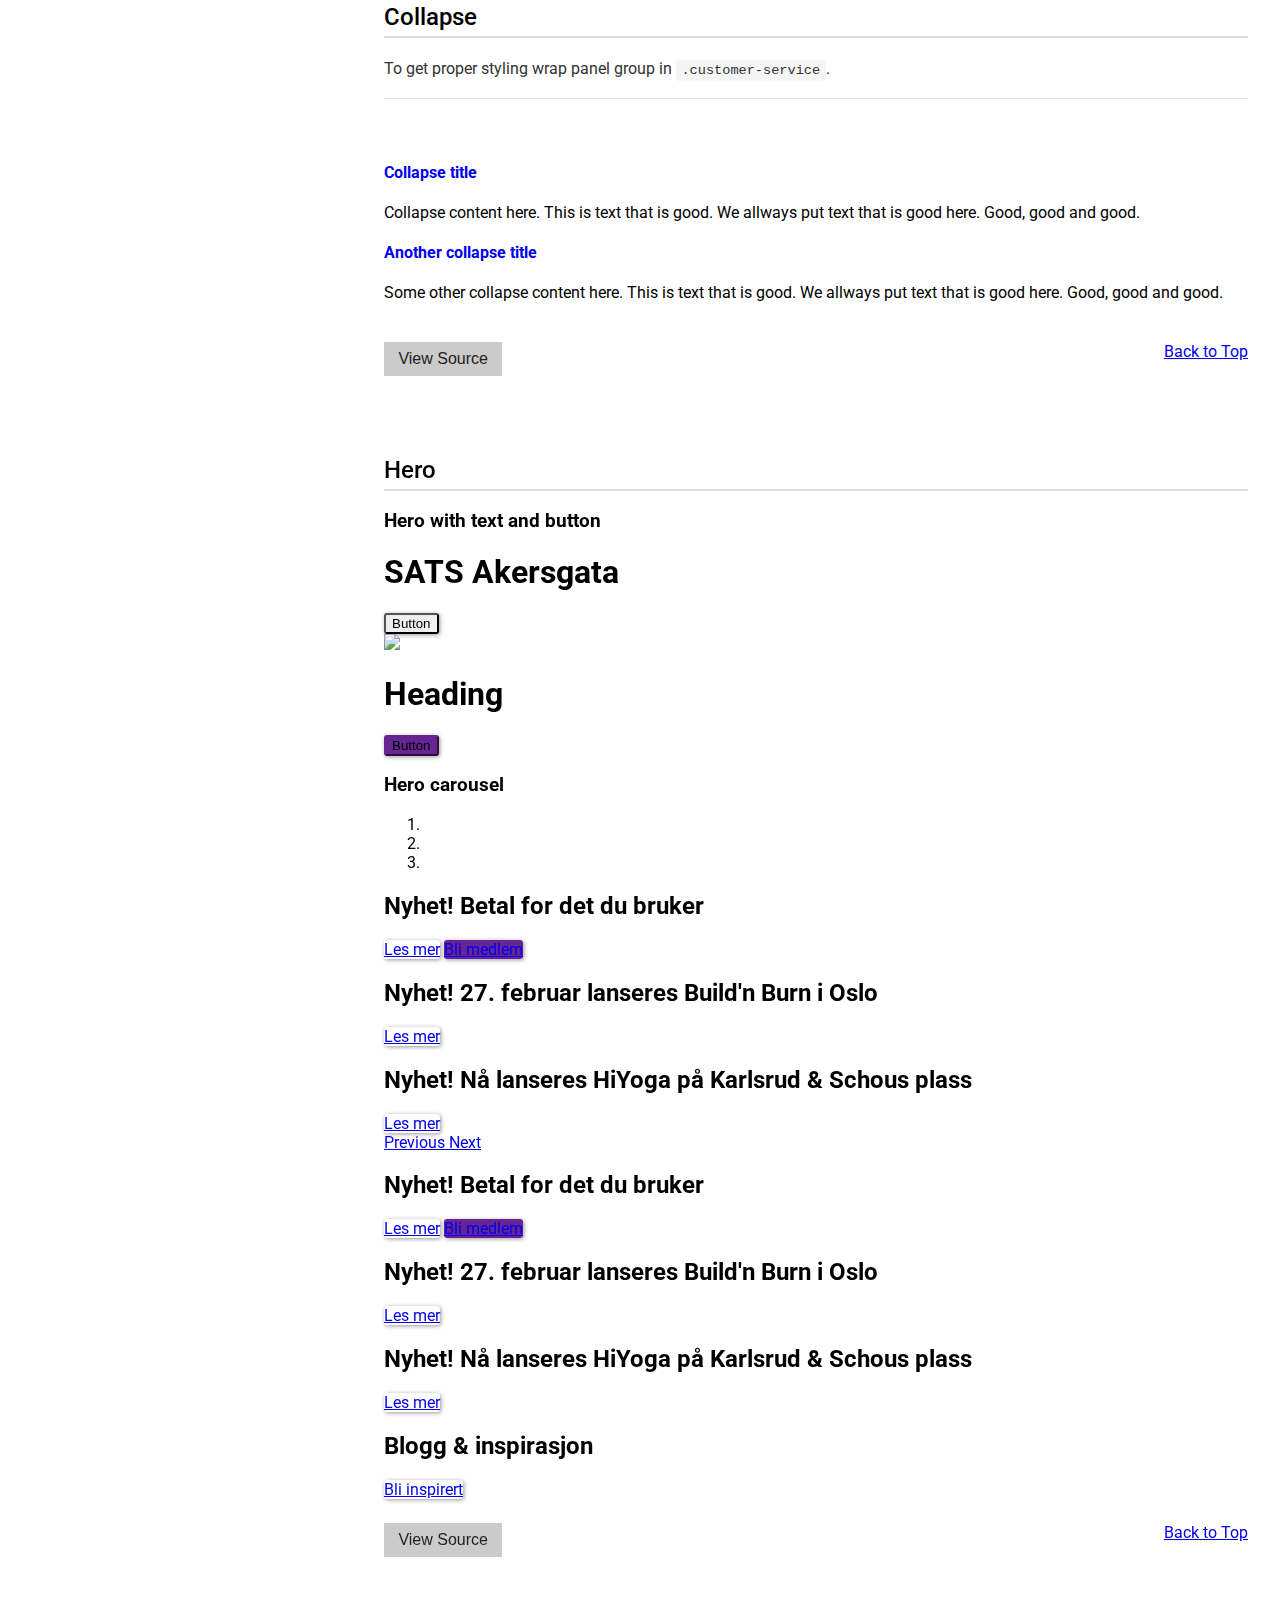
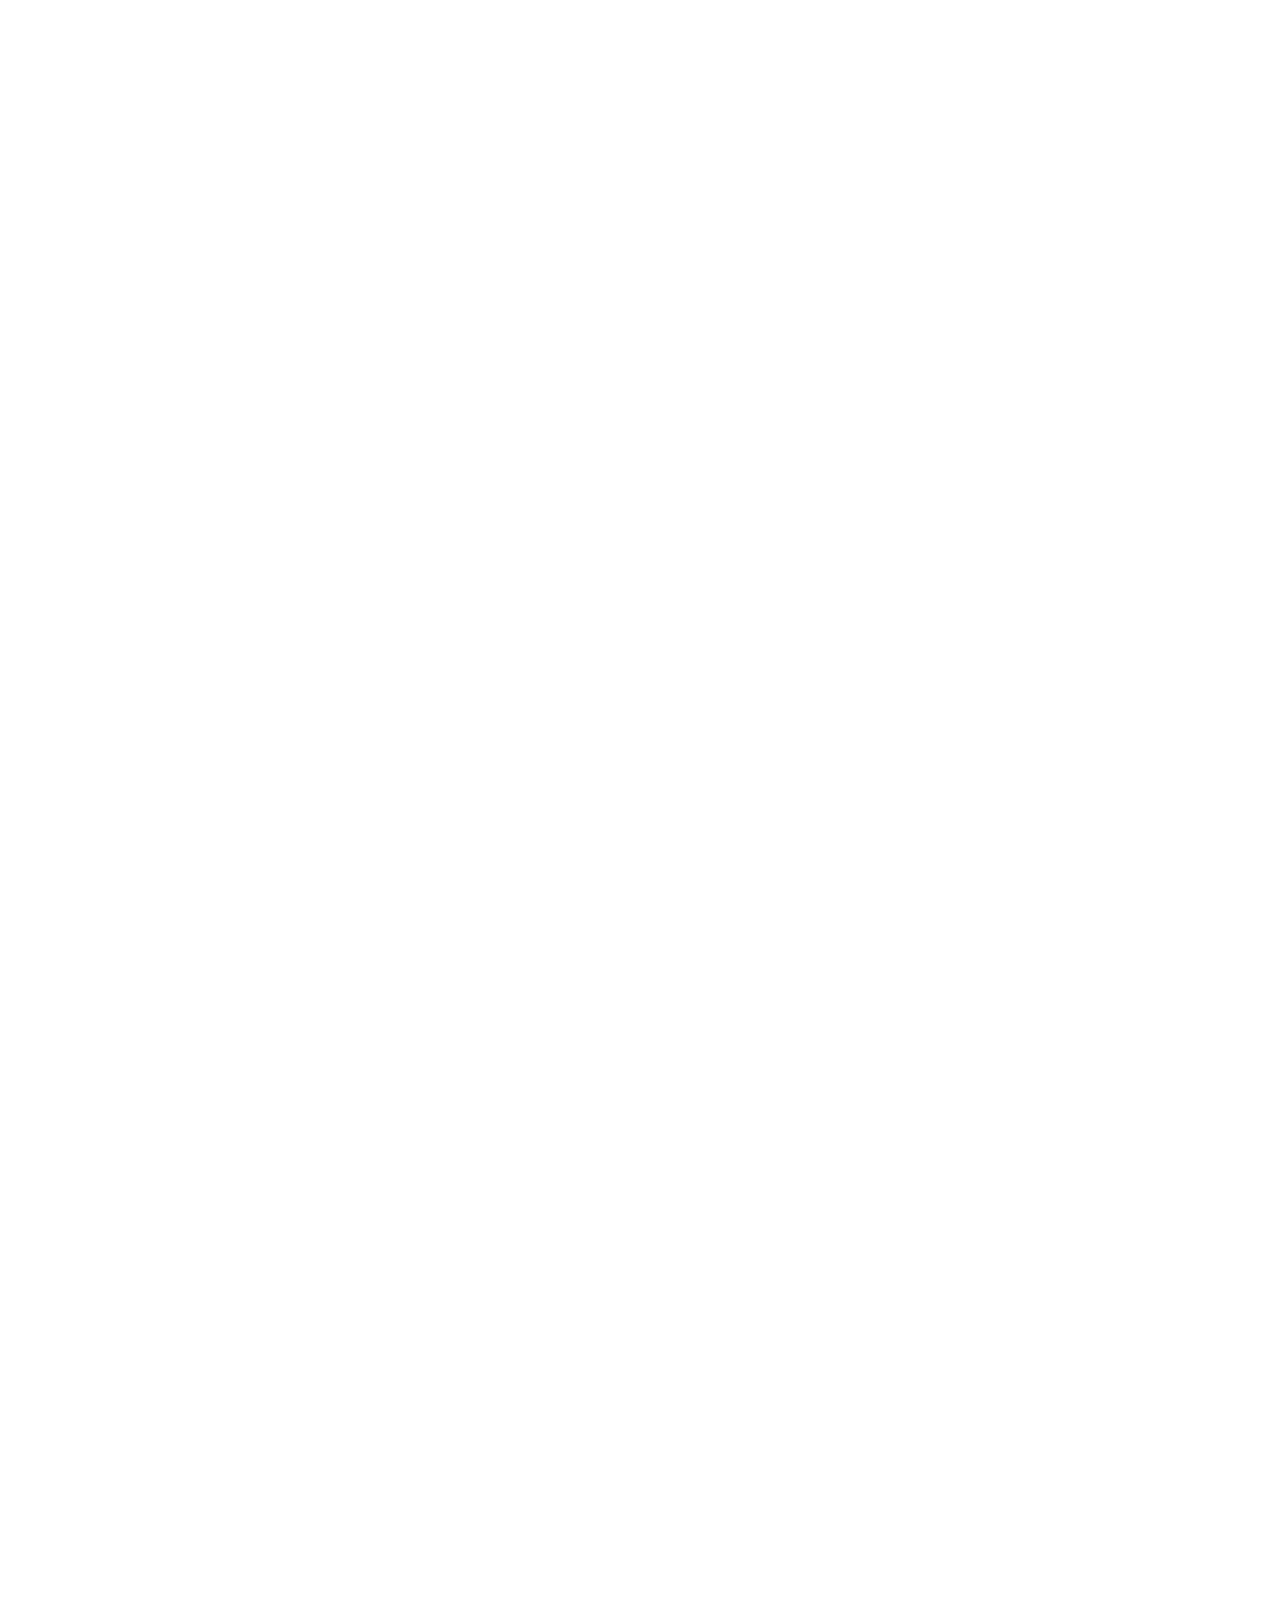
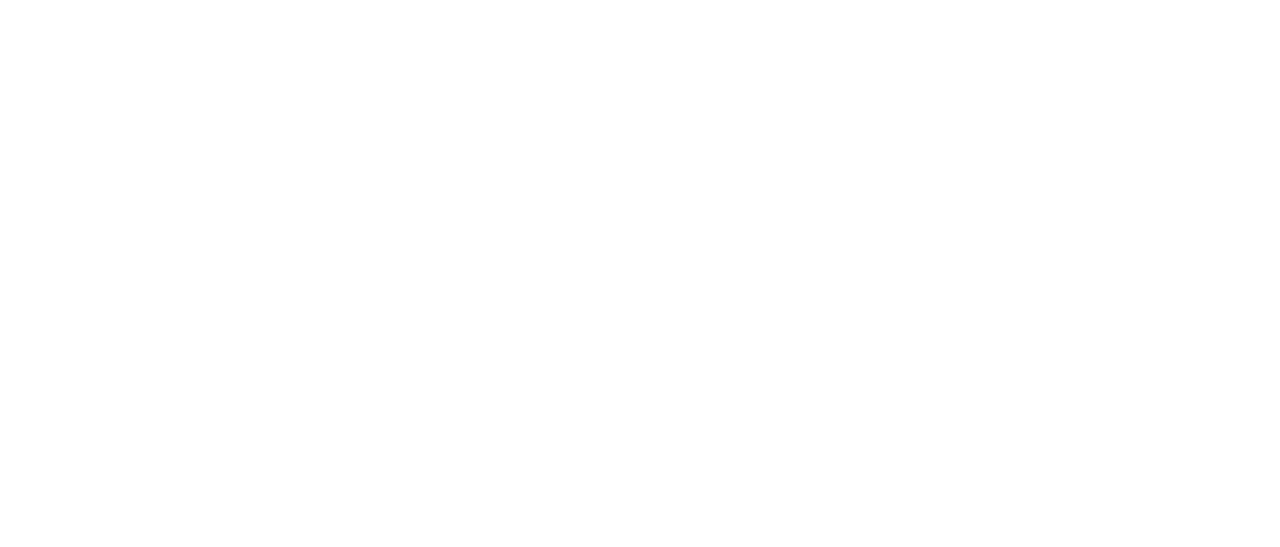
==== commit 4a40ef1b: "Update" ====
--- a/index.html
+++ b/index.html
@@ -2,10 +2,11 @@
 <html lang="en" class="no-js">
 <head>
 <meta charset="utf-8">
-  <title>Style Guide Boilerplate</title>
+  <title>Styleguide SATS ELIXIA alternative</title>
   <meta name="viewport" content="width=device-width, initial-scale=1.0">
   <meta name="theme-color" content="#000000">
-
+  
+  <link href="https://fonts.googleapis.com/css?family=Roboto:400,400i,700,700i" rel="stylesheet">
   <!-- Style Guide Boilerplate Styles -->
   <link rel="stylesheet" href="css/sg-style.css">
   <!--[if lt IE 9]><link rel="stylesheet" href="css/sg-style-old-ie.css"><![endif]-->
@@ -15,6 +16,7 @@
 
   <!-- Replace below stylesheet with your own stylesheet -->
   <link rel="stylesheet" href="css/style.css">
+  <link rel="stylesheet" href="css/overrides.css">
 
   <!-- prism Syntax Highlighting Styles -->
   <link rel="stylesheet" href="vendor/prism/prism.css">
@@ -40,20 +42,20 @@
       </ul>
 
       <ul class="sg-nav-group"><li class="sg-subnav-parent"><h3 id="sg-markup-base" class="sg-h3 sg-title">base</h3><a class="sg-hash-link" href="#sg-markup-base"><span class="glyphicon glyphicon-link" aria-hidden="true"></span></a><ul class="sg-nav-group"><li><a href="#sg-markup-base-buttons-html">buttons</a></li><li><a href="#sg-markup-base-forms-html">forms</a></li><li><a href="#sg-markup-base-headings-html">headings</a></li><li><a href="#sg-markup-base-hr-html">hr</a></li><li><a href="#sg-markup-base-media-html">media</a></li><li><a href="#sg-markup-base-tables-html">tables</a></li><li><a href="#sg-markup-base-text-elements-html">text elements</a></li></ul></li><li class="sg-subnav-parent"><h3 id="sg-markup-compontents" class="sg-h3 sg-title">compontents</h3><a class="sg-hash-link" href="#sg-markup-compontents"><span class="glyphicon glyphicon-link" aria-hidden="true"></span></a><ul class="sg-nav-group"><li><a href="#sg-markup-compontents-Cards-default-html">Cards default</a></li><li><a href="#sg-markup-compontents-Cards-news-html">Cards news</a></li><li><a href="#sg-markup-compontents-breadcrumbs-html">breadcrumbs</a></li><li><a href="#sg-markup-compontents-collapse-html">collapse</a></li><li><a href="#sg-markup-compontents-hero-html">hero</a></li></ul></li></ul>    </div><!--/.sg-sidebar-->
-
-    <div id="main" class="sg-main container" role="main">
-        <div id="top" class="sg-header" role="banner">
+<div id="top" class="sg-header" role="banner">
     <div class="sg-container">
-      <h1 class="sg-logo"><img src="https://www.satselixia.no/Images/SATS/logo-no.svg" />
-        <span class="sg-logo-full">STYLE GUIDE</span>
-      </h1>
+      <p class="sg-logo"><img src="https://beta.satselixia.no/img/logo-no-black.svg" />
+        <span class="sg-logo-full">STYLE GUIDE <strong>ALT</strong></span>
+      </p>
       <button type="button" class="sg-nav-toggle">Menu</button>
     </div>
   </div><!--/.sg-header-->
+    <div id="main" class="sg-main container" role="main">
+        
       <div class="sg-container">
         <div class="sg-info">
           <div class="sg-about sg-section">
-            <h2 id="sg-about" class="sg-h2">Intro</h2>
+            <h1 id="sg-about" class="sg-h1">Alternative style guide</h1>
             <p>Bootstrapped style guide for Sats/Elixia. More patterns and detailed documentation will come.</p>
             <p>Variables (less) marked with prefix @.</p>
             <p>To view source code click the View source button below the elements.</p>
@@ -69,9 +71,9 @@
                 <div class="sg-color-value">#333333</div>
               </div>
               <div class="sg-color">
-                <div class="sg-color-swatch" style="background-color: #4b186c;"></div>
-                <div class="sg-color-name">@sats-purple-color</div>
-                <div class="sg-color-value">#4b186c</div>
+                <div class="sg-color-swatch" style="background-color: #672493;"></div>
+                <div class="sg-color-name">@sats-new-purple-color</div>
+                <div class="sg-color-value">#672493</div>
               </div>
               <div class="sg-color">
                 <div class="sg-color-swatch" style="background-color: #ee0974;"></div>
@@ -114,13 +116,13 @@
             <h2 id="sg-fontStacks" class="sg-h2">Font Stacks</h2>
             <dl class="sg-font-list">
               <dt>Body Font (@font-family-sans-serif):</dt>
-              <dd style='font-family: "HelveticaNeue", Helvetica, Arial, sans-serif;'>"HelveticaNeue", Helvetica, Arial, sans-serif;</dd>
+              <dd style='font-family: "Roboto", Helvetica, Arial, sans-serif;'>"Roboto", Helvetica, Arial, sans-serif;</dd>
 
               <dt>Body Font Italic:</dt>
-              <dd style='font-family: "HelveticaNeue", Helvetica, Arial, sans-serif; font-style: italic;'>"HelveticaNeue", Helvetica, Arial, sans-serif;</dd>
+              <dd style='font-family: "Roboto", Helvetica, Arial, sans-serif; font-style: italic;'>"Roboto", Helvetica, Arial, sans-serif;</dd>
 
               <dt>Body Font Bold:</dt>
-              <dd style='font-family: "HelveticaNeue", Helvetica, Arial, sans-serif; font-weight: 800;'>"HelveticaNeue", Helvetica, Arial, sans-serif;</dd>
+              <dd style='font-family: "Roboto", Helvetica, Arial, sans-serif; font-weight: 800;'>"Roboto", Helvetica, Arial, sans-serif;</dd>
 
               <dt>Heading Font (@font-family-serif):</dt>
               <dd style='font-family: "GuardianEgyptianWeb", Times, "Times New Roman", serif; font-weight: 300'>GuardianEgyptianWeb, Times, "Times New Roman", serif;</dd>
@@ -134,6 +136,7 @@
 
         <div class="sg-section-group"><h1 id="sg-markup-base" class="sg-h1 sg-title">base</h1><a class="sg-hash-link" href="#sg-markup-base"><span class="glyphicon glyphicon-link" aria-hidden="true"></span></a><div class="sg-section-group"><div class="sg-section"><h2 id="sg-markup-base-buttons-html" class="sg-h2 sg-title">buttons</h2><a class="sg-hash-link" href="#sg-markup-base-buttons-html"><span class="glyphicon glyphicon-link" aria-hidden="true"></span></a><div class="sg-sub-section sg-doc"><div class="markdown-body"><p>Add your personalized documentation here.</p></div></div><div class="sg-sub-section sg-example">
 <p><button type="button" class="btn btn-primary">Button primary</button></p>
+<p><button type="button" class="btn btn-secondary">Button secondary</button></p>
 <p><button type="button" class="btn btn-default">Button default</button></p>
 <hr>
 <p><button type="button" class="btn btn-primary btn-sm">Button primary small</button></p>
@@ -146,6 +149,7 @@
 
 </div><div class="sg-sub-section"><div class="sg-markup-controls"><button type="button" class="sg-btn sg-btn--source">View Source</button><a class="sg-btn--top" href="#top">Back to Top</a></div><div class="sg-source"><button type="button" class="sg-btn sg-btn--select">Copy Source</button><pre class="line-numbers"><code class="language-markup">
 &lt;p&gt;&lt;button type=&quot;button&quot; class=&quot;btn btn-primary&quot;&gt;Button primary&lt;/button&gt;&lt;/p&gt;
+&lt;p&gt;&lt;button type=&quot;button&quot; class=&quot;btn btn-secondary&quot;&gt;Button secondary&lt;/button&gt;&lt;/p&gt;
 &lt;p&gt;&lt;button type=&quot;button&quot; class=&quot;btn btn-default&quot;&gt;Button default&lt;/button&gt;&lt;/p&gt;
 &lt;hr&gt;
 &lt;p&gt;&lt;button type=&quot;button&quot; class=&quot;btn btn-primary btn-sm&quot;&gt;Button primary small&lt;/button&gt;&lt;/p&gt;
@@ -156,7 +160,7 @@
 &lt;p&gt;&lt;button type=&quot;button&quot; class=&quot;btn btn-primary btn-outline&quot;&gt;Button primary outline&lt;/button&gt;&lt;/p&gt;
 &lt;p&gt;&lt;button type=&quot;button&quot; class=&quot;btn btn-default btn-outline&quot;&gt;Button default outline&lt;/button&gt;&lt;/p&gt;
 
-</code></pre></div></div></div><div class="sg-section"><h2 id="sg-markup-base-forms-html" class="sg-h2 sg-title">forms</h2><a class="sg-hash-link" href="#sg-markup-base-forms-html"><span class="glyphicon glyphicon-link" aria-hidden="true"></span></a><div class="sg-sub-section sg-doc"><div class="markdown-body"><p>Add your personalized documentation here.</p></div></div><div class="sg-sub-section sg-example"><div class="xformsblock">
+</code></pre></div></div></div><div class="sg-section"><h2 id="sg-markup-base-forms-html" class="sg-h2 sg-title">forms</h2><a class="sg-hash-link" href="#sg-markup-base-forms-html"><span class="glyphicon glyphicon-link" aria-hidden="true"></span></a><div class="sg-sub-section sg-doc"><div class="markdown-body"><p>Add your personalized documentation here.</p></div></div><div class="sg-sub-section sg-example">
     <form class="form">
   <fieldset>
     <legend>Form Fields</legend>
@@ -197,7 +201,7 @@
   </fieldset>
   <input type="submit" value="Submit form">
 </form>
-</div></div><div class="sg-sub-section"><div class="sg-markup-controls"><button type="button" class="sg-btn sg-btn--source">View Source</button><a class="sg-btn--top" href="#top">Back to Top</a></div><div class="sg-source"><button type="button" class="sg-btn sg-btn--select">Copy Source</button><pre class="line-numbers"><code class="language-markup">&lt;div class=&quot;xformsblock&quot;&gt;
+</div><div class="sg-sub-section"><div class="sg-markup-controls"><button type="button" class="sg-btn sg-btn--source">View Source</button><a class="sg-btn--top" href="#top">Back to Top</a></div><div class="sg-source"><button type="button" class="sg-btn sg-btn--select">Copy Source</button><pre class="line-numbers"><code class="language-markup">
     &lt;form class=&quot;form&quot;&gt;
   &lt;fieldset&gt;
     &lt;legend&gt;Form Fields&lt;/legend&gt;
@@ -238,7 +242,7 @@
   &lt;/fieldset&gt;
   &lt;input type=&quot;submit&quot; value=&quot;Submit form&quot;&gt;
 &lt;/form&gt;
-&lt;/div&gt;</code></pre></div></div></div><div class="sg-section"><h2 id="sg-markup-base-headings-html" class="sg-h2 sg-title">headings</h2><a class="sg-hash-link" href="#sg-markup-base-headings-html"><span class="glyphicon glyphicon-link" aria-hidden="true"></span></a><div class="sg-sub-section sg-doc"><div class="markdown-body"><p>Add your personalized documentation here.</p></div></div><div class="sg-sub-section sg-example"><h1>Heading 1 with <small>small text</small> and a <a href="#">link</a></h1>
+</code></pre></div></div></div><div class="sg-section"><h2 id="sg-markup-base-headings-html" class="sg-h2 sg-title">headings</h2><a class="sg-hash-link" href="#sg-markup-base-headings-html"><span class="glyphicon glyphicon-link" aria-hidden="true"></span></a><div class="sg-sub-section sg-doc"><div class="markdown-body"><p>Add your personalized documentation here.</p></div></div><div class="sg-sub-section sg-example"><h1>Heading 1 with <small>small text</small> and a <a href="#">link</a></h1>
 <h2>Heading 2 with <small>small text</small> and a <a href="#">link</a></h2>
 <h3>Heading 3 with <small>small text</small> and a <a href="#">link</a></h3>
 <h4>Heading 4 with <small>small text</small> and a <a href="#">link</a></h4>
--- a/css/sg-style.css
+++ b/css/sg-style.css
@@ -11,6 +11,7 @@
  Layout
 ---------------------------------------------------------------------------- */
 /* http:/paulirish.com/2012/box-sizing-border-box-ftw/ */
+
 *,
 *:before,
 *:after {
@@ -18,18 +19,19 @@
      -moz-box-sizing: border-box;
           box-sizing: border-box;
 }
-
+.markdown-body p {
+  font-family: "Roboto";
+}
 body {
   margin: 0;
   padding-top: 0 !important;
 }
 
 .sg-header {
-  background: #000;
-  color: #fff;
   padding-bottom: 2rem;
   padding-top: 1.5rem;
   margin-bottom: 2rem;
+  box-shadow: 0 1px 3px rgba(0,0,0,0.12), 0 1px 2px rgba(0,0,0,0.24);
 }
 .sg-header img {
   max-height: 2rem;
@@ -54,14 +56,15 @@
 }
 
 .sg-sidebar {
-  background: #3d3d3d;
-  color: #fff;
+  background-color: #f3f3f3;;
+  color: #333333;
   font-size: 80%;
   padding-left: 16px; /* For older browsers */
   padding-left: 0 1rem;
   padding-right: 16px; /* For older browsers */
   padding-right: 0 1rem;
   padding-top: 3rem;
+  box-shadow: 0 1px 3px rgba(0,0,0,0.12), 0 1px 2px rgba(0,0,0,0.24);
 }
 
 .js .sg-sidebar {
@@ -95,11 +98,12 @@
     width: 22rem;
   }
 
-  .sg-main {
+  .sg-main, .sg-header  {
     margin-left: 20rem !important;
     padding-left: 2rem !important;
      max-width: calc(100% - 20rem);
   }
+
 }
 
 /* -------------------------------------------------------------------------
@@ -165,7 +169,6 @@
 .sg-about p,
 .sg-color-value,
 .sg-doc p  {
-  font-family: "HelveticaNeue-Light", "Helvetica Neue Light", "Helvetica Neue", Helvetica, Arial, "Lucida Grande", sans-serif;
   font-weight: 400;
 }
 
@@ -178,8 +181,7 @@
 .sg-h3,
 .sg-color-name,
 .sg-font-list dt  {
-  font-family: "HelveticaNeue-Medium", "Helvetica Neue Medium", "Helvetica Neue", Helvetica, Arial, "Lucida Grande", sans-serif;
-   font-weight: 500;
+  font-weight: 500;
 }
 
 /* Branding
@@ -253,7 +255,7 @@
 .sg-nav-group a,
 .sg-nav-group a:visited {
   border-left: 2px solid transparent;
-  color: #fff;
+  color: #ee0974;
   display: block;
   padding: .25em 0 .25em .5em;
   text-decoration: none;
@@ -269,9 +271,9 @@
 }
 .sg-nav-group a:hover,
 .sg-nav-group a:focus {
-  background: #565656;
+  background: #e6e6e6;
   border-left: 2px solid #939393;
-  color: #fff;
+  text-decoration: none;
 }
 
 .sg-nav-group .sg-subnav-parent {
@@ -289,12 +291,13 @@
 .sg-h3 {
   margin-bottom: 1em;
   margin-top: 0;
+  
+}
+
+.sg-h1 {
+  margin: 1.5rem 0 1.5rem;
+  text-transform: capitalize;
   font-family: "GuardianEgyptianWeb";
-}
-
-.sg-h1 {
-  padding-bottom: .2em;
-  text-transform: capitalize;
 }
 
 .sg-h2, .sg-h3 {
@@ -302,6 +305,7 @@
   margin-bottom: .75em;
   padding-bottom: .2em;
   text-transform: capitalize;
+  font-family: "Roboto";
 }
 
 .sg-h3 {
@@ -413,6 +417,7 @@
 
 .sg-color-swatch {
   padding-top: 20%; /* Used to set height of color swatch */
+  border-radius: 3px;
 }
 
 .sg-color-name {
--- a/css/overrides.css
+++ b/css/overrides.css
@@ -0,0 +1,49 @@
+label {
+  font-weight: bold; }
+
+textarea, textarea.form-control, input.form-control, input[type=text], input[type=password], input[type=email], input[type=number], [type=text].form-control, [type=password].form-control, [type=email].form-control, [type=tel].form-control, [contenteditable].form-control {
+  box-shadow: inset 0 1px 3px rgba(0, 0, 0, 0.02), inset 0 1px 2px rgba(0, 0, 0, 0.12);
+  border: 1px solid rgba(0, 0, 0, 0.12);
+  border-bottom: 2px solid rgba(0, 0, 0, 0.4);
+  border-radius: 3px; }
+
+select, select.form-control {
+  width: 100%;
+  padding: 8px;
+  margin-bottom: 16px;
+  box-shadow: 0 1px 3px rgba(0, 0, 0, 0.12), 0 1px 2px rgba(0, 0, 0, 0.24);
+  border: 1px solid rgba(0, 0, 0, 0.12);
+  border-radius: 3px;
+  background-color: white;
+  line-height: inherit;
+  background-position-x: 98%; }
+
+body, h2, h3, h4, h5, h6, .h2, .h3, .h4, .h5, .h6 {
+  font-family: 'Roboto', Helvetica, Arial, sans-serif; }
+
+p a, td a, h1 a, h2 a, h3 a, h4 a, h5 a, h6 a, a.sg-btn--top {
+  text-decoration: underline; }
+
+td a.btn, .panel-title a {
+  text-decoration: none; }
+
+.btn {
+  box-shadow: 1px 1px 4px rgba(0, 0, 0, 0.4);
+  border-radius: 3px; }
+  .btn-primary {
+    background-color: #672493;
+    border-color: #672493; }
+  .btn-secondary {
+    background-color: #ee0974;
+    color: #fff;
+    background-size: 200% 200%;
+    background-position: 50%; }
+    .btn-secondary:hover {
+      background-color: #c91469; }
+    .btn-secondary:active {
+      transition-property: all;
+      background-image: radial-gradient(circle, #c91469 10%, #920A4A 11%);
+      background-repeat: no-repeat;
+      background-size: 1000% 1000%; }
+
+/*# sourceMappingURL=overrides.css.map */
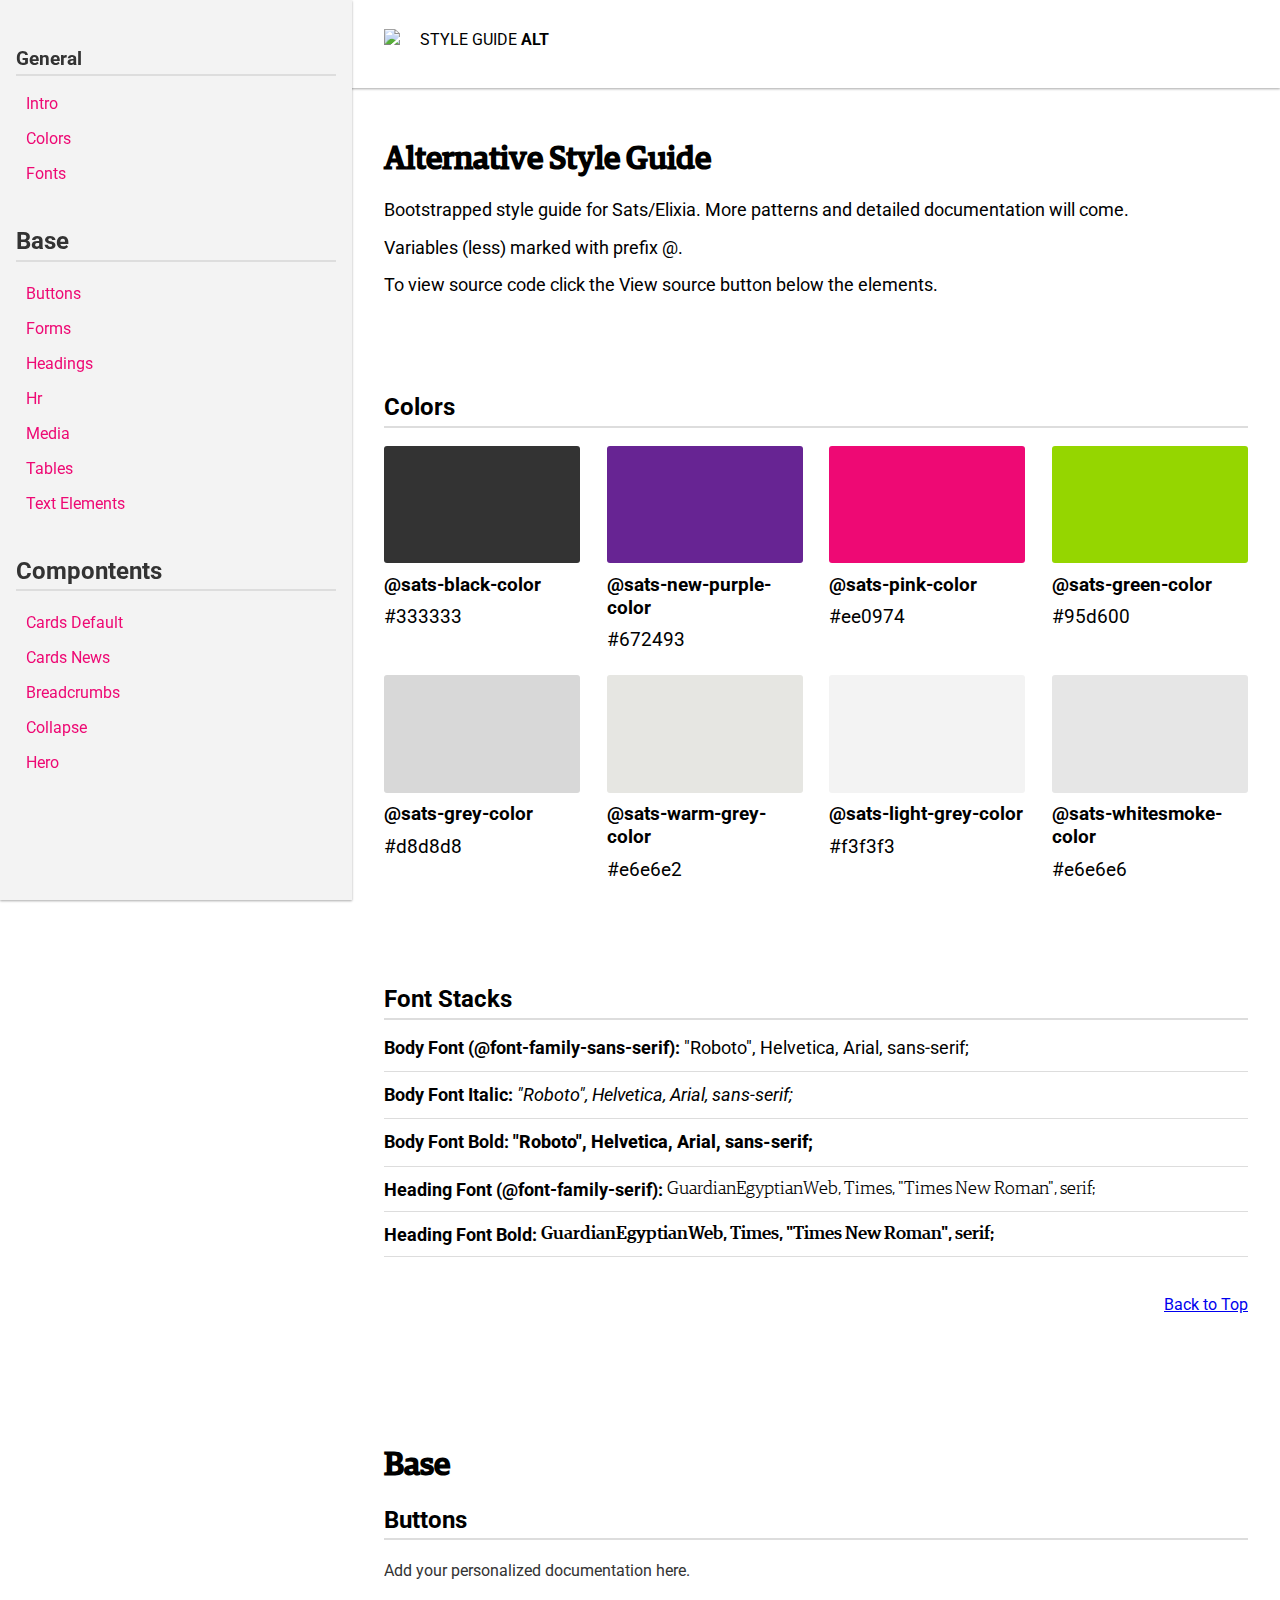
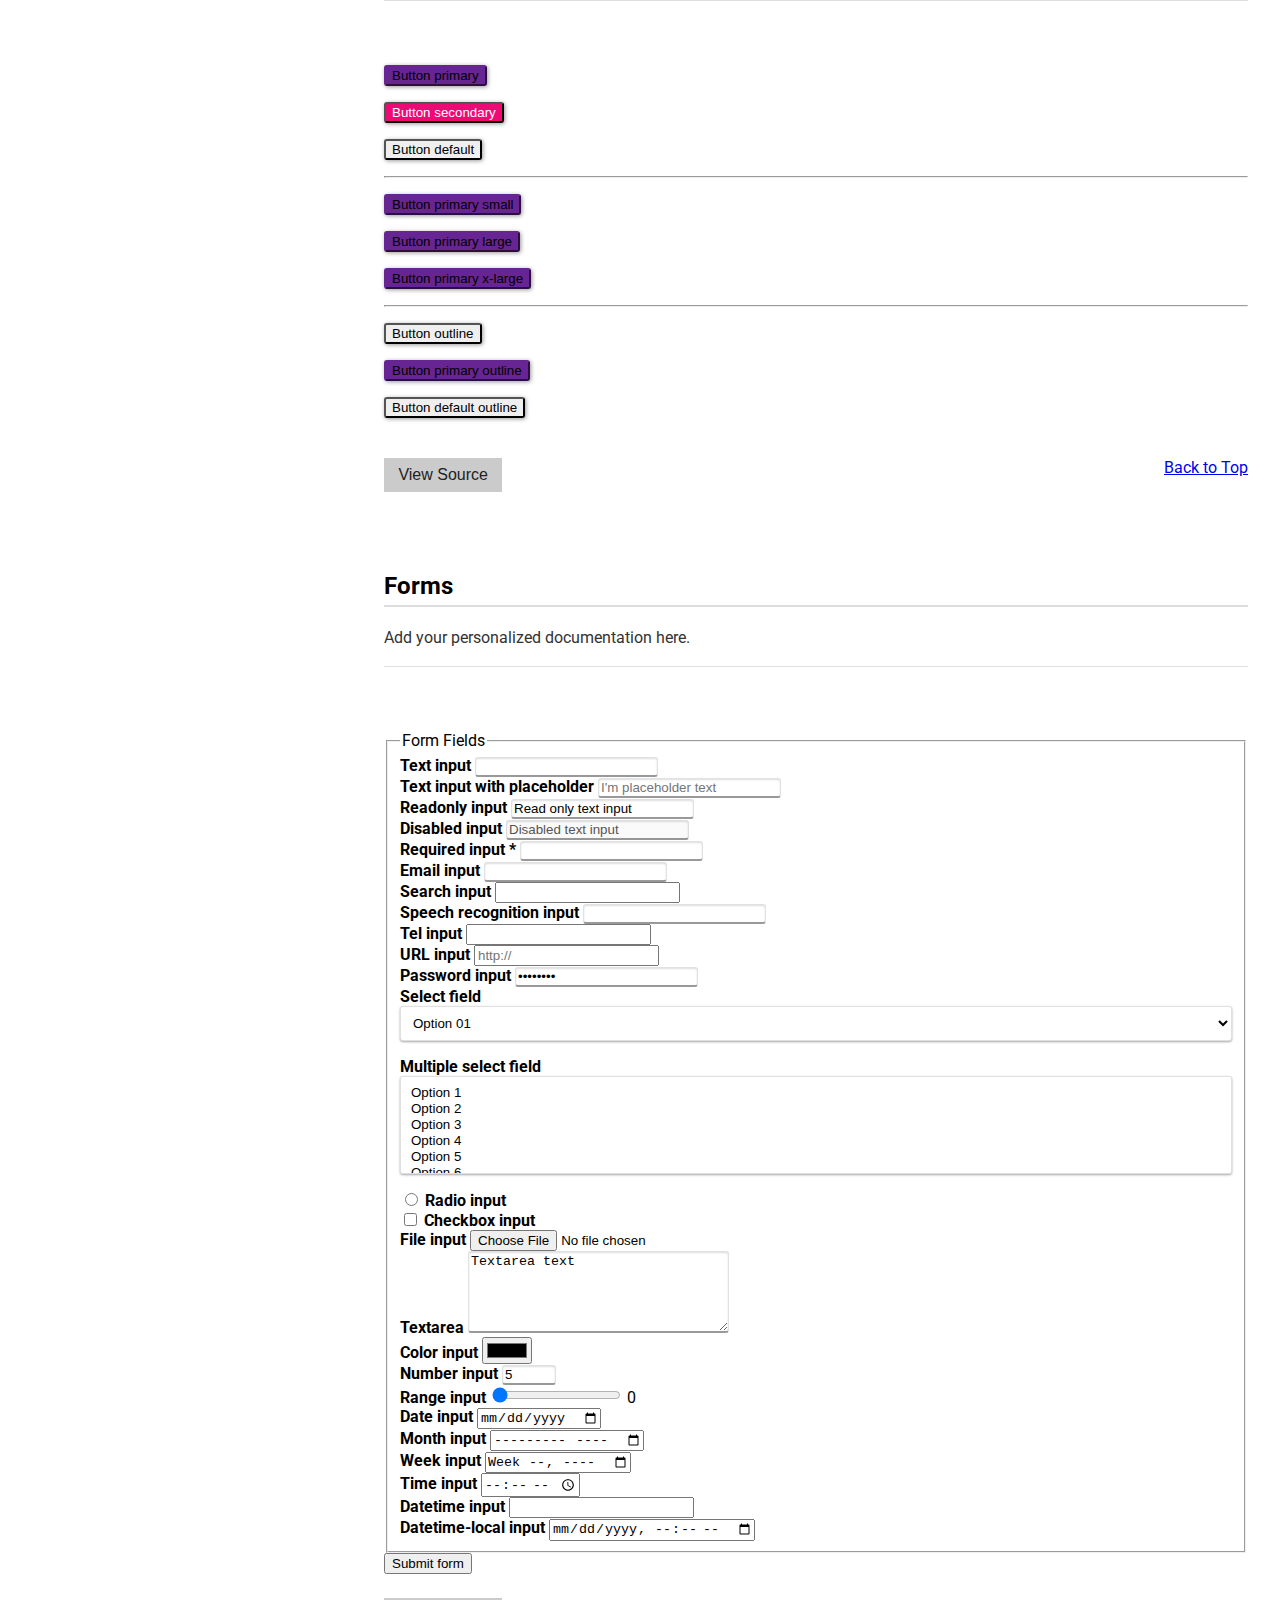
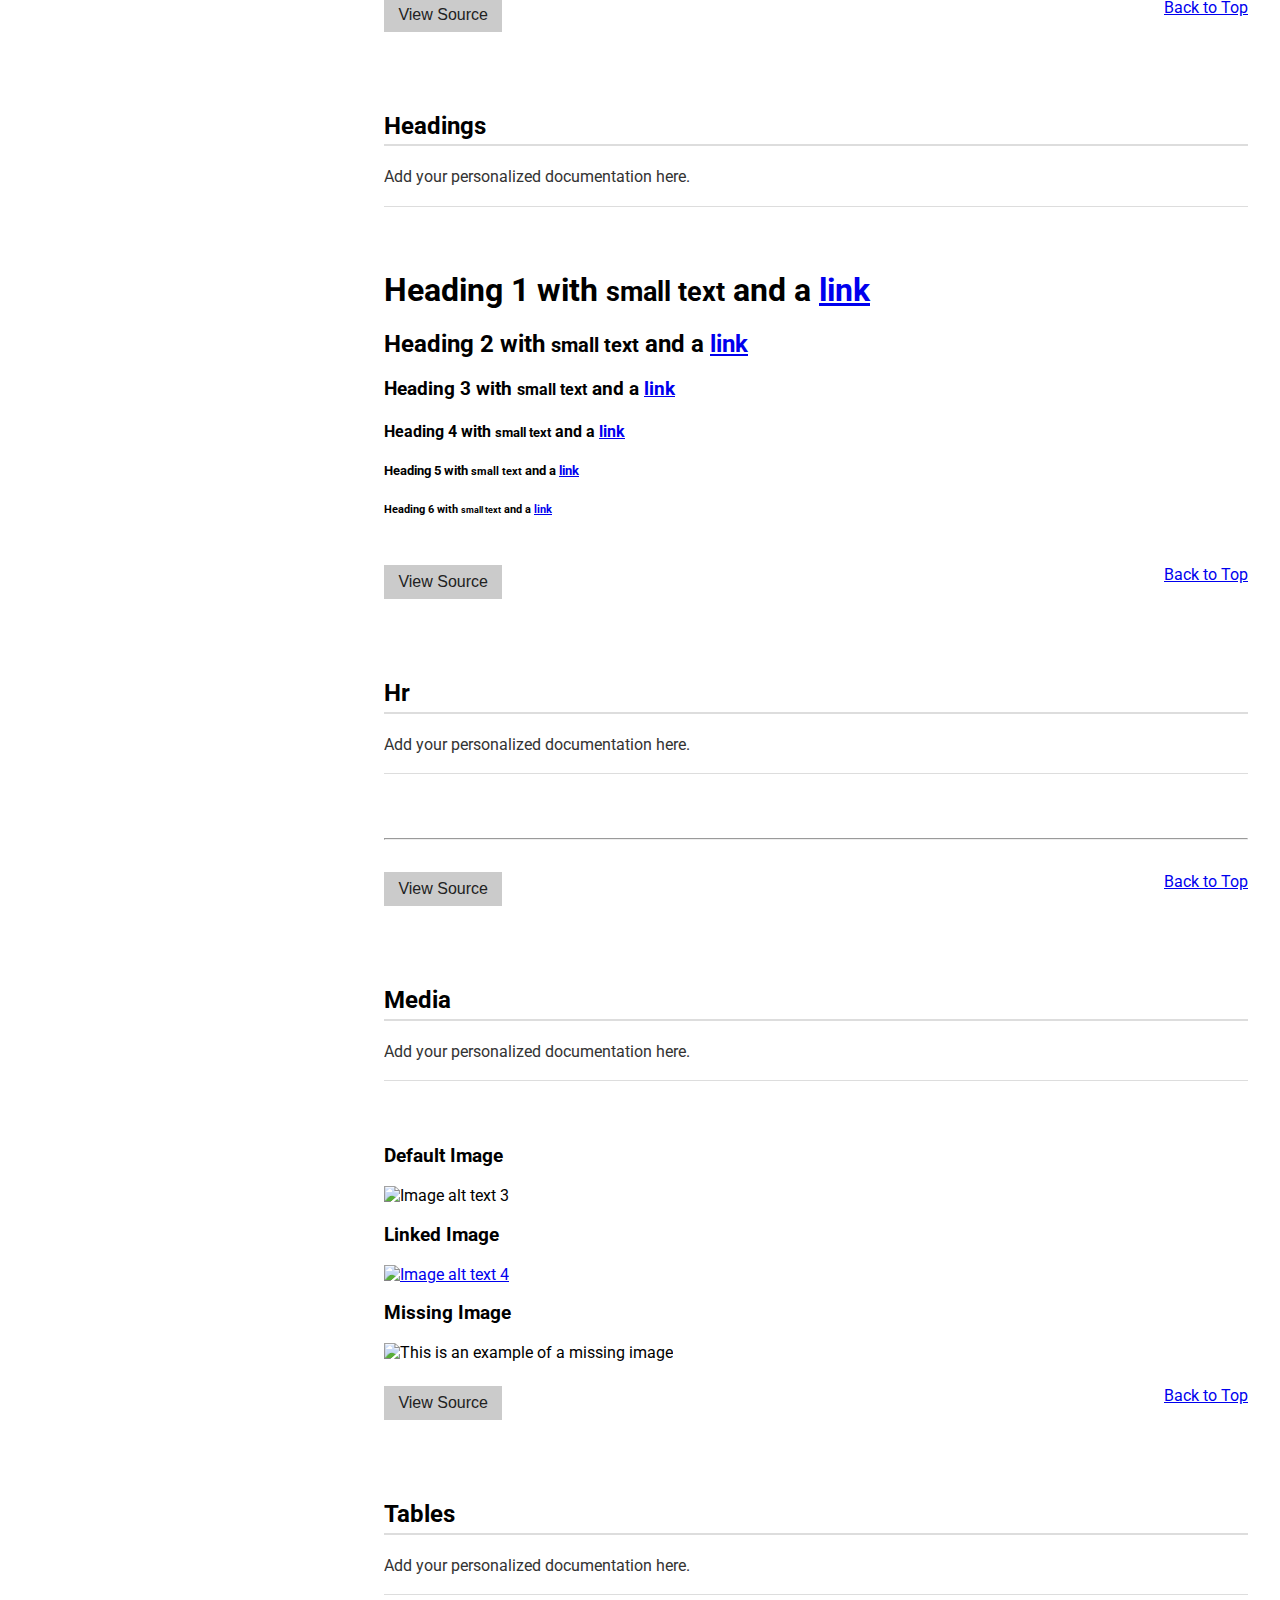
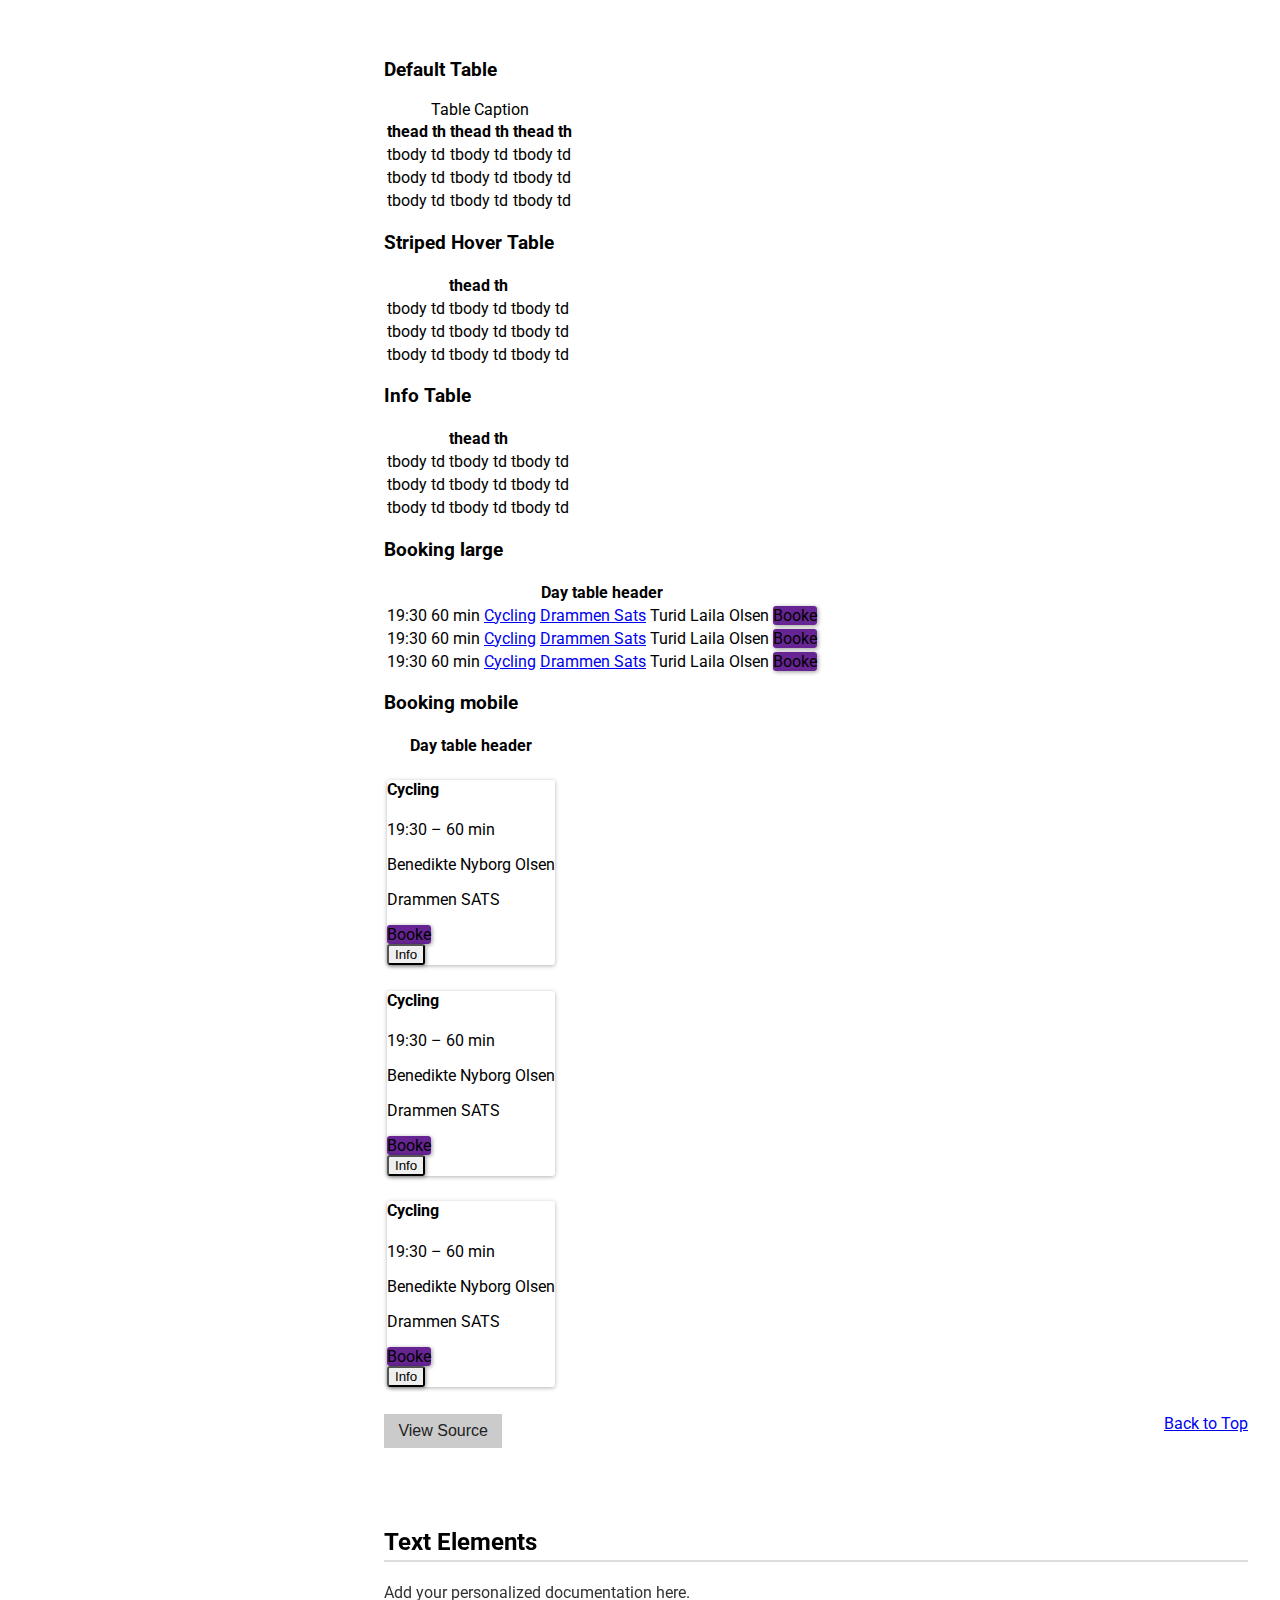
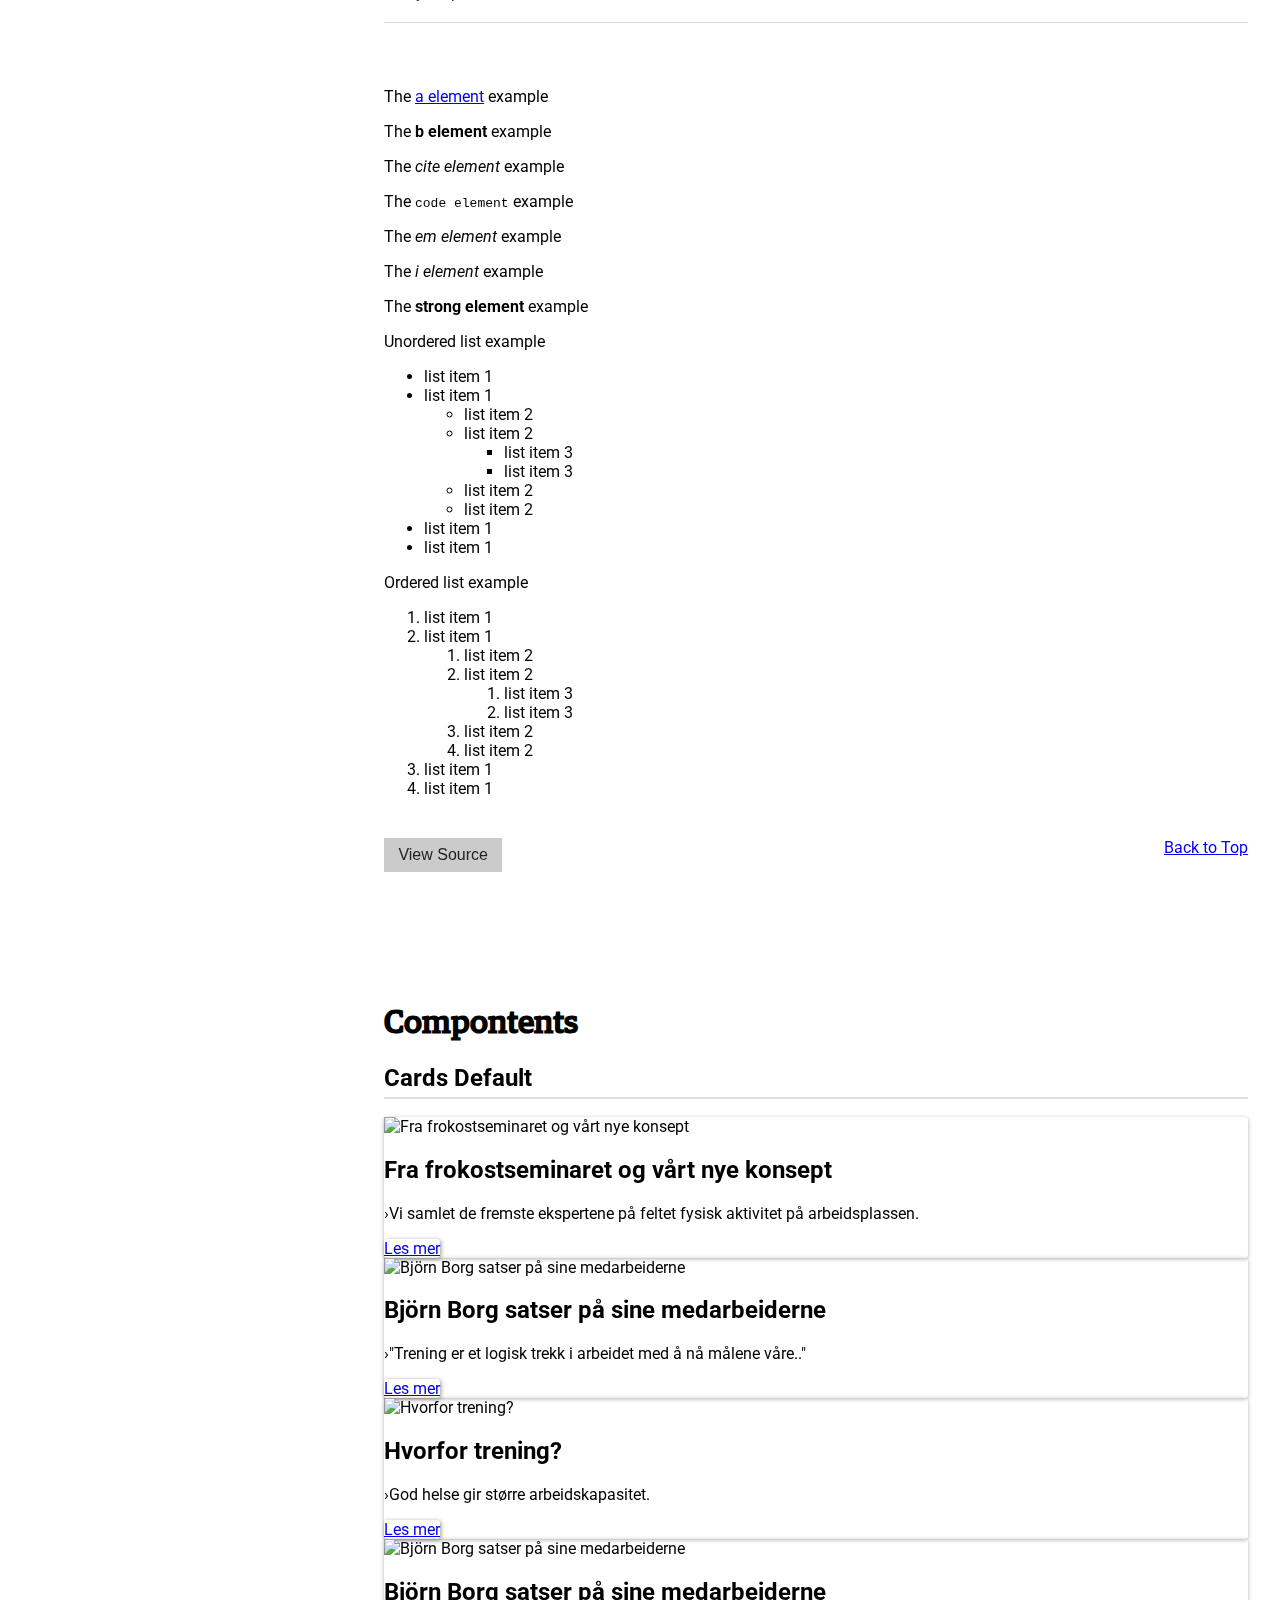
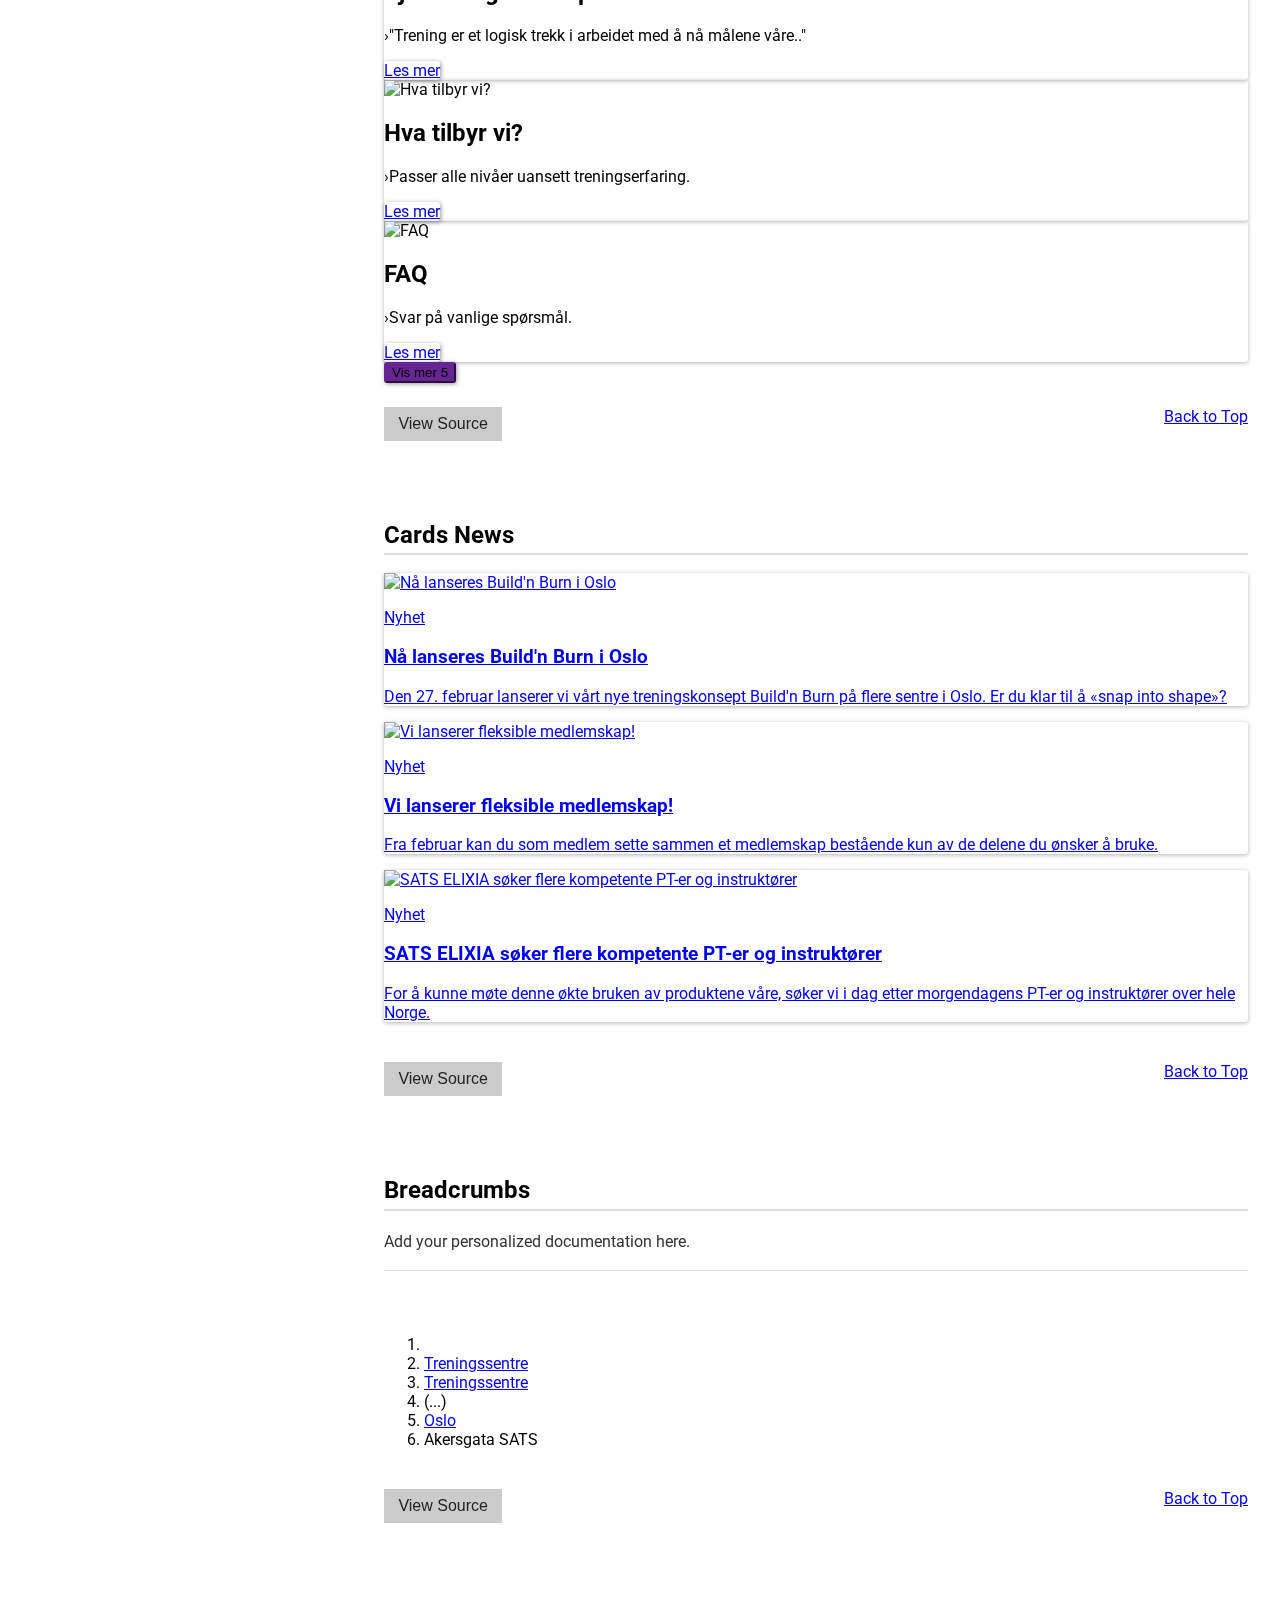
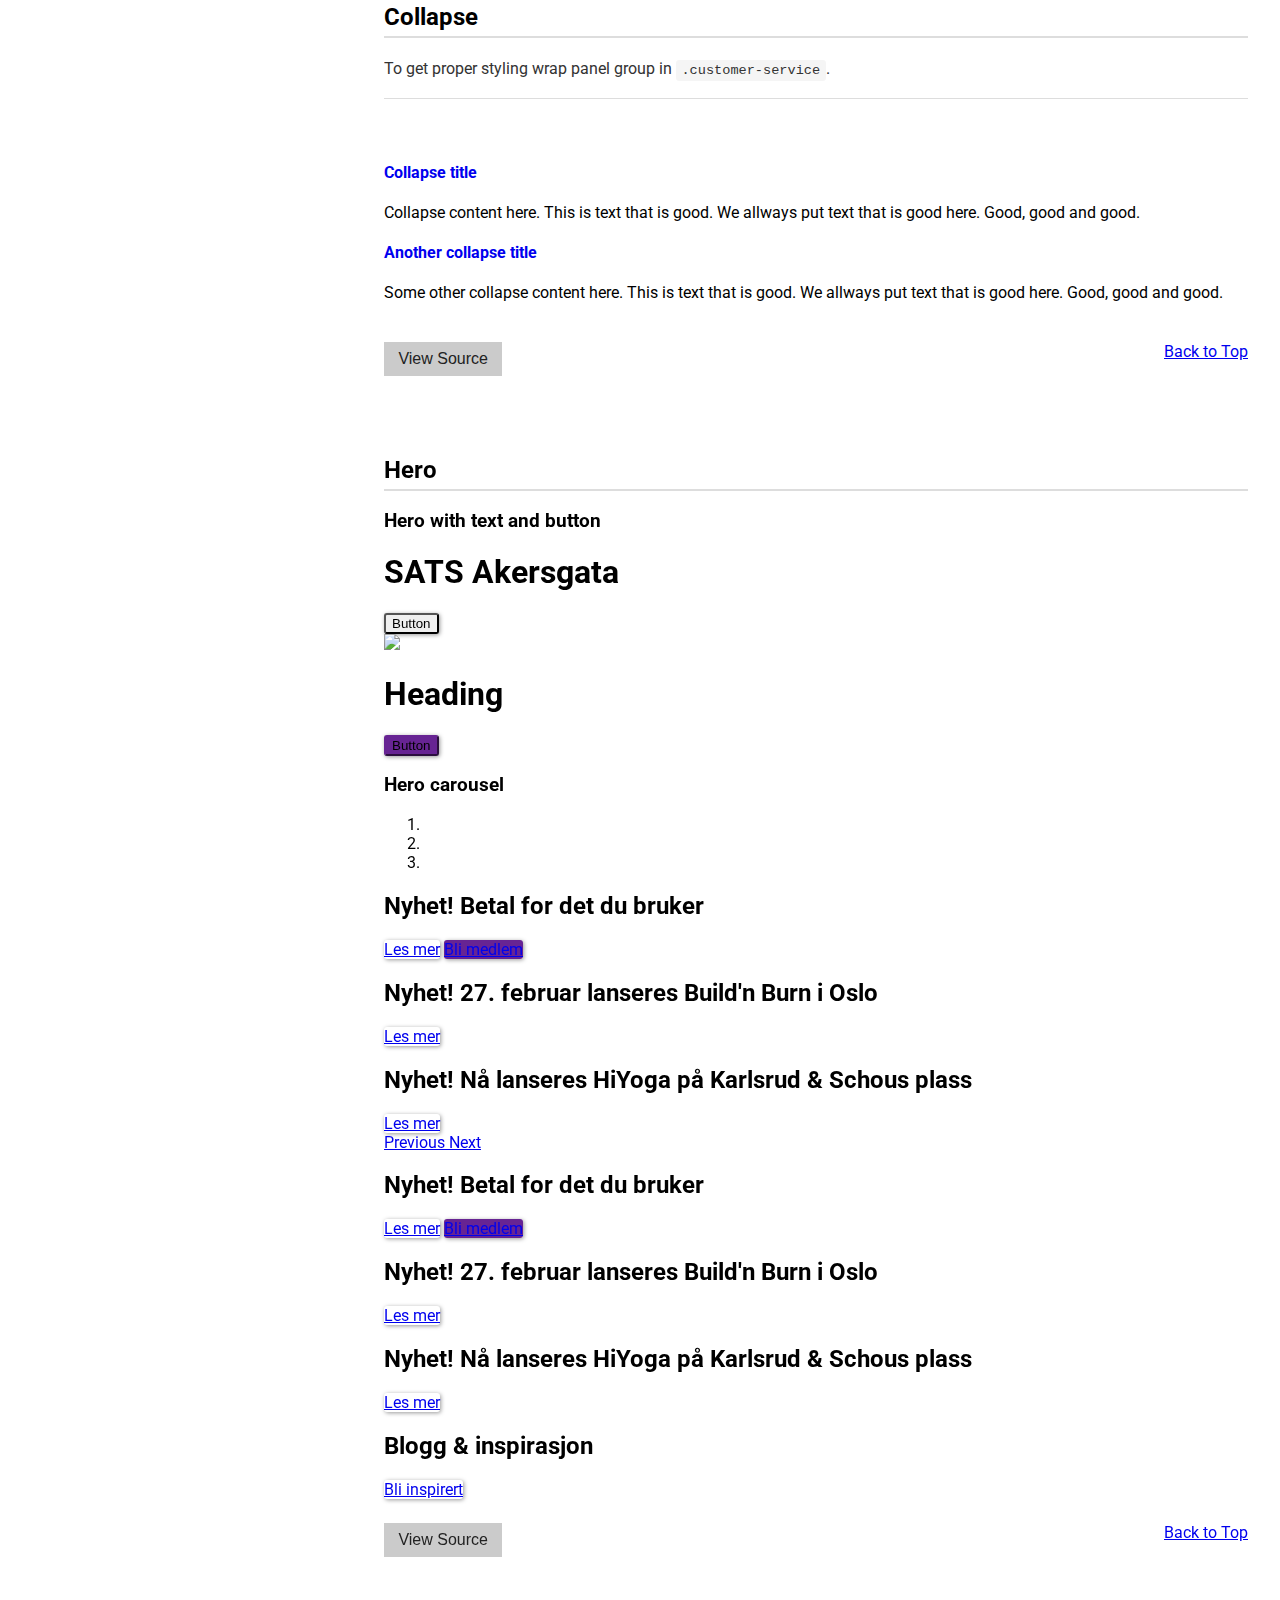
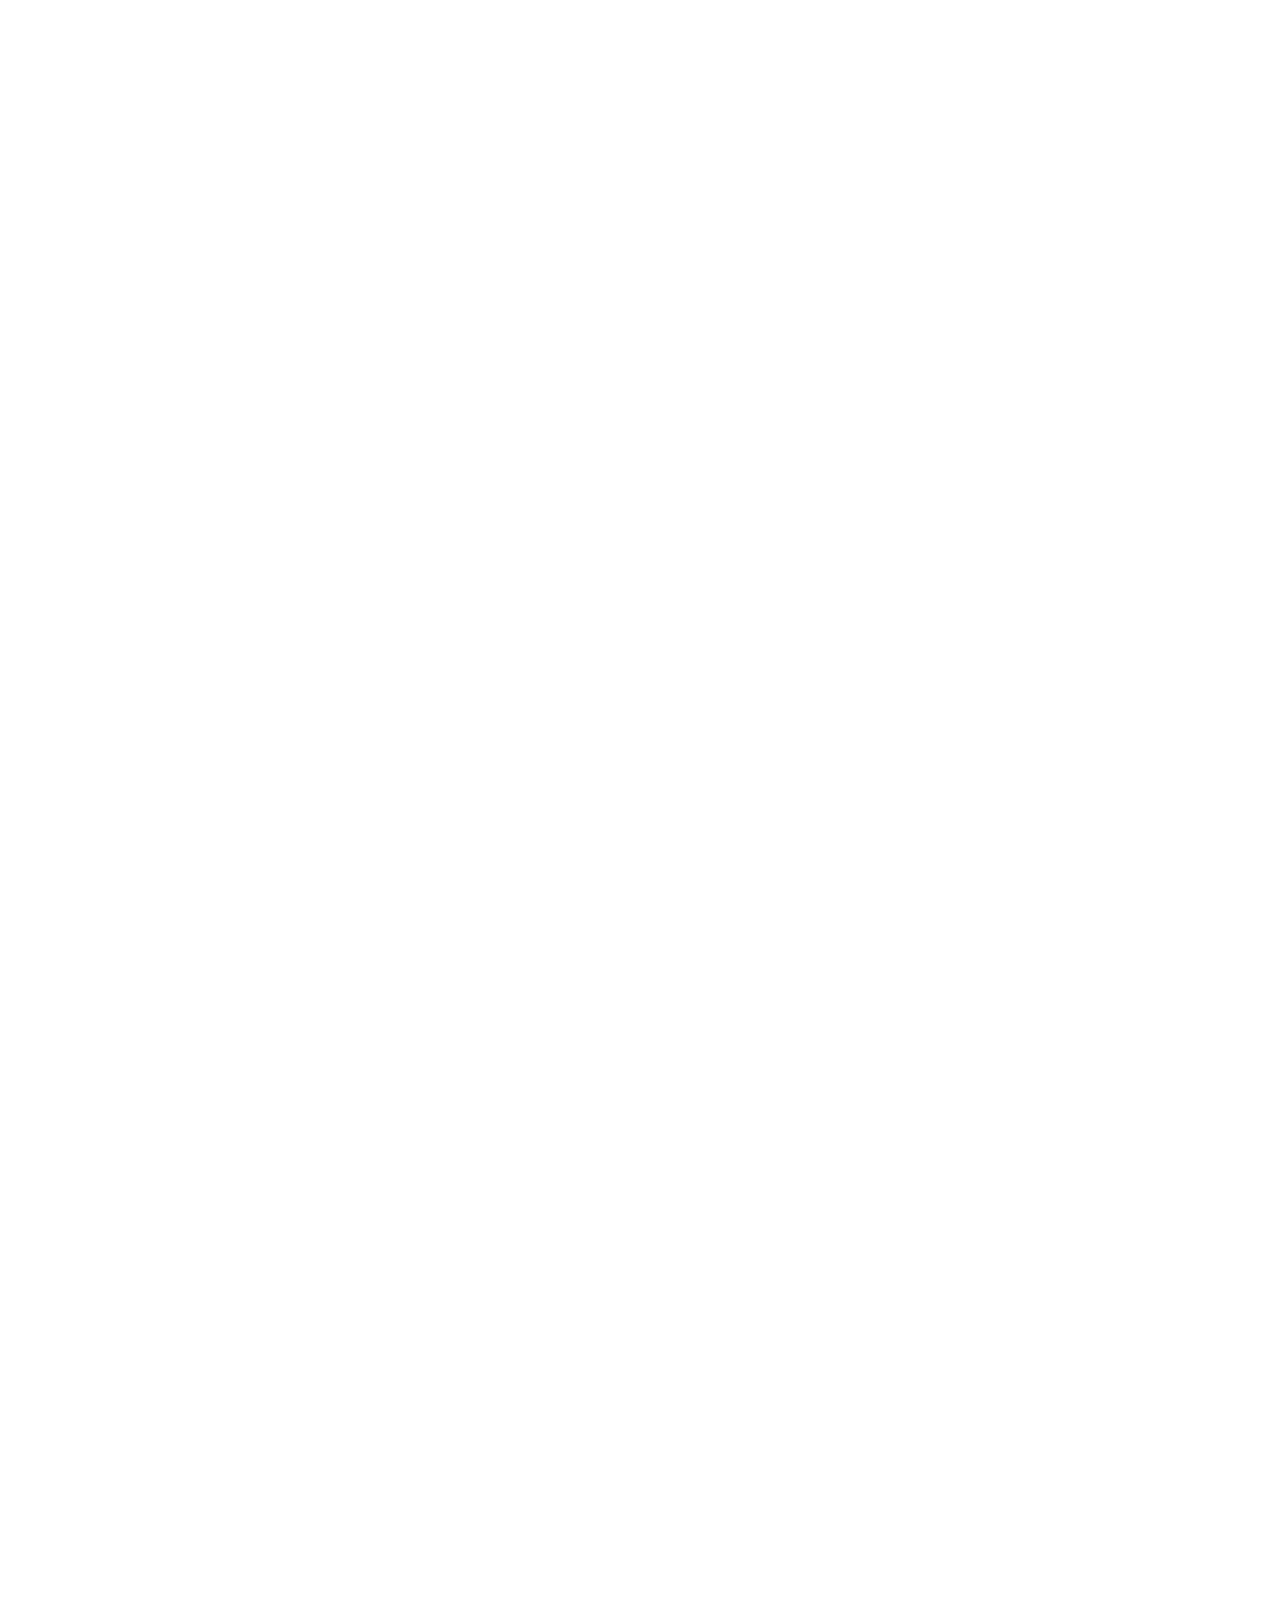
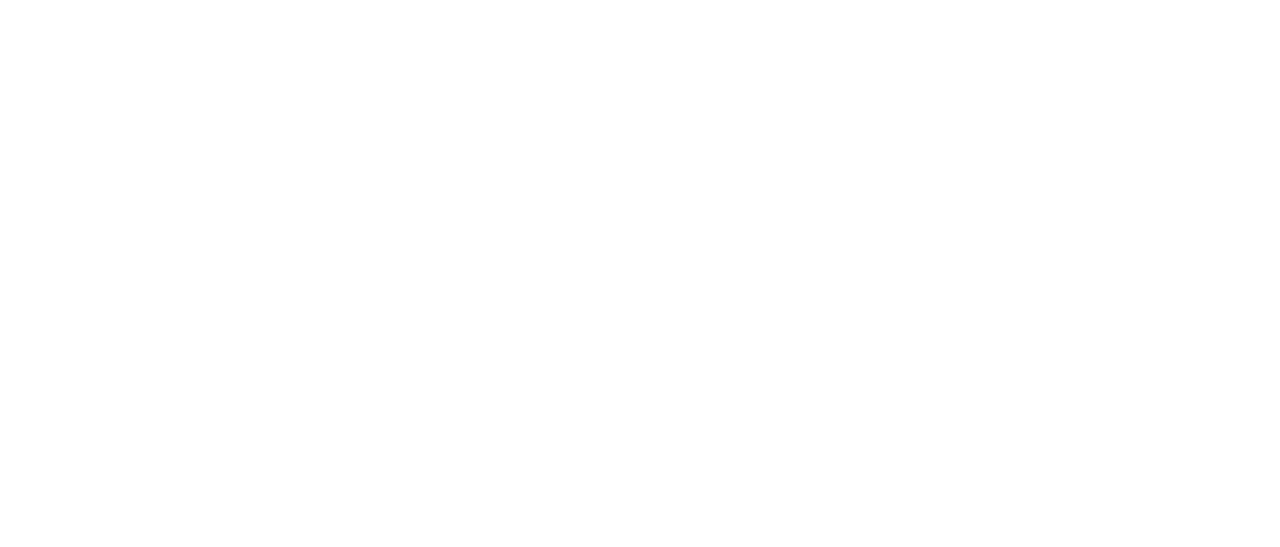
==== commit eebe3e31: "Update css/js app" ====
--- a/index.html
+++ b/index.html
@@ -1642,8 +1642,8 @@
   <script src="https://ajax.googleapis.com/ajax/libs/jquery/2.1.4/jquery.min.js"></script>
   <script src="js/sg-scripts.js"></script>
 
-  <script src="https://www.satselixia.no/bundles/scriptsExternal?v=poSCbip9EVnBTt67ZLTDG_BtRVQzzVxJMhyjjQgQrw01"></script>
-    <script src="https://www.satselixia.no/bundles/scriptsInternal?v=w9qQoIN2zLs0ih1GlNKMz7cNXyq3KpeqQlkZL4kIg1Y1"></script>
+  <script src="https://hfnstyle.herokuapp.com/bundles/js-external.js"></script>
+  <script src="https://hfnstyle.herokuapp.com/bundles/js-internal.js"></script>
 
 </body>
 </html>
--- a/css/sg-style.css
+++ b/css/sg-style.css
@@ -181,7 +181,7 @@
 .sg-h3,
 .sg-color-name,
 .sg-font-list dt  {
-  font-weight: 500;
+  font-weight: 700;
 }
 
 /* Branding
--- a/css/style.css
+++ b/css/style.css
@@ -1,4 +1,4 @@
- @import url("https://www.satselixia.no/bundles/styles/common?v=9_RPiJk7dMULGh2b9arAjrJdihr2-NFZjFCRZaJzzlU1");
+ @import url("https://hfnstyle.herokuapp.com/bundles/styles/css.css");
 
  body {
   font-family: "HelveticaNeue", "Helvetica", Arial, sans-serif;
--- a/css/overrides.css
+++ b/css/overrides.css
@@ -18,8 +18,23 @@
   line-height: inherit;
   background-position-x: 98%; }
 
+.panel.panel-card {
+  box-shadow: 0 1px 4px rgba(0, 0, 0, 0.3);
+  border-radius: 3px; }
+  .panel.panel-card:hover.inspiration-card .panel-heading img {
+    transform: none; }
+
+.panel-card-container {
+  border: none; }
+
+.panel.panel-card:hover.news-card .panel-heading img {
+  transform: none; }
+
 body, h2, h3, h4, h5, h6, .h2, .h3, .h4, .h5, .h6 {
   font-family: 'Roboto', Helvetica, Arial, sans-serif; }
+
+h2, h3, h4, h5, h6, .h2, .h3, .h4, .h5, .h6 {
+  font-weight: 700; }
 
 p a, td a, h1 a, h2 a, h3 a, h4 a, h5 a, h6 a, a.sg-btn--top {
   text-decoration: underline; }
